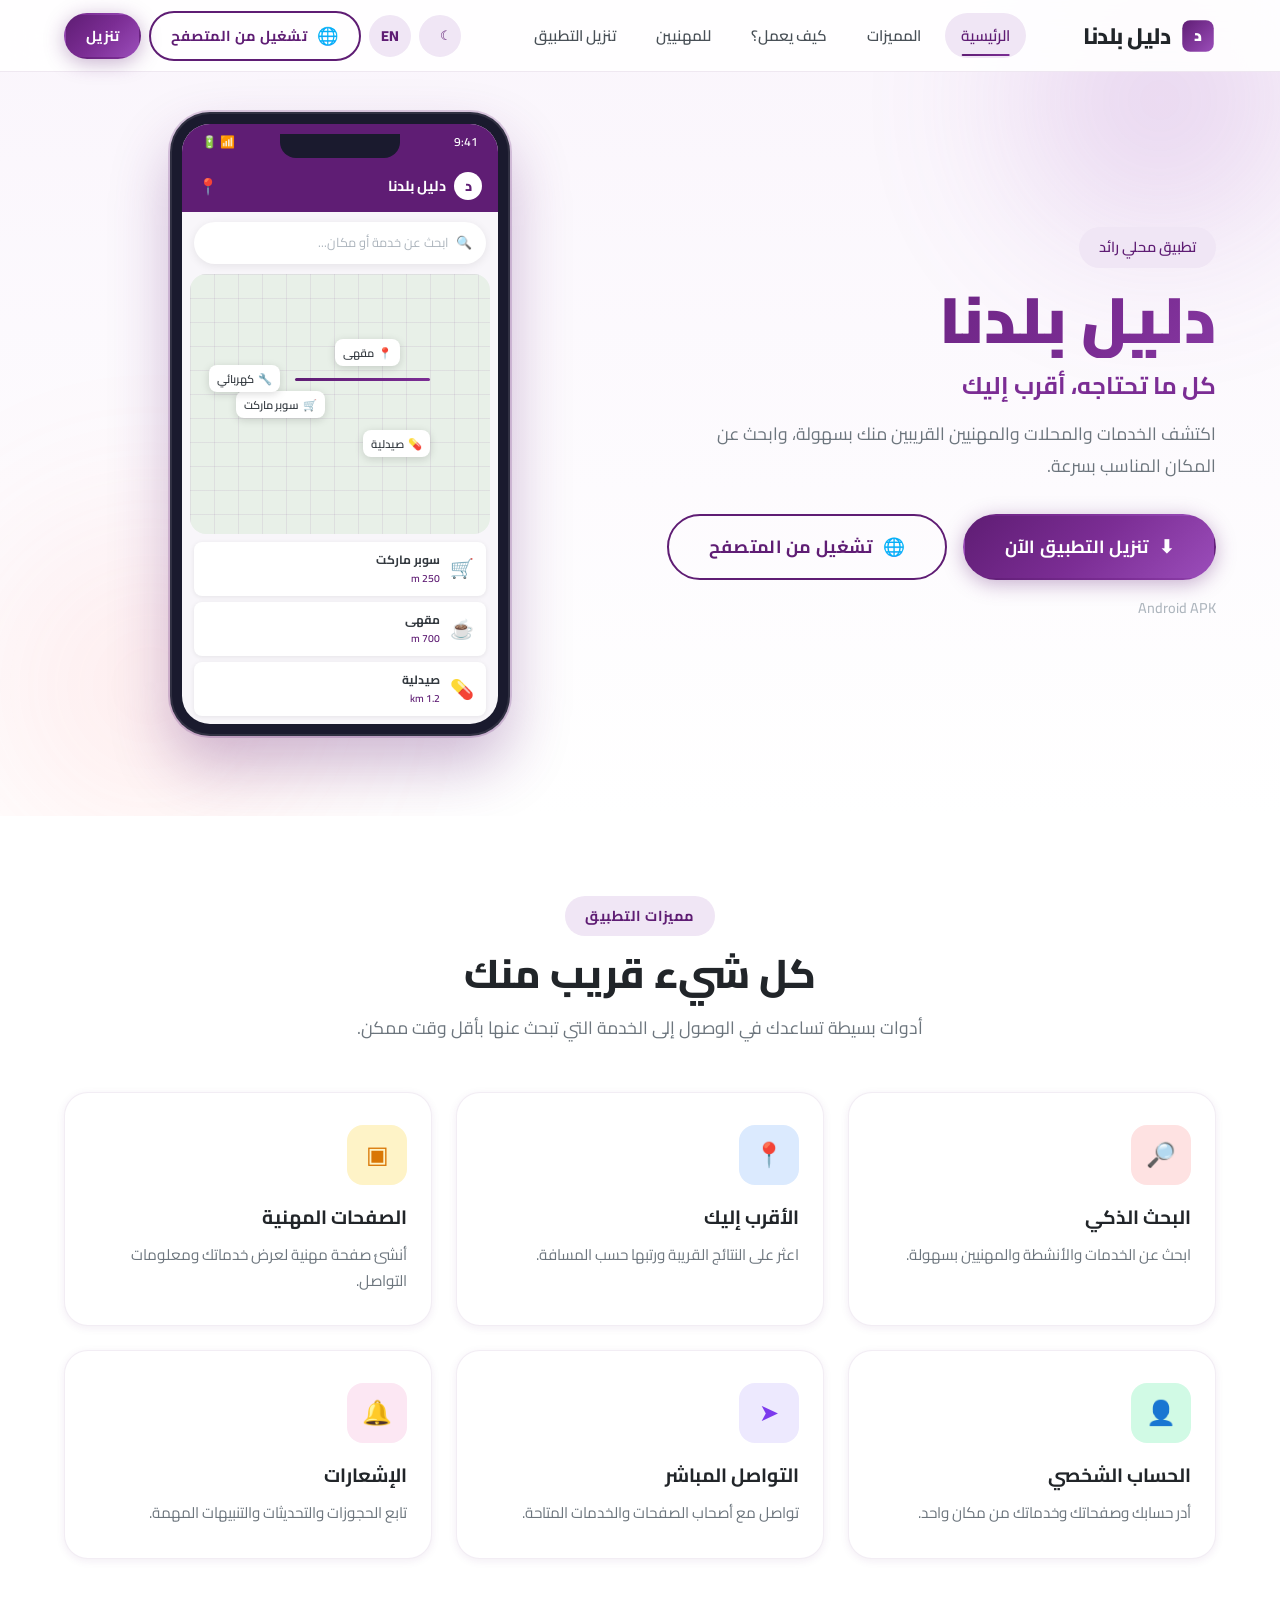
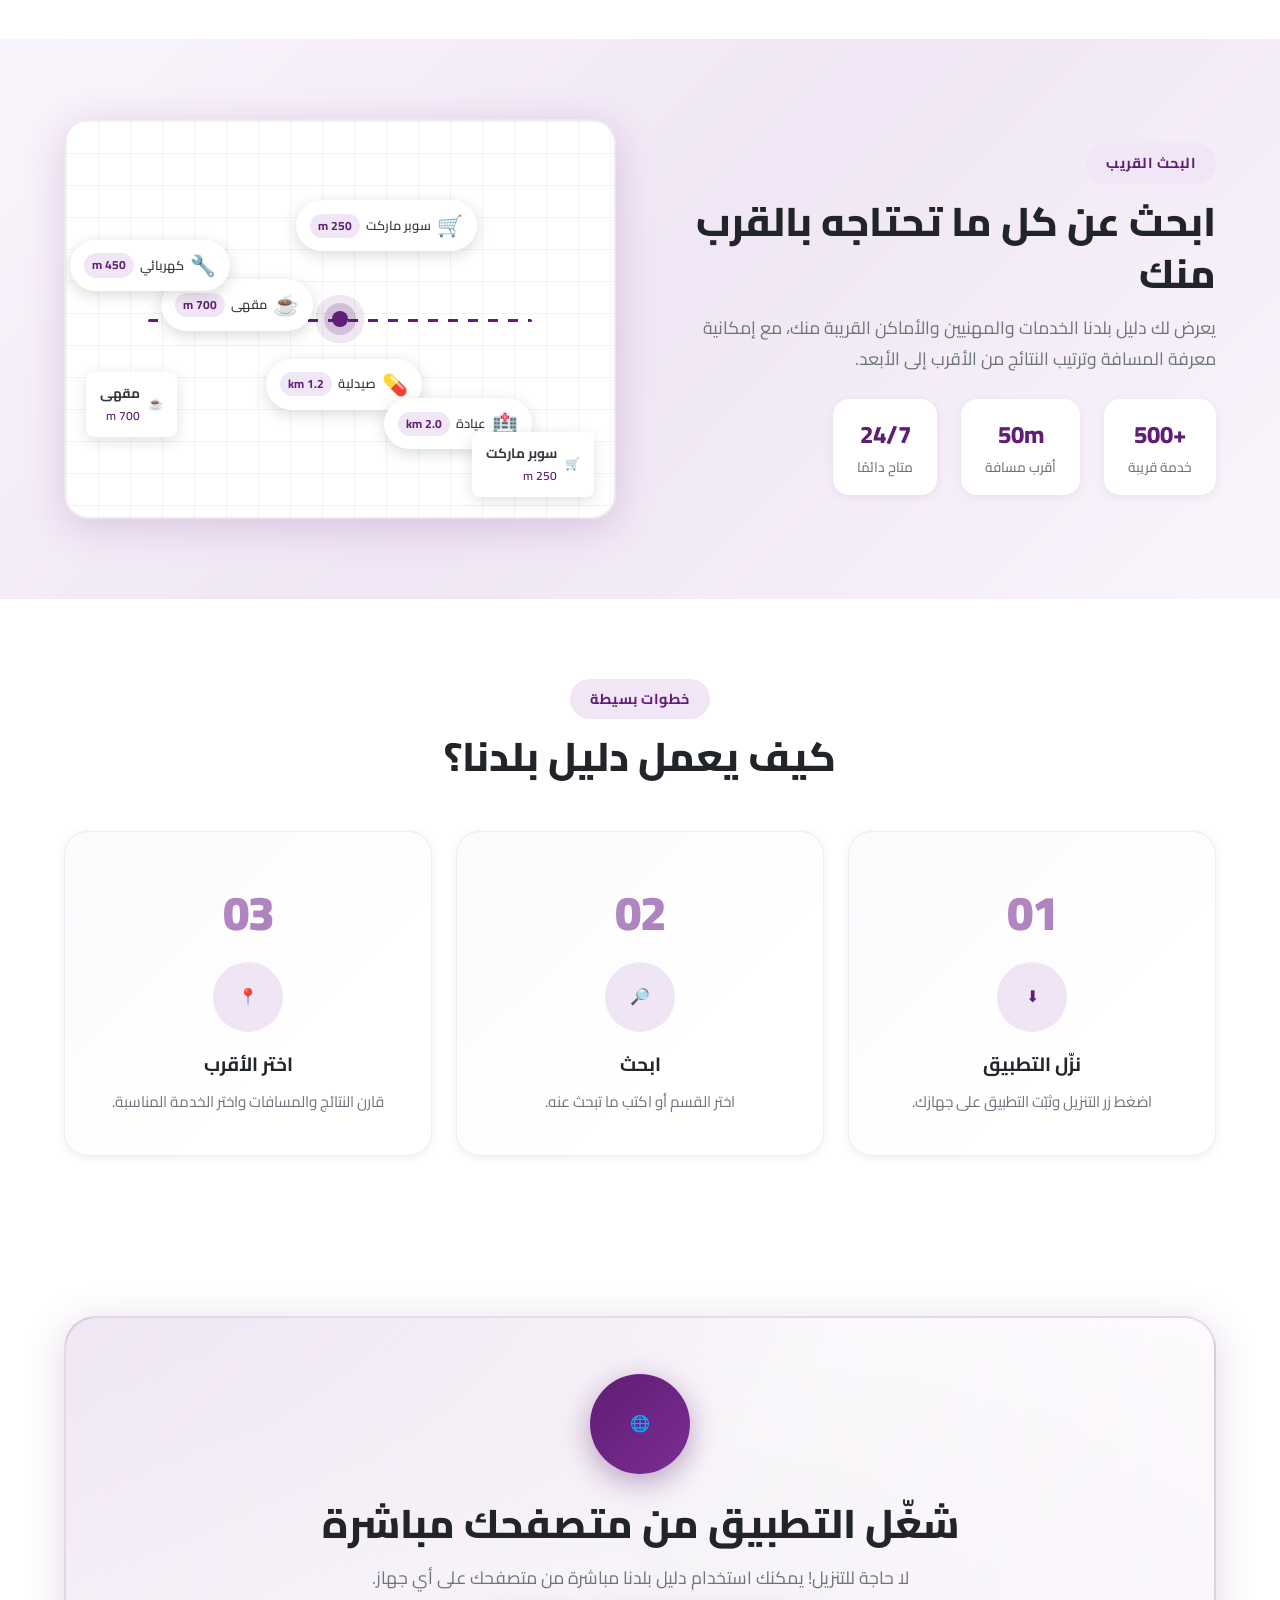
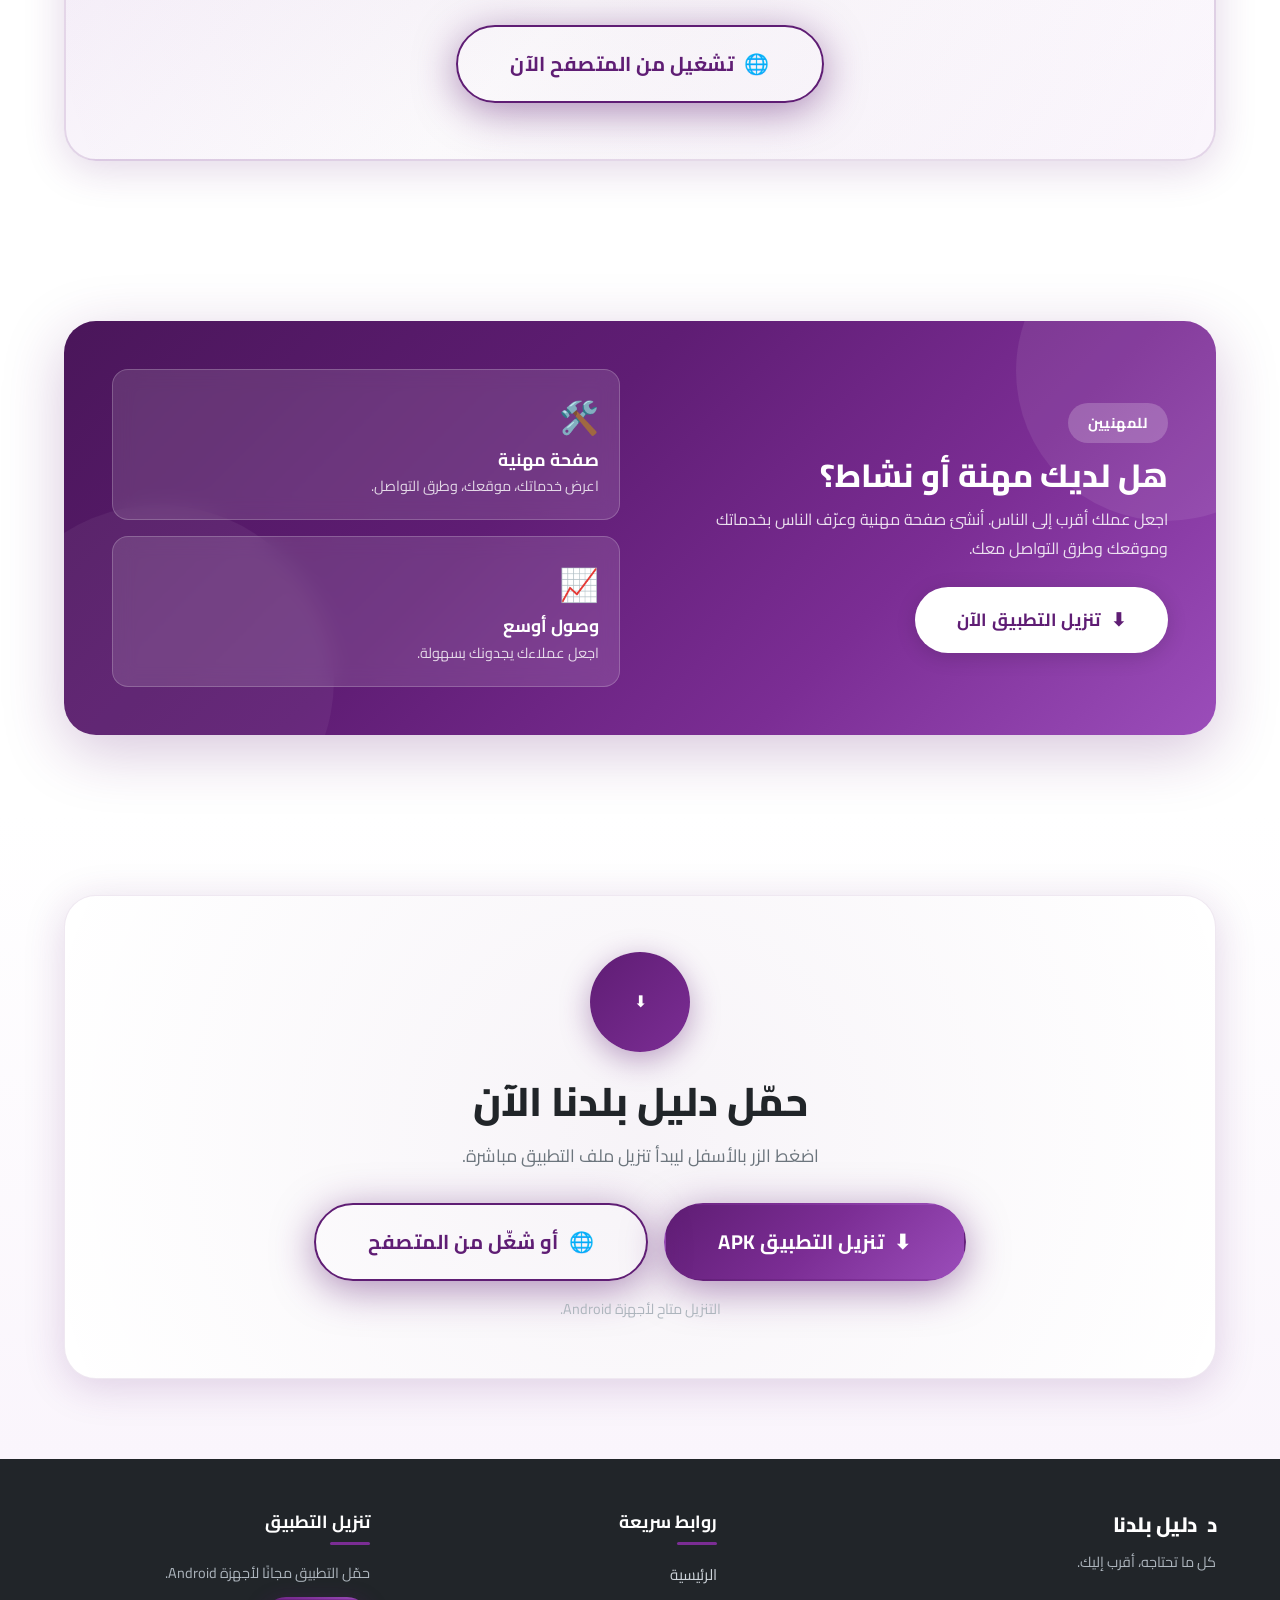
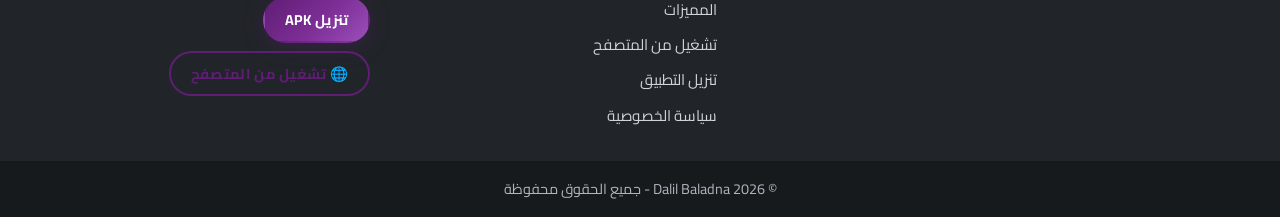
==== index.html @ c794da20 "Update print statement from 'Hello' to 'Goodbye'" ====
<!DOCTYPE html>
<html lang="ar" dir="rtl">

<head>

  <meta charset="UTF-8">

  <meta
    name="viewport"
    content="width=device-width, initial-scale=1.0"
  >

  <title>دليل بلدنا | Dalil Baladna</title>

  <meta
    name="description"
    content="دليل بلدنا - منصة محلية للعثور على الخدمات والمحلات والمهنيين القريبين منك بسهولة."
  >

  <meta
    name="theme-color"
    content="#5f1d74"
  >

  <meta
    property="og:title"
    content="دليل بلدنا | Dalil Baladna"
  >

  <meta
    property="og:description"
    content="دليل بلدنا - منصة محلية للعثور على الخدمات والمحلات والمهنيين القريبين منك بسهولة."
  >

  <meta
    property="og:type"
    content="website"
  >

  <meta
    property="og:url"
    content="https://dalilbaladna.vercel.app/"
  >

  <meta
    property="og:image"
    content="https://dalilbaladna.vercel.app/favicon.svg"
  >

  <link
    rel="icon"
    type="image/svg+xml"
    href="/favicon.svg"
  >

  <link
    rel="preconnect"
    href="https://fonts.googleapis.com"
  >

  <link
    rel="preconnect"
    href="https://fonts.gstatic.com"
    crossorigin
  >

  <link
    href="https://fonts.googleapis.com/css2?family=Cairo:wght@300;400;500;600;700;800;900&family=Tajawal:wght@300;400;500;700;800&display=swap"
    rel="stylesheet"
  >

  <link
    rel="stylesheet"
    href="/style.css"
  >

</head>


<body>


<header
  class="site-header"
  id="siteHeader"
>

  <nav class="container nav-container">

    <a
      href="#home"
      class="logo"
      aria-label="دليل بلدنا"
    >

      <span class="logo-icon">

        <svg
          width="36"
          height="36"
          viewBox="0 0 64 64"
          fill="none"
          xmlns="http://www.w3.org/2000/svg"
        >

          <defs>

            <linearGradient
              id="logoGrad"
              x1="0%"
              y1="0%"
              x2="100%"
              y2="100%"
            >

              <stop
                offset="0%"
                style="stop-color:#5f1d74"
              ></stop>

              <stop
                offset="100%"
                style="stop-color:#9b4dba"
              ></stop>

            </linearGradient>

          </defs>

          <rect
            x="4"
            y="4"
            width="56"
            height="56"
            rx="14"
            fill="url(#logoGrad)"
          ></rect>

          <text
            x="32"
            y="41"
            text-anchor="middle"
            font-size="28"
            font-weight="900"
            fill="white"
            font-family="Cairo, sans-serif"
          >د</text>

        </svg>

      </span>

      <span
        class="logo-text"
        data-i18n="nav.logo"
      >
        دليل بلدنا
      </span>

    </a>


    <ul
      class="nav-links"
      id="navLinks"
    >

      <li>
        <a
          href="#home"
          data-i18n="nav.home"
        >
          الرئيسية
        </a>
      </li>

      <li>
        <a
          href="#features"
          data-i18n="nav.features"
        >
          المميزات
        </a>
      </li>

      <li>
        <a
          href="#how-it-works"
          data-i18n="nav.how"
        >
          كيف يعمل؟
        </a>
      </li>

      <li>
        <a
          href="#professionals"
          data-i18n="nav.professionals"
        >
          للمهنيين
        </a>
      </li>

      <li>
        <a
          href="#download"
          data-i18n="nav.download"
        >
          تنزيل التطبيق
        </a>
      </li>

    </ul>


    <div class="nav-actions">

      <button
        class="theme-toggle"
        id="themeToggle"
        aria-label="Toggle dark mode"
      >
        <span class="theme-icon-dark">☾</span>
        <span class="theme-icon-light">☀</span>
      </button>


      <button
        class="lang-toggle"
        id="langToggle"
        aria-label="Change language"
      >
        EN
      </button>


      <a
        href="https://dalilbaladna.vercel.app/"
        target="_blank"
        rel="noopener"
        class="btn btn-outline btn-sm nav-web-btn"
      >
        <span class="btn-icon">🌐</span>

        <span data-i18n="nav.webApp">
          تشغيل من المتصفح
        </span>

      </a>


      <a
        href="https://github.com/dalilbaladna/dalil_baladna/releases/latest/download/dalil_baladna.apk"
        class="btn btn-primary btn-sm nav-download-btn"
        download
        data-i18n="nav.downloadBtn"
      >
        تنزيل
      </a>


      <button
        class="hamburger"
        id="hamburger"
        aria-label="Toggle menu"
        aria-expanded="false"
      >

        <span></span>
        <span></span>
        <span></span>

      </button>

    </div>

  </nav>

</header>


<div
  class="mobile-menu"
  id="mobileMenu"
>

  <ul>

    <li>
      <a
        href="#home"
        data-i18n="nav.home"
      >
        الرئيسية
      </a>
    </li>

    <li>
      <a
        href="#features"
        data-i18n="nav.features"
      >
        المميزات
      </a>
    </li>

    <li>
      <a
        href="#how-it-works"
        data-i18n="nav.how"
      >
        كيف يعمل؟
      </a>
    </li>

    <li>
      <a
        href="#professionals"
        data-i18n="nav.professionals"
      >
        للمهنيين
      </a>
    </li>

    <li>
      <a
        href="#download"
        data-i18n="nav.download"
      >
        تنزيل التطبيق
      </a>
    </li>

    <li>
      <a
        href="privacy-policy.html"
        data-i18n="nav.privacy"
      >
        سياسة الخصوصية
      </a>
    </li>

  </ul>


  <a
    href="https://dalilbaladna.vercel.app/"
    target="_blank"
    rel="noopener"
    class="btn btn-outline btn-block"
  >
    🌐

    <span data-i18n="nav.webApp">
      تشغيل من المتصفح
    </span>

  </a>


  <a
    href="https://github.com/dalilbaladna/dalil_baladna/releases/latest/download/dalil_baladna.apk"
    class="btn btn-primary btn-block"
    download
    data-i18n="nav.downloadBtn"
  >
    تنزيل التطبيق
  </a>

</div>


<section
  class="hero"
  id="home"
>

  <div class="hero-bg-shape hero-bg-1"></div>
  <div class="hero-bg-shape hero-bg-2"></div>


  <div class="container hero-container">

    <div class="hero-content">

      <span
        class="hero-badge"
        data-i18n="hero.badge"
      >
        تطبيق محلي رائد
      </span>


      <h1 class="hero-title">

        <span data-i18n="hero.title">
          دليل بلدنا
        </span>

      </h1>


      <p
        class="hero-subtitle"
        data-i18n="hero.subtitle"
      >
        كل ما تحتاجه، أقرب إليك
      </p>


      <p
        class="hero-text"
        data-i18n="hero.text"
      >
        اكتشف الخدمات والمحلات والمهنيين القريبين منك بسهولة،
        وابحث عن المكان المناسب بسرعة.
      </p>


      <div class="hero-actions">

        <a
          href="https://github.com/dalilbaladna/dalil_baladna/releases/latest/download/dalil_baladna.apk"
          class="btn btn-primary btn-lg"
          download
        >
          ⬇

          <span data-i18n="hero.downloadBtn">
            تنزيل التطبيق الآن
          </span>

        </a>


        <a
          href="https://dalilbaladna.vercel.app/"
          target="_blank"
          rel="noopener"
          class="btn btn-outline btn-lg"
        >
          🌐

          <span data-i18n="hero.webAppBtn">
            تشغيل من المتصفح
          </span>

        </a>


        <span
          class="hero-apk-label"
          data-i18n="hero.apkLabel"
        >
          Android APK
        </span>

      </div>

    </div>


    <div class="hero-phone-wrapper">

      <div class="phone-mockup animate-float">

        <div class="phone-frame">

          <div class="phone-notch"></div>

          <div class="phone-screen">

            <div class="phone-status-bar">

              <span class="phone-time">
                9:41
              </span>

              <span class="phone-icons">
                📶 🔋
              </span>

            </div>


            <div class="phone-app-header">

              <span class="phone-app-logo">
                د
              </span>

              <span
                class="phone-app-name"
                data-i18n="phone.appName"
              >
                دليل بلدنا
              </span>

              <span class="phone-app-location">
                📍
              </span>

            </div>


            <div class="phone-search-bar">

              <span>🔍</span>

              <span
                data-i18n="phone.searchPlaceholder"
              >
                ابحث عن خدمة أو مكان...
              </span>

            </div>


            <div class="phone-map">

              <div class="phone-map-grid"></div>

              <div
                class="phone-pin"
                style="top:25%;right:30%"
              >
                <span>📍</span>
                <span class="pin-label">
                  مقهى
                </span>
              </div>


              <div
                class="phone-pin"
                style="top:45%;right:55%"
              >
                <span>🛒</span>

                <span class="pin-label">
                  سوبر ماركت
                </span>

              </div>


              <div
                class="phone-pin"
                style="top:60%;right:20%"
              >

                <span>💊</span>

                <span class="pin-label">
                  صيدلية
                </span>

              </div>


              <div
                class="phone-pin"
                style="top:35%;right:70%"
              >

                <span>🔧</span>

                <span class="pin-label">
                  كهربائي
                </span>

              </div>


              <div class="phone-route-line"></div>

            </div>


            <div class="phone-nearby">

              <div class="phone-nearby-card">

                <span class="nearby-icon">
                  🛒
                </span>

                <div class="nearby-info">

                  <strong data-i18n="phone.nearby1">
                    سوبر ماركت
                  </strong>

                  <span class="nearby-distance">
                    250 m
                  </span>

                </div>

              </div>


              <div class="phone-nearby-card">

                <span class="nearby-icon">
                  ☕
                </span>

                <div class="nearby-info">

                  <strong data-i18n="phone.nearby2">
                    مقهى
                  </strong>

                  <span class="nearby-distance">
                    700 m
                  </span>

                </div>

              </div>


              <div class="phone-nearby-card">

                <span class="nearby-icon">
                  💊
                </span>

                <div class="nearby-info">

                  <strong data-i18n="phone.nearby3">
                    صيدلية
                  </strong>

                  <span class="nearby-distance">
                    1.2 km
                  </span>

                </div>

              </div>

            </div>

          </div>

        </div>

      </div>

    </div>

  </div>

</section>


<section
  class="features-section"
  id="features"
>

  <div class="container">

    <div class="section-header">

      <span
        class="section-badge"
        data-i18n="features.badge"
      >
        مميزات التطبيق
      </span>

      <h2
        class="section-title"
        data-i18n="features.title"
      >
        كل شيء قريب منك
      </h2>

      <p
        class="section-desc"
        data-i18n="features.desc"
      >
        أدوات بسيطة تساعدك في الوصول إلى الخدمة التي تبحث عنها
        بأقل وقت ممكن.
      </p>

    </div>


    <div class="features-grid">

      <div
        class="feature-card"
        data-animate
      >

        <div class="feature-icon feature-icon-1">
          🔎
        </div>

        <h3 data-i18n="features.f1.title">
          البحث الذكي
        </h3>

        <p data-i18n="features.f1.desc">
          ابحث عن الخدمات والأنشطة والمهنيين بسهولة.
        </p>

      </div>


      <div
        class="feature-card"
        data-animate
      >

        <div class="feature-icon feature-icon-2">
          📍
        </div>

        <h3 data-i18n="features.f2.title">
          الأقرب إليك
        </h3>

        <p data-i18n="features.f2.desc">
          اعثر على النتائج القريبة ورتبها حسب المسافة.
        </p>

      </div>


      <div
        class="feature-card"
        data-animate
      >

        <div class="feature-icon feature-icon-3">
          ▣
        </div>

        <h3 data-i18n="features.f3.title">
          الصفحات المهنية
        </h3>

        <p data-i18n="features.f3.desc">
          أنشئ صفحة مهنية لعرض خدماتك ومعلومات التواصل.
        </p>

      </div>


      <div
        class="feature-card"
        data-animate
      >

        <div class="feature-icon feature-icon-4">
          👤
        </div>

        <h3 data-i18n="features.f4.title">
          الحساب الشخصي
        </h3>

        <p data-i18n="features.f4.desc">
          أدر حسابك وصفحاتك وخدماتك من مكان واحد.
        </p>

      </div>


      <div
        class="feature-card"
        data-animate
      >

        <div class="feature-icon feature-icon-5">
          ➤
        </div>

        <h3 data-i18n="features.f5.title">
          التواصل المباشر
        </h3>

        <p data-i18n="features.f5.desc">
          تواصل مع أصحاب الصفحات والخدمات المتاحة.
        </p>

      </div>


      <div
        class="feature-card"
        data-animate
      >

        <div class="feature-icon feature-icon-6">
          🔔
        </div>

        <h3 data-i18n="features.f6.title">
          الإشعارات
        </h3>

        <p data-i18n="features.f6.desc">
          تابع الحجوزات والتحديثات والتنبيهات المهمة.
        </p>

      </div>

    </div>

  </div>

</section>


<section
  class="nearby-section"
  id="nearby"
>

  <div class="container nearby-container">

    <div class="nearby-content">

      <span
        class="section-badge"
        data-i18n="nearby.badge"
      >
        البحث القريب
      </span>

      <h2
        class="section-title"
        data-i18n="nearby.title"
      >
        ابحث عن كل ما تحتاجه بالقرب منك
      </h2>

      <p
        class="section-desc"
        data-i18n="nearby.text"
      >
        يعرض لك دليل بلدنا الخدمات والمهنيين والأماكن القريبة منك،
        مع إمكانية معرفة المسافة وترتيب النتائج من الأقرب إلى الأبعد.
      </p>


      <div class="nearby-stats">

        <div class="stat-item">

          <span class="stat-number">
            +500
          </span>

          <span
            class="stat-label"
            data-i18n="nearby.stat1"
          >
            خدمة قريبة
          </span>

        </div>


        <div class="stat-item">

          <span class="stat-number">
            50m
          </span>

          <span
            class="stat-label"
            data-i18n="nearby.stat2"
          >
            أقرب مسافة
          </span>

        </div>


        <div class="stat-item">

          <span class="stat-number">
            24/7
          </span>

          <span
            class="stat-label"
            data-i18n="nearby.stat3"
          >
            متاح دائمًا
          </span>

        </div>

      </div>

    </div>


    <div
      class="map-visual"
      data-animate
    >

      <div class="map-grid-bg"></div>


      <div
        class="map-pin"
        style="top:20%;right:25%"
      >

        <span class="map-pin-icon">
          🛒
        </span>

        <span class="map-pin-label">
          سوبر ماركت
        </span>

        <span class="map-pin-distance">
          250 m
        </span>

      </div>


      <div
        class="map-pin"
        style="top:40%;right:55%"
      >

        <span class="map-pin-icon">
          ☕
        </span>

        <span class="map-pin-label">
          مقهى
        </span>

        <span class="map-pin-distance">
          700 m
        </span>

      </div>


      <div
        class="map-pin"
        style="top:60%;right:35%"
      >

        <span class="map-pin-icon">
          💊
        </span>

        <span class="map-pin-label">
          صيدلية
        </span>

        <span class="map-pin-distance">
          1.2 km
        </span>

      </div>


      <div
        class="map-pin"
        style="top:30%;right:70%"
      >

        <span class="map-pin-icon">
          🔧
        </span>

        <span class="map-pin-label">
          كهربائي
        </span>

        <span class="map-pin-distance">
          450 m
        </span>

      </div>


      <div
        class="map-pin"
        style="top:70%;right:15%"
      >

        <span class="map-pin-icon">
          🏥
        </span>

        <span class="map-pin-label">
          عيادة
        </span>

        <span class="map-pin-distance">
          2.0 km
        </span>

      </div>


      <div class="map-route-dashed"></div>

      <div class="map-center-dot"></div>


      <div
        class="map-floating-card map-card-1"
      >

        <span class="map-card-icon">
          🛒
        </span>

        <div>

          <strong>
            سوبر ماركت
          </strong>

          <span>
            250 m
          </span>

        </div>

      </div>


      <div
        class="map-floating-card map-card-2"
      >

        <span class="map-card-icon">
          ☕
        </span>

        <div>

          <strong>
            مقهى
          </strong>

          <span>
            700 m
          </span>

        </div>

      </div>

    </div>

  </div>

</section>


<section
  class="how-section"
  id="how-it-works"
>

  <div class="container">

    <div class="section-header">

      <span
        class="section-badge"
        data-i18n="how.badge"
      >
        خطوات بسيطة
      </span>

      <h2
        class="section-title"
        data-i18n="how.title"
      >
        كيف يعمل دليل بلدنا؟
      </h2>

    </div>


    <div class="steps-grid">

      <div
        class="step-card"
        data-animate
      >

        <div class="step-number">
          01
        </div>

        <div class="step-icon">
          ⬇
        </div>

        <h3 data-i18n="how.step1.title">
          نزّل التطبيق
        </h3>

        <p data-i18n="how.step1.desc">
          اضغط زر التنزيل وثبّت التطبيق على جهازك.
        </p>

      </div>


      <div
        class="step-card"
        data-animate
      >

        <div class="step-number">
          02
        </div>

        <div class="step-icon">
          🔎
        </div>

        <h3 data-i18n="how.step2.title">
          ابحث
        </h3>

        <p data-i18n="how.step2.desc">
          اختر القسم أو اكتب ما تبحث عنه.
        </p>

      </div>


      <div
        class="step-card"
        data-animate
      >

        <div class="step-number">
          03
        </div>

        <div class="step-icon">
          📍
        </div>

        <h3 data-i18n="how.step3.title">
          اختر الأقرب
        </h3>

        <p data-i18n="how.step3.desc">
          قارن النتائج والمسافات واختر الخدمة المناسبة.
        </p>

      </div>

    </div>

  </div>

</section>


<section
  class="web-app-section"
  id="web-app"
>

  <div class="container">

    <div class="web-app-card">

      <div class="web-app-icon">
        🌐
      </div>

      <h2
        class="section-title"
        data-i18n="webapp.title"
      >
        شغّل التطبيق من متصفحك مباشرة
      </h2>

      <p
        class="section-desc"
        data-i18n="webapp.text"
      >
        لا حاجة للتنزيل! يمكنك استخدام دليل بلدنا مباشرة
        من متصفحك على أي جهاز.
      </p>

      <a
        href="https://dalilbaladna.vercel.app/"
        target="_blank"
        rel="noopener"
        class="btn btn-outline btn-xl"
      >
        🌐

        <span data-i18n="webapp.btn">
          تشغيل من المتصفح الآن
        </span>

      </a>

    </div>

  </div>

</section>


<section
  class="professionals-section"
  id="professionals"
>

  <div class="container">

    <div class="professionals-card">

      <div class="professionals-content">

        <span
          class="section-badge badge-light"
          data-i18n="pro.badge"
        >
          للمهنيين
        </span>

        <h2
          class="section-title text-white"
          data-i18n="pro.title"
        >
          هل لديك مهنة أو نشاط؟
        </h2>

        <p
          class="section-desc text-light"
          data-i18n="pro.text"
        >
          اجعل عملك أقرب إلى الناس. أنشئ صفحة مهنية
          وعرّف الناس بخدماتك وموقعك وطرق التواصل معك.
        </p>

        <a
          href="https://github.com/dalilbaladna/dalil_baladna/releases/latest/download/dalil_baladna.apk"
          class="btn btn-light btn-lg"
          download
        >
          ⬇

          <span data-i18n="pro.downloadBtn">
            تنزيل التطبيق الآن
          </span>

        </a>

      </div>


      <div class="professionals-visual">

        <div class="pro-visual-card">

          <span class="pro-visual-icon">
            🛠️
          </span>

          <h4 data-i18n="pro.cardTitle">
            صفحة مهنية
          </h4>

          <p data-i18n="pro.cardText">
            اعرض خدماتك، موقعك، وطرق التواصل.
          </p>

        </div>


        <div
          class="pro-visual-card pro-card-2"
        >

          <span class="pro-visual-icon">
            📈
          </span>

          <h4 data-i18n="pro.cardTitle2">
            وصول أوسع
          </h4>

          <p data-i18n="pro.cardText2">
            اجعل عملاءك يجدونك بسهولة.
          </p>

        </div>

      </div>

    </div>

  </div>

</section>


<section
  class="download-section"
  id="download"
>

  <div class="container">

    <div class="download-card">

      <div class="download-icon-circle">
        ⬇
      </div>

      <h2
        class="section-title"
        data-i18n="download.title"
      >
        حمّل دليل بلدنا الآن
      </h2>

      <p
        class="section-desc"
        data-i18n="download.text"
      >
        اضغط الزر بالأسفل ليبدأ تنزيل ملف التطبيق مباشرة.
      </p>


      <div class="download-buttons">

        <a
          href="https://github.com/dalilbaladna/dalil_baladna/releases/latest/download/dalil_baladna.apk"
          class="btn btn-primary btn-xl"
          download
        >
          ⬇

          <span data-i18n="download.btn">
            تنزيل التطبيق APK
          </span>

        </a>


        <a
          href="https://dalilbaladna.vercel.app/"
          target="_blank"
          rel="noopener"
          class="btn btn-outline btn-xl"
        >
          🌐

          <span data-i18n="download.webBtn">
            أو شغّل من المتصفح
          </span>

        </a>

      </div>


      <p
        class="download-note"
        data-i18n="download.note"
      >
        التنزيل متاح لأجهزة Android.
      </p>

    </div>

  </div>

</section>


<footer class="site-footer">

  <div class="container footer-container">

    <div class="footer-col footer-brand-col">

      <a
        href="#home"
        class="logo footer-logo"
      >

        <span class="logo-icon">
          د
        </span>

        <span
          class="logo-text"
          data-i18n="nav.logo"
        >
          دليل بلدنا
        </span>

      </a>

      <p
        class="footer-tagline"
        data-i18n="footer.tagline"
      >
        كل ما تحتاجه، أقرب إليك.
      </p>

    </div>


    <div class="footer-col">

      <h4 data-i18n="footer.linksTitle">
        روابط سريعة
      </h4>

      <ul class="footer-links">

        <li>
          <a
            href="#home"
            data-i18n="nav.home"
          >
            الرئيسية
          </a>
        </li>

        <li>
          <a
            href="#features"
            data-i18n="nav.features"
          >
            المميزات
          </a>
        </li>

        <li>
          <a
            href="#web-app"
            data-i18n="footer.webApp"
          >
            تشغيل من المتصفح
          </a>
        </li>

        <li>
          <a
            href="#download"
            data-i18n="nav.download"
          >
            تنزيل التطبيق
          </a>
        </li>

        <li>
          <a
            href="privacy-policy.html"
            id="privacyLink"
            data-i18n="nav.privacy"
          >
            سياسة الخصوصية
          </a>
        </li>

      </ul>

    </div>


    <div class="footer-col">

      <h4 data-i18n="footer.downloadTitle">
        تنزيل التطبيق
      </h4>

      <p
        class="footer-download-text"
        data-i18n="footer.downloadText"
      >
        حمّل التطبيق مجانًا لأجهزة Android.
      </p>

      <a
        href="https://github.com/dalilbaladna/dalil_baladna/releases/latest/download/dalil_baladna.apk"
        class="btn btn-primary btn-sm"
        download
        data-i18n="footer.downloadBtn"
      >
        تنزيل APK
      </a>

      <a
        href="https://dalilbaladna.vercel.app/"
        target="_blank"
        rel="noopener"
        class="btn btn-outline btn-sm footer-web-btn"
        data-i18n="footer.webBtn"
      >
        🌐 تشغيل من المتصفح
      </a>

    </div>

  </div>


  <div class="footer-bottom">

    <div class="container">

      <p>

        &copy; 2026 Dalil Baladna -

        <span data-i18n="footer.rights">
          جميع الحقوق محفوظة
        </span>

      </p>

    </div>

  </div>

</footer>


<script src="/script.js"></script>


<!-- =============================================================== -->
<!-- INVITATION DEEP LINK                                            -->
<!-- =============================================================== -->

<script>

(function () {

  'use strict';


  const currentUrl =
    new URL(window.location.href);


  const token =
    currentUrl.searchParams.get('token');


  /*
   * إذا لم يكن هناك token
   * فهذا ليس رابط دعوة.
   */

  if (!token) {
    return;
  }


  const encodedToken =
    encodeURIComponent(token);


  /*
   * الرابط المخصص للتطبيق.
   *
   * Android Manifest يستقبل:
   *
   * dalilbaladna://invite?token=XXXX
   */

  const appUrl =
    'dalilbaladna://invite?token=' +
    encodedToken;


  /*
   * الرابط الحالي للويب.
   *
   * لا نعيد توجيه المستخدم إلى /invite مرة ثانية.
   */

  const webUrl =
    window.location.href;


  const userAgent =
    navigator.userAgent || '';


  const isAndroid =
    /Android/i.test(userAgent);


  const isIOS =
    /iPhone|iPad|iPod/i.test(userAgent);


  /*
   * على الكمبيوتر لا نحاول فتح التطبيق.
   */

  if (!isAndroid && !isIOS) {
    return;
  }


  let appOpened = false;

  let fallbackStarted = false;


  /*
   * إذا انتقل المتصفح للخلفية فهذا يعني
   * غالبًا أن التطبيق فتح.
   */

  function markAppOpened() {

    appOpened = true;

  }


  document.addEventListener(
    'visibilitychange',
    function () {

      if (
        document.visibilityState ===
        'hidden'
      ) {

        markAppOpened();

      }

    }
  );


  window.addEventListener(
    'pagehide',
    markAppOpened
  );


  /*
   * فتح التطبيق.
   */

  function openApp() {

    try {

      window.location.href =
        appUrl;

    } catch (error) {

      console.warn(
        'Dalil Baladna deep link failed:',
        error
      );

    }

  }


  /*
   * إذا لم يفتح التطبيق،
   * نبقى في صفحة الدعوة بدل إعادة
   * فتح نفس الصفحة في حلقة.
   */

  function fallbackToWeb() {

    if (
      fallbackStarted ||
      appOpened
    ) {

      return;
    }


    fallbackStarted = true;


    /*
     * لا نعيد التوجيه.
     *
     * الصفحة الحالية هي أصلًا:
     *
     * /invite?token=...
     */

    window.history.replaceState(
      null,
      '',
      webUrl
    );

  }


  openApp();


  /*
   * مهلة مناسبة لإعطاء Android
   * فرصة لفتح التطبيق.
   */

  setTimeout(
    function () {

      if (
        !appOpened &&
        document.visibilityState === 'visible'
      ) {

        fallbackToWeb();

      }

    },
    2200
  );


})();

</script>


</body>

</html>
---- style.css ----
/* ============================================
   دليل بلدنا - Dalil Baladna
   Premium Stylesheet with Dark Mode & Social Icons
   ============================================ */

/* ---------- CSS Variables ---------- */
:root {
    --primary: #5f1d74;
    --primary-dark: #4a165a;
    --primary-light: #7b2d94;
    --primary-lighter: #9b4dba;
    --primary-bg: #faf5fc;
    --primary-soft: #f0e6f5;
    --accent: #ff6b6b;
    --accent-2: #ffa502;
    --success: #2ed573;
    --info: #1e90ff;
    --white: #ffffff;
    --black: #1a1a2e;
    --gray-100: #f8f9fa;
    --gray-200: #e9ecef;
    --gray-300: #dee2e6;
    --gray-400: #ced4da;
    --gray-500: #adb5bd;
    --gray-600: #6c757d;
    --gray-700: #495057;
    --gray-800: #343a40;
    --gray-900: #212529;
    --shadow-sm: 0 2px 8px rgba(95, 29, 116, 0.08);
    --shadow-md: 0 4px 20px rgba(95, 29, 116, 0.12);
    --shadow-lg: 0 8px 40px rgba(95, 29, 116, 0.18);
    --shadow-xl: 0 16px 60px rgba(95, 29, 116, 0.25);
    --shadow-glow: 0 0 40px rgba(95, 29, 116, 0.3);
    --radius-sm: 8px;
    --radius-md: 16px;
    --radius-lg: 24px;
    --radius-xl: 32px;
    --radius-full: 9999px;
    --transition-fast: 0.3s cubic-bezier(0.4, 0, 0.2, 1);
    --transition-smooth: 0.5s cubic-bezier(0.4, 0, 0.2, 1);
    --transition-bounce: 0.6s cubic-bezier(0.34, 1.56, 0.64, 1);
    --font-main: 'Cairo', 'Tajawal', sans-serif;
    --container-max: 1200px;
    --header-height: 72px;
}

/* ---------- Dark Mode Variables ---------- */
[data-theme="dark"] {
    --primary-bg: #1a1a2e;
    --primary-soft: #2a2a3e;
    --white: #1e1e32;
    --black: #f0f0f0;
    --gray-100: #2a2a3e;
    --gray-200: #33334a;
    --gray-300: #3d3d55;
    --gray-400: #4a4a60;
    --gray-500: #6c6c80;
    --gray-600: #9a9ab0;
    --gray-700: #c0c0d0;
    --gray-800: #e0e0e8;
    --gray-900: #f8f8fa;
    --shadow-sm: 0 2px 8px rgba(0, 0, 0, 0.3);
    --shadow-md: 0 4px 20px rgba(0, 0, 0, 0.4);
    --shadow-lg: 0 8px 40px rgba(0, 0, 0, 0.5);
    --shadow-xl: 0 16px 60px rgba(0, 0, 0, 0.6);
    --shadow-glow: 0 0 40px rgba(123, 45, 148, 0.4);
}

/* ---------- Reset & Base ---------- */
*,
*::before,
*::after {
    margin: 0;
    padding: 0;
    box-sizing: border-box;
}

html {
    scroll-behavior: smooth;
    scroll-padding-top: var(--header-height);
    -webkit-tap-highlight-color: transparent;
}

body {
    font-family: var(--font-main);
    color: var(--gray-800);
    background: var(--white);
    line-height: 1.7;
    overflow-x: hidden;
    -webkit-font-smoothing: antialiased;
    -moz-osx-font-smoothing: grayscale;
    transition: background-color 0.5s ease, color 0.5s ease;
}

img,
svg {
    max-width: 100%;
    height: auto;
    display: block;
}

a {
    text-decoration: none;
    color: inherit;
    transition: var(--transition-fast);
}

ul {
    list-style: none;
}

button {
    cursor: pointer;
    border: none;
    background: none;
    font-family: inherit;
    transition: var(--transition-fast);
}

/* ---------- Custom Scrollbar ---------- */
::-webkit-scrollbar {
    width: 10px;
}

::-webkit-scrollbar-track {
    background: var(--gray-100);
}

::-webkit-scrollbar-thumb {
    background: var(--primary-light);
    border-radius: 10px;
    border: 2px solid var(--gray-100);
}

::-webkit-scrollbar-thumb:hover {
    background: var(--primary);
}

/* ---------- Selection ---------- */
::selection {
    background: var(--primary);
    color: var(--white);
}

/* ---------- Container ---------- */
.container {
    max-width: var(--container-max);
    margin: 0 auto;
    padding: 0 24px;
}

/* ---------- Buttons ---------- */
.btn {
    display: inline-flex;
    align-items: center;
    justify-content: center;
    gap: 10px;
    padding: 14px 32px;
    border-radius: var(--radius-full);
    font-size: 1rem;
    font-weight: 700;
    letter-spacing: 0.3px;
    line-height: 1.5;
    transition: var(--transition-bounce);
    position: relative;
    overflow: hidden;
    white-space: nowrap;
}

.btn::after {
    content: '';
    position: absolute;
    top: 50%;
    left: 50%;
    width: 0;
    height: 0;
    border-radius: 50%;
    background: rgba(255, 255, 255, 0.2);
    transform: translate(-50%, -50%);
    transition: width 0.6s, height 0.6s;
}

.btn:active::after {
    width: 300px;
    height: 300px;
}

.btn-primary {
    background: linear-gradient(135deg, var(--primary) 0%, var(--primary-light) 50%, var(--primary-lighter) 100%);
    color: #ffffff;
    box-shadow: 0 4px 20px rgba(95, 29, 116, 0.35);
    border: 2px solid transparent;
}

.btn-primary:hover {
    background: linear-gradient(135deg, var(--primary-dark) 0%, var(--primary) 50%, var(--primary-light) 100%);
    box-shadow: 0 8px 35px rgba(95, 29, 116, 0.45);
    transform: translateY(-3px) scale(1.02);
}

/* زر المتصفح - Outline Style */
.btn-outline {
    background: transparent;
    color: var(--primary);
    border: 2px solid var(--primary);
    box-shadow: none;
}

.btn-outline:hover {
    background: var(--primary);
    color: #ffffff;
    box-shadow: 0 8px 30px rgba(95, 29, 116, 0.35);
    transform: translateY(-3px) scale(1.02);
}

[data-theme="dark"] .btn-outline {
    color: var(--primary-lighter);
    border-color: var(--primary-lighter);
}

[data-theme="dark"] .btn-outline:hover {
    background: var(--primary-lighter);
    color: #ffffff;
}

.btn-light {
    background: var(--white);
    color: var(--primary);
    box-shadow: 0 4px 20px rgba(0, 0, 0, 0.15);
    border: 2px solid transparent;
}

.btn-light:hover {
    background: var(--primary-soft);
    transform: translateY(-3px) scale(1.02);
    box-shadow: 0 8px 35px rgba(0, 0, 0, 0.2);
}

.btn-sm {
    padding: 10px 20px;
    font-size: 0.9rem;
}

.btn-lg {
    padding: 18px 40px;
    font-size: 1.1rem;
}

.btn-xl {
    padding: 22px 52px;
    font-size: 1.25rem;
    letter-spacing: 0.5px;
    box-shadow: 0 8px 40px rgba(95, 29, 116, 0.5);
}

.btn-block {
    width: 100%;
    justify-content: center;
}

.btn-icon {
    font-size: 1.2em;
    animation: btnIconBounce 2s infinite;
}

@keyframes btnIconBounce {
    0%, 100% { transform: translateY(0); }
    50% { transform: translateY(-4px); }
}

/* ---------- Download Buttons Container ---------- */
.download-buttons {
    display: flex;
    gap: 16px;
    justify-content: center;
    flex-wrap: wrap;
    position: relative;
    z-index: 1;
    margin-bottom: 16px;
}

/* ---------- Header & Navigation ---------- */
.site-header {
    position: fixed;
    top: 0;
    left: 0;
    right: 0;
    z-index: 1000;
    background: rgba(255, 255, 255, 0.9);
    backdrop-filter: blur(20px);
    -webkit-backdrop-filter: blur(20px);
    border-bottom: 1px solid rgba(95, 29, 116, 0.1);
    transition: var(--transition-smooth);
    height: var(--header-height);
}

[data-theme="dark"] .site-header {
    background: rgba(30, 30, 50, 0.9);
    border-bottom: 1px solid rgba(123, 45, 148, 0.2);
}

.site-header.scrolled {
    box-shadow: 0 4px 30px rgba(95, 29, 116, 0.15);
    background: rgba(255, 255, 255, 0.95);
}

[data-theme="dark"] .site-header.scrolled {
    background: rgba(30, 30, 50, 0.95);
    box-shadow: 0 4px 30px rgba(0, 0, 0, 0.4);
}

.nav-container {
    display: flex;
    align-items: center;
    justify-content: space-between;
    height: var(--header-height);
    gap: 16px;
}

.logo {
    display: flex;
    align-items: center;
    gap: 10px;
    font-size: 1.4rem;
    font-weight: 800;
    color: var(--primary);
    letter-spacing: -0.5px;
}

.logo-icon {
    display: flex;
    align-items: center;
    justify-content: center;
    animation: logoPulse 3s ease-in-out infinite;
}

@keyframes logoPulse {
    0%, 100% { transform: scale(1); }
    50% { transform: scale(1.05); }
}

.logo-text {
    transition: color var(--transition-fast);
    color: var(--gray-900);
}

.logo:hover .logo-text {
    color: var(--primary-light);
}

.nav-links {
    display: flex;
    align-items: center;
    gap: 8px;
    flex-grow: 1;
    justify-content: center;
}

.nav-links a {
    padding: 8px 16px;
    border-radius: var(--radius-full);
    font-weight: 600;
    font-size: 0.95rem;
    color: var(--gray-700);
    position: relative;
    transition: var(--transition-fast);
}

.nav-links a::after {
    content: '';
    position: absolute;
    bottom: 2px;
    left: 50%;
    transform: translateX(-50%);
    width: 0;
    height: 2px;
    background: linear-gradient(90deg, var(--primary), var(--primary-light));
    border-radius: 2px;
    transition: width var(--transition-fast);
}

.nav-links a:hover,
.nav-links a.active {
    color: var(--primary);
    background: var(--primary-soft);
}

.nav-links a:hover::after,
.nav-links a.active::after {
    width: 60%;
}

.nav-actions {
    display: flex;
    align-items: center;
    gap: 8px;
    flex-wrap: wrap;
}

.nav-web-btn {
    display: inline-flex;
}

/* ---------- Theme Toggle Button ---------- */
.theme-toggle {
    width: 42px;
    height: 42px;
    border-radius: var(--radius-full);
    background: var(--primary-soft);
    color: var(--primary);
    display: flex;
    align-items: center;
    justify-content: center;
    border: 2px solid var(--primary-soft);
    transition: var(--transition-bounce);
    position: relative;
    overflow: hidden;
}

.theme-toggle:hover {
    background: var(--primary);
    color: #ffffff;
    border-color: var(--primary);
    transform: rotate(15deg) scale(1.05);
}

.theme-toggle svg {
    position: absolute;
    transition: all 0.5s cubic-bezier(0.34, 1.56, 0.64, 1);
}

.theme-icon-dark {
    opacity: 1;
    transform: rotate(0deg) scale(1);
}

.theme-icon-light {
    opacity: 0;
    transform: rotate(90deg) scale(0);
}

[data-theme="dark"] .theme-icon-dark {
    opacity: 0;
    transform: rotate(-90deg) scale(0);
}

[data-theme="dark"] .theme-icon-light {
    opacity: 1;
    transform: rotate(0deg) scale(1);
}

.lang-toggle {
    width: 42px;
    height: 42px;
    border-radius: var(--radius-full);
    background: var(--primary-soft);
    color: var(--primary);
    font-weight: 800;
    font-size: 0.9rem;
    display: flex;
    align-items: center;
    justify-content: center;
    border: 2px solid var(--primary-soft);
    transition: var(--transition-bounce);
}

.lang-toggle:hover {
    background: var(--primary);
    color: #ffffff;
    border-color: var(--primary);
    transform: rotate(5deg) scale(1.05);
}

.nav-download-btn {
    display: inline-flex;
}

/* Hamburger */
.hamburger {
    display: none;
    flex-direction: column;
    gap: 5px;
    padding: 8px;
    border-radius: var(--radius-sm);
    transition: var(--transition-fast);
    z-index: 1001;
}

.hamburger span {
    width: 24px;
    height: 2.5px;
    background: var(--primary);
    border-radius: 4px;
    transition: var(--transition-smooth);
}

.hamburger:hover {
    background: var(--primary-soft);
}

.hamburger.active span:nth-child(1) {
    transform: rotate(45deg) translate(5px, 5px);
}

.hamburger.active span:nth-child(2) {
    opacity: 0;
    transform: scaleX(0);
}

.hamburger.active span:nth-child(3) {
    transform: rotate(-45deg) translate(5px, -5px);
}

/* ---------- Mobile Menu ---------- */
.mobile-menu {
    position: fixed;
    top: 0;
    right: -100%;
    width: 100%;
    max-width: 400px;
    height: 100vh;
    background: var(--white);
    z-index: 999;
    padding: 90px 24px 32px;
    transition: right var(--transition-smooth);
    box-shadow: -10px 0 40px rgba(0, 0, 0, 0.1);
    display: flex;
    flex-direction: column;
    gap: 16px;
}

[dir="ltr"] .mobile-menu {
    right: auto;
    left: -100%;
    transition: left var(--transition-smooth);
}

.mobile-menu.active {
    right: 0;
}

[dir="ltr"] .mobile-menu.active {
    right: auto;
    left: 0;
}

.mobile-menu ul {
    display: flex;
    flex-direction: column;
    gap: 4px;
    flex-grow: 1;
}

.mobile-menu ul li a {
    display: block;
    padding: 14px 20px;
    border-radius: var(--radius-md);
    font-weight: 600;
    font-size: 1.05rem;
    color: var(--gray-800);
    transition: var(--transition-fast);
}

.mobile-menu ul li a:hover {
    background: var(--primary-soft);
    color: var(--primary);
    transform: translateX(-4px);
}

[dir="ltr"] .mobile-menu ul li a:hover {
    transform: translateX(4px);
}

/* ---------- Social Links - Hero Section ---------- */
.hero-social-links {
    display: flex;
    gap: 12px;
    margin-top: 24px;
}

.social-btn {
    position: relative;
    width: 44px;
    height: 44px;
    border-radius: var(--radius-full);
    display: flex;
    align-items: center;
    justify-content: center;
    color: #ffffff;
    transition: var(--transition-bounce);
    overflow: visible;
}

.social-btn:hover {
    transform: translateY(-4px) scale(1.08);
}

.social-instagram {
    background: linear-gradient(45deg, #f09433 0%, #e6683c 25%, #dc2743 50%, #cc2366 75%, #bc1888 100%);
    box-shadow: 0 4px 15px rgba(225, 48, 108, 0.4);
}

.social-instagram:hover {
    box-shadow: 0 8px 30px rgba(225, 48, 108, 0.6);
}

.social-facebook {
    background: linear-gradient(135deg, #1877f2 0%, #0a5dc2 100%);
    box-shadow: 0 4px 15px rgba(24, 119, 242, 0.4);
}

.social-facebook:hover {
    box-shadow: 0 8px 30px rgba(24, 119, 242, 0.6);
}

.social-telegram {
    background: linear-gradient(135deg, #0088cc 0%, #006699 100%);
    box-shadow: 0 4px 15px rgba(0, 136, 204, 0.4);
}

.social-telegram:hover {
    box-shadow: 0 8px 30px rgba(0, 136, 204, 0.6);
}

.social-tooltip {
    position: absolute;
    bottom: 100%;
    left: 50%;
    transform: translateX(-50%) translateY(8px);
    background: var(--gray-900);
    color: var(--white);
    padding: 6px 14px;
    border-radius: var(--radius-sm);
    font-size: 0.75rem;
    font-weight: 600;
    white-space: nowrap;
    opacity: 0;
    pointer-events: none;
    transition: var(--transition-fast);
}

.social-tooltip::after {
    content: '';
    position: absolute;
    top: 100%;
    left: 50%;
    transform: translateX(-50%);
    border: 6px solid transparent;
    border-top-color: var(--gray-900);
}

.social-btn:hover .social-tooltip {
    opacity: 1;
    transform: translateX(-50%) translateY(-4px);
}

/* ---------- Mobile Social Links ---------- */
.mobile-social-links {
    display: flex;
    gap: 16px;
    justify-content: center;
    padding: 16px 0;
}

.mobile-social-links a {
    width: 44px;
    height: 44px;
    border-radius: var(--radius-full);
    display: flex;
    align-items: center;
    justify-content: center;
    color: #ffffff;
    transition: var(--transition-bounce);
}

.mobile-social-links a:hover {
    transform: scale(1.1);
}

/* ---------- Footer Social Links ---------- */
.footer-social-links {
    display: flex;
    gap: 10px;
    margin-top: 16px;
}

.footer-social-btn {
    width: 40px;
    height: 40px;
    border-radius: var(--radius-full);
    display: flex;
    align-items: center;
    justify-content: center;
    color: #ffffff;
    transition: var(--transition-bounce);
    position: relative;
}

.footer-social-btn:hover {
    transform: translateY(-3px) scale(1.08);
}

.footer-social-instagram {
    background: linear-gradient(45deg, #f09433 0%, #e6683c 25%, #dc2743 50%, #cc2366 75%, #bc1888 100%);
}

.footer-social-facebook {
    background: linear-gradient(135deg, #1877f2 0%, #0a5dc2 100%);
}

.footer-social-telegram {
    background: linear-gradient(135deg, #0088cc 0%, #006699 100%);
}

.footer-web-btn {
    margin-top: 8px;
}

/* ---------- Hero Section ---------- */
.hero {
    position: relative;
    padding: calc(var(--header-height) + 40px) 0 80px;
    overflow: hidden;
    background: linear-gradient(180deg, var(--primary-bg) 0%, var(--white) 100%);
    transition: background 0.5s ease;
}

.hero-bg-shape {
    position: absolute;
    border-radius: 50%;
    filter: blur(80px);
    opacity: 0.3;
    pointer-events: none;
    animation: shapeFloat 8s ease-in-out infinite;
}

[data-theme="dark"] .hero-bg-shape {
    opacity: 0.2;
}

.hero-bg-1 {
    top: -100px;
    right: -80px;
    width: 400px;
    height: 400px;
    background: radial-gradient(circle, var(--primary-lighter) 0%, transparent 70%);
    animation-delay: 0s;
}

.hero-bg-2 {
    bottom: -120px;
    left: -100px;
    width: 500px;
    height: 500px;
    background: radial-gradient(circle, #ff6b6b 0%, transparent 70%);
    opacity: 0.15;
    animation-delay: 4s;
}

@keyframes shapeFloat {
    0%, 100% { transform: translate(0, 0) scale(1); }
    33% { transform: translate(20px, -20px) scale(1.05); }
    66% { transform: translate(-15px, 15px) scale(0.95); }
}

.hero-container {
    display: grid;
    grid-template-columns: 1fr 1fr;
    gap: 48px;
    align-items: center;
    position: relative;
    z-index: 1;
}

.hero-content {
    animation: fadeInUp 0.8s ease-out;
}

.hero-badge {
    display: inline-block;
    padding: 8px 20px;
    background: var(--primary-soft);
    color: var(--primary);
    border-radius: var(--radius-full);
    font-weight: 600;
    font-size: 0.9rem;
    margin-bottom: 16px;
    animation: badgeGlow 3s ease-in-out infinite;
}

@keyframes badgeGlow {
    0%, 100% { box-shadow: 0 0 20px rgba(95, 29, 116, 0.2); }
    50% { box-shadow: 0 0 40px rgba(95, 29, 116, 0.4); }
}

.hero-title {
    font-size: 4rem;
    font-weight: 900;
    line-height: 1.15;
    color: var(--gray-900);
    margin-bottom: 8px;
    background: linear-gradient(135deg, var(--primary) 0%, var(--primary-light) 40%, var(--primary-lighter) 70%, #d4a5e8 100%);
    -webkit-background-clip: text;
    -webkit-text-fill-color: transparent;
    background-clip: text;
    animation: titleGradient 5s ease infinite;
    background-size: 200% 200%;
}

@keyframes titleGradient {
    0%, 100% { background-position: 0% 50%; }
    50% { background-position: 100% 50%; }
}

.hero-subtitle {
    font-size: 1.5rem;
    font-weight: 700;
    color: var(--primary-light);
    margin-bottom: 12px;
}

.hero-text {
    font-size: 1.1rem;
    color: var(--gray-600);
    max-width: 500px;
    margin-bottom: 32px;
    line-height: 1.8;
}

.hero-actions {
    display: flex;
    align-items: center;
    gap: 16px;
    flex-wrap: wrap;
}

.hero-apk-label {
    font-size: 0.9rem;
    color: var(--gray-500);
    font-weight: 500;
}

/* Hero Phone Mockup */
.hero-phone-wrapper {
    display: flex;
    justify-content: center;
    align-items: center;
    position: relative;
}

.phone-mockup {
    width: 340px;
    animation: floatPhone 6s ease-in-out infinite;
    position: relative;
    z-index: 1;
}

@keyframes floatPhone {
    0%, 100% { transform: translateY(0) rotate(0deg); }
    25% { transform: translateY(-12px) rotate(-1deg); }
    75% { transform: translateY(-6px) rotate(1deg); }
}

.phone-frame {
    background: #1a1a2e;
    border-radius: 40px;
    padding: 12px;
    box-shadow: 
        0 30px 60px rgba(95, 29, 116, 0.3),
        0 0 0 2px rgba(95, 29, 116, 0.2),
        inset 0 0 0 2px rgba(255, 255, 255, 0.1);
    position: relative;
}

.phone-notch {
    position: absolute;
    top: 22px;
    left: 50%;
    transform: translateX(-50%);
    width: 120px;
    height: 24px;
    background: #1a1a2e;
    border-radius: 0 0 16px 16px;
    z-index: 2;
}

.phone-screen {
    background: #f8f6fa;
    border-radius: 28px;
    overflow: hidden;
    height: 600px;
    display: flex;
    flex-direction: column;
    position: relative;
}

[data-theme="dark"] .phone-screen {
    background: #1e1e32;
}

.phone-status-bar {
    display: flex;
    justify-content: space-between;
    align-items: center;
    padding: 8px 20px;
    background: var(--primary);
    color: white;
    font-size: 0.75rem;
    font-weight: 600;
}

.phone-app-header {
    display: flex;
    align-items: center;
    gap: 8px;
    padding: 12px 16px;
    background: var(--primary);
    color: white;
}

.phone-app-logo {
    width: 28px;
    height: 28px;
    background: white;
    color: var(--primary);
    border-radius: 50%;
    display: flex;
    align-items: center;
    justify-content: center;
    font-weight: 800;
    font-size: 0.9rem;
}

.phone-app-name {
    flex-grow: 1;
    font-weight: 700;
    font-size: 0.9rem;
}

.phone-app-location {
    font-size: 1rem;
}

.phone-search-bar {
    display: flex;
    align-items: center;
    gap: 8px;
    margin: 10px 12px;
    padding: 10px 14px;
    background: white;
    border-radius: var(--radius-full);
    box-shadow: 0 2px 10px rgba(0, 0, 0, 0.08);
    font-size: 0.8rem;
    color: var(--gray-500);
}

[data-theme="dark"] .phone-search-bar {
    background: #2a2a3e;
    color: #c0c0d0;
}

.phone-map {
    flex-grow: 1;
    position: relative;
    background: #e8f0e8;
    margin: 0 8px;
    border-radius: var(--radius-md);
    overflow: hidden;
    min-height: 180px;
}

[data-theme="dark"] .phone-map {
    background: #252540;
}

.phone-map-grid {
    position: absolute;
    inset: 0;
    background-image: 
        linear-gradient(rgba(95, 29, 116, 0.08) 1px, transparent 1px),
        linear-gradient(90deg, rgba(95, 29, 116, 0.08) 1px, transparent 1px);
    background-size: 24px 24px;
}

.phone-pin {
    position: absolute;
    display: flex;
    align-items: center;
    gap: 4px;
    background: white;
    padding: 4px 8px;
    border-radius: var(--radius-sm);
    box-shadow: 0 2px 8px rgba(0, 0, 0, 0.15);
    font-size: 0.7rem;
    font-weight: 600;
    animation: pinPulse 3s ease-in-out infinite;
    z-index: 2;
}

[data-theme="dark"] .phone-pin {
    background: #2a2a3e;
    color: #e0e0e8;
}

@keyframes pinPulse {
    0%, 100% { transform: scale(1); }
    50% { transform: scale(1.08); }
}

.phone-route-line {
    position: absolute;
    top: 40%;
    right: 20%;
    width: 45%;
    height: 3px;
    background: linear-gradient(90deg, var(--primary), var(--primary-light));
    border-radius: 2px;
    z-index: 1;
    animation: routeMove 3s ease-in-out infinite;
}

@keyframes routeMove {
    0%, 100% { opacity: 0.7; }
    50% { opacity: 1; }
}

.phone-nearby {
    padding: 8px 12px;
    display: flex;
    flex-direction: column;
    gap: 6px;
}

.phone-nearby-card {
    display: flex;
    align-items: center;
    gap: 10px;
    background: white;
    padding: 8px 12px;
    border-radius: var(--radius-sm);
    box-shadow: 0 1px 5px rgba(0, 0, 0, 0.08);
}

[data-theme="dark"] .phone-nearby-card {
    background: #2a2a3e;
}

.nearby-icon {
    font-size: 1.2rem;
}

.nearby-info {
    display: flex;
    flex-direction: column;
    flex-grow: 1;
}

.nearby-info strong {
    font-size: 0.75rem;
    font-weight: 700;
    color: var(--gray-800);
}

[data-theme="dark"] .nearby-info strong {
    color: #e0e0e8;
}

.nearby-distance {
    font-size: 0.65rem;
    color: var(--primary);
    font-weight: 600;
}

/* ---------- Section Common ---------- */
.section-header {
    text-align: center;
    max-width: 700px;
    margin: 0 auto 48px;
}

.section-badge {
    display: inline-block;
    padding: 8px 20px;
    background: var(--primary-soft);
    color: var(--primary);
    border-radius: var(--radius-full);
    font-weight: 700;
    font-size: 0.9rem;
    margin-bottom: 12px;
    letter-spacing: 0.5px;
}

.badge-light {
    background: rgba(255, 255, 255, 0.2);
    color: white;
}

.section-title {
    font-size: 2.5rem;
    font-weight: 800;
    color: var(--gray-900);
    margin-bottom: 12px;
    line-height: 1.3;
}

.text-white {
    color: white;
}

.section-desc {
    font-size: 1.1rem;
    color: var(--gray-600);
    line-height: 1.8;
}

.text-light {
    color: rgba(255, 255, 255, 0.85);
}

/* ---------- Web App Section ---------- */
.web-app-section {
    padding: 80px 0;
    background: var(--white);
    transition: background 0.5s ease;
}

.web-app-card {
    text-align: center;
    background: linear-gradient(135deg, var(--primary-soft) 0%, var(--white) 50%, var(--primary-bg) 100%);
    border-radius: var(--radius-xl);
    padding: 56px 32px;
    box-shadow: var(--shadow-lg);
    border: 2px solid rgba(95, 29, 116, 0.15);
    position: relative;
    overflow: hidden;
}

[data-theme="dark"] .web-app-card {
    background: linear-gradient(135deg, var(--primary-soft) 0%, var(--gray-100) 50%, var(--primary-bg) 100%);
    border-color: rgba(123, 45, 148, 0.3);
}

.web-app-card::before {
    content: '';
    position: absolute;
    top: -50%;
    left: -50%;
    width: 200%;
    height: 200%;
    background: radial-gradient(circle, rgba(95, 29, 116, 0.05) 0%, transparent 50%);
    animation: rotateBg 20s linear infinite;
    pointer-events: none;
}

@keyframes rotateBg {
    from { transform: rotate(0deg); }
    to { transform: rotate(360deg); }
}

.web-app-icon {
    width: 100px;
    height: 100px;
    border-radius: var(--radius-full);
    background: linear-gradient(135deg, var(--primary) 0%, var(--primary-light) 100%);
    color: white;
    display: flex;
    align-items: center;
    justify-content: center;
    margin: 0 auto 24px;
    box-shadow: 0 8px 30px rgba(95, 29, 116, 0.4);
    animation: downloadIconPulse 3s ease-in-out infinite;
    position: relative;
    z-index: 1;
}

@keyframes downloadIconPulse {
    0%, 100% { transform: scale(1); box-shadow: 0 8px 30px rgba(95, 29, 116, 0.4); }
    50% { transform: scale(1.08); box-shadow: 0 8px 50px rgba(95, 29, 116, 0.6); }
}

.web-app-card .section-title {
    position: relative;
    z-index: 1;
}

.web-app-card .section-desc {
    position: relative;
    z-index: 1;
    margin-bottom: 32px;
}

.web-app-card .btn {
    position: relative;
    z-index: 1;
}

/* ---------- Features Section ---------- */
.features-section {
    padding: 80px 0;
    background: var(--white);
    transition: background 0.5s ease;
}

.features-grid {
    display: grid;
    grid-template-columns: repeat(3, 1fr);
    gap: 24px;
}

.feature-card {
    background: var(--white);
    border-radius: var(--radius-lg);
    padding: 32px 24px;
    box-shadow: var(--shadow-sm);
    border: 1px solid rgba(95, 29, 116, 0.08);
    transition: var(--transition-bounce);
    position: relative;
    overflow: hidden;
    cursor: default;
}

[data-theme="dark"] .feature-card {
    background: var(--gray-100);
    border-color: rgba(123, 45, 148, 0.2);
}

.feature-card::before {
    content: '';
    position: absolute;
    top: 0;
    left: 0;
    right: 0;
    height: 4px;
    background: linear-gradient(90deg, var(--primary), var(--primary-light), var(--primary-lighter));
    transform: scaleX(0);
    transform-origin: left;
    transition: transform var(--transition-smooth);
}

[dir="rtl"] .feature-card::before {
    transform-origin: right;
}

.feature-card:hover::before {
    transform: scaleX(1);
}

.feature-card:hover {
    box-shadow: var(--shadow-lg);
    transform: translateY(-8px);
    border-color: rgba(95, 29, 116, 0.2);
}

.feature-icon {
    width: 60px;
    height: 60px;
    border-radius: var(--radius-md);
    display: flex;
    align-items: center;
    justify-content: center;
    margin-bottom: 16px;
    font-size: 1.5rem;
    transition: var(--transition-bounce);
}

.feature-card:hover .feature-icon {
    transform: scale(1.1) rotate(-5deg);
}

.feature-icon-1 { background: #fee2e2; color: #dc2626; }
.feature-icon-2 { background: #dbeafe; color: #2563eb; }
.feature-icon-3 { background: #fef3c7; color: #d97706; }
.feature-icon-4 { background: #d1fae5; color: #059669; }
.feature-icon-5 { background: #ede9fe; color: #7c3aed; }
.feature-icon-6 { background: #fce7f3; color: #db2777; }

[data-theme="dark"] .feature-icon-1 { background: rgba(220, 38, 38, 0.2); }
[data-theme="dark"] .feature-icon-2 { background: rgba(37, 99, 235, 0.2); }
[data-theme="dark"] .feature-icon-3 { background: rgba(217, 119, 6, 0.2); }
[data-theme="dark"] .feature-icon-4 { background: rgba(5, 150, 105, 0.2); }
[data-theme="dark"] .feature-icon-5 { background: rgba(124, 58, 237, 0.2); }
[data-theme="dark"] .feature-icon-6 { background: rgba(219, 39, 119, 0.2); }

.feature-card h3 {
    font-size: 1.2rem;
    font-weight: 700;
    color: var(--gray-900);
    margin-bottom: 8px;
}

.feature-card p {
    color: var(--gray-600);
    font-size: 0.95rem;
    line-height: 1.7;
}

/* ---------- Nearby Section ---------- */
.nearby-section {
    padding: 80px 0;
    background: linear-gradient(135deg, var(--primary-bg) 0%, var(--primary-soft) 50%, var(--primary-bg) 100%);
    position: relative;
    overflow: hidden;
    transition: background 0.5s ease;
}

.nearby-container {
    display: grid;
    grid-template-columns: 1fr 1fr;
    gap: 48px;
    align-items: center;
}

.nearby-content .section-desc {
    margin-bottom: 24px;
}

.nearby-stats {
    display: flex;
    gap: 24px;
    flex-wrap: wrap;
}

.stat-item {
    display: flex;
    flex-direction: column;
    align-items: center;
    background: var(--white);
    padding: 16px 24px;
    border-radius: var(--radius-md);
    box-shadow: var(--shadow-sm);
    transition: var(--transition-fast);
}

.stat-item:hover {
    box-shadow: var(--shadow-md);
    transform: translateY(-4px);
}

.stat-number {
    font-size: 1.5rem;
    font-weight: 800;
    color: var(--primary);
}

.stat-label {
    font-size: 0.85rem;
    color: var(--gray-600);
    font-weight: 500;
}

.map-visual {
    position: relative;
    background: var(--white);
    border-radius: var(--radius-lg);
    min-height: 400px;
    box-shadow: var(--shadow-lg);
    overflow: hidden;
    border: 2px solid rgba(95, 29, 116, 0.1);
}

[data-theme="dark"] .map-visual {
    background: var(--gray-100);
    border-color: rgba(123, 45, 148, 0.2);
}

.map-grid-bg {
    position: absolute;
    inset: 0;
    background-image: 
        linear-gradient(rgba(95, 29, 116, 0.06) 1px, transparent 1px),
        linear-gradient(90deg, rgba(95, 29, 116, 0.06) 1px, transparent 1px);
    background-size: 32px 32px;
}

.map-pin {
    position: absolute;
    display: flex;
    align-items: center;
    gap: 6px;
    background: var(--white);
    padding: 8px 14px;
    border-radius: var(--radius-full);
    box-shadow: 0 4px 15px rgba(0, 0, 0, 0.15);
    font-size: 0.85rem;
    font-weight: 600;
    z-index: 2;
    animation: mapPinFloat 4s ease-in-out infinite;
    cursor: pointer;
    transition: var(--transition-fast);
}

[data-theme="dark"] .map-pin {
    background: var(--gray-100);
    color: var(--gray-800);
}

.map-pin:hover {
    transform: scale(1.1);
    box-shadow: 0 8px 25px rgba(0, 0, 0, 0.2);
}

.map-pin-icon {
    font-size: 1.3rem;
}

.map-pin-label {
    font-size: 0.8rem;
    color: var(--gray-800);
}

.map-pin-distance {
    font-size: 0.75rem;
    color: var(--primary);
    font-weight: 700;
    background: var(--primary-soft);
    padding: 2px 8px;
    border-radius: var(--radius-full);
}

@keyframes mapPinFloat {
    0%, 100% { transform: translateY(0); }
    50% { transform: translateY(-6px); }
}

.map-route-dashed {
    position: absolute;
    top: 50%;
    left: 15%;
    right: 15%;
    height: 3px;
    background: repeating-linear-gradient(90deg, var(--primary) 0, var(--primary) 10px, transparent 10px, transparent 20px);
    border-radius: 2px;
    z-index: 1;
    animation: routeDash 2s linear infinite;
}

@keyframes routeDash {
    0% { background-position: 0 0; }
    100% { background-position: 40px 0; }
}

.map-center-dot {
    position: absolute;
    top: 50%;
    left: 50%;
    transform: translate(-50%, -50%);
    width: 16px;
    height: 16px;
    background: var(--primary);
    border-radius: 50%;
    box-shadow: 0 0 0 8px rgba(95, 29, 116, 0.2), 0 0 0 16px rgba(95, 29, 116, 0.1);
    z-index: 2;
    animation: centerPulse 2s ease-in-out infinite;
}

@keyframes centerPulse {
    0%, 100% { box-shadow: 0 0 0 8px rgba(95, 29, 116, 0.2), 0 0 0 16px rgba(95, 29, 116, 0.1); }
    50% { box-shadow: 0 0 0 12px rgba(95, 29, 116, 0.3), 0 0 0 24px rgba(95, 29, 116, 0.15); }
}

.map-floating-card {
    position: absolute;
    display: flex;
    align-items: center;
    gap: 8px;
    background: var(--white);
    padding: 10px 14px;
    border-radius: var(--radius-sm);
    box-shadow: 0 4px 15px rgba(0, 0, 0, 0.12);
    z-index: 3;
    font-size: 0.8rem;
    animation: cardFloat 5s ease-in-out infinite;
}

[data-theme="dark"] .map-floating-card {
    background: var(--gray-100);
}

.map-card-1 {
    bottom: 20px;
    right: 20px;
    animation-delay: 0s;
}

.map-card-2 {
    bottom: 80px;
    left: 20px;
    animation-delay: 2s;
}

@keyframes cardFloat {
    0%, 100% { transform: translateY(0); }
    50% { transform: translateY(-8px); }
}

.map-card-icon {
    font-size: 1.4rem;
}

.map-floating-card strong {
    font-size: 0.85rem;
    display: block;
    color: var(--gray-800);
}

.map-floating-card span {
    color: var(--primary);
    font-weight: 600;
    font-size: 0.75rem;
}

/* ---------- How It Works ---------- */
.how-section {
    padding: 80px 0;
    background: var(--white);
    transition: background 0.5s ease;
}

.steps-grid {
    display: grid;
    grid-template-columns: repeat(3, 1fr);
    gap: 24px;
}

.step-card {
    text-align: center;
    padding: 40px 24px;
    border-radius: var(--radius-lg);
    background: var(--white);
    box-shadow: var(--shadow-sm);
    border: 1px solid rgba(95, 29, 116, 0.08);
    transition: var(--transition-bounce);
    position: relative;
    overflow: hidden;
}

[data-theme="dark"] .step-card {
    background: var(--gray-100);
    border-color: rgba(123, 45, 148, 0.2);
}

.step-card::before {
    content: '';
    position: absolute;
    top: -50%;
    left: -50%;
    width: 200%;
    height: 200%;
    background: linear-gradient(135deg, rgba(95, 29, 116, 0.03) 0%, transparent 60%);
    transition: var(--transition-smooth);
    pointer-events: none;
}

.step-card:hover::before {
    transform: rotate(180deg);
}

.step-card:hover {
    transform: translateY(-6px);
    box-shadow: var(--shadow-lg);
    border-color: rgba(95, 29, 116, 0.2);
}

.step-number {
    font-size: 3rem;
    font-weight: 900;
    background: linear-gradient(135deg, var(--primary-lighter) 0%, var(--primary) 100%);
    -webkit-background-clip: text;
    -webkit-text-fill-color: transparent;
    background-clip: text;
    margin-bottom: 8px;
    letter-spacing: -2px;
    opacity: 0.6;
}

.step-icon {
    width: 70px;
    height: 70px;
    border-radius: var(--radius-full);
    background: var(--primary-soft);
    color: var(--primary);
    display: flex;
    align-items: center;
    justify-content: center;
    margin: 0 auto 16px;
    transition: var(--transition-bounce);
}

.step-card:hover .step-icon {
    background: var(--primary);
    color: white;
    transform: rotate(360deg) scale(1.1);
}

.step-card h3 {
    font-size: 1.2rem;
    font-weight: 700;
    color: var(--gray-900);
    margin-bottom: 8px;
}

.step-card p {
    color: var(--gray-600);
    font-size: 0.95rem;
}

/* ---------- Professionals Section ---------- */
.professionals-section {
    padding: 80px 0;
    background: var(--white);
    transition: background 0.5s ease;
}

.professionals-card {
    background: linear-gradient(135deg, var(--primary-dark) 0%, var(--primary) 40%, var(--primary-light) 70%, var(--primary-lighter) 100%);
    border-radius: var(--radius-xl);
    padding: 48px;
    display: grid;
    grid-template-columns: 1fr 1fr;
    gap: 40px;
    align-items: center;
    box-shadow: var(--shadow-xl);
    position: relative;
    overflow: hidden;
}

.professionals-card::before {
    content: '';
    position: absolute;
    top: -100px;
    right: -100px;
    width: 300px;
    height: 300px;
    background: rgba(255, 255, 255, 0.08);
    border-radius: 50%;
    animation: shapeFloat 10s ease-in-out infinite;
}

.professionals-card::after {
    content: '';
    position: absolute;
    bottom: -120px;
    left: -80px;
    width: 350px;
    height: 350px;
    background: rgba(255, 255, 255, 0.05);
    border-radius: 50%;
    animation: shapeFloat 12s ease-in-out infinite reverse;
}

.professionals-content {
    position: relative;
    z-index: 1;
}

.professionals-content .section-title {
    font-size: 2rem;
    margin-bottom: 8px;
}

.professionals-content .section-desc {
    margin-bottom: 24px;
    font-size: 1rem;
}

.professionals-visual {
    position: relative;
    z-index: 1;
    display: flex;
    flex-direction: column;
    gap: 16px;
}

.pro-visual-card {
    background: rgba(255, 255, 255, 0.12);
    backdrop-filter: blur(10px);
    border: 1px solid rgba(255, 255, 255, 0.2);
    border-radius: var(--radius-md);
    padding: 20px;
    transition: var(--transition-fast);
    animation: cardSlideIn 0.6s ease-out;
}

.pro-visual-card:hover {
    background: rgba(255, 255, 255, 0.2);
    transform: translateX(-8px);
}

[dir="ltr"] .pro-visual-card:hover {
    transform: translateX(8px);
}

.pro-card-2 {
    animation-delay: 0.2s;
}

.pro-visual-icon {
    font-size: 2rem;
    margin-bottom: 8px;
}

.pro-visual-card h4 {
    color: white;
    font-size: 1.1rem;
    font-weight: 700;
}

.pro-visual-card p {
    color: rgba(255, 255, 255, 0.8);
    font-size: 0.9rem;
}

/* ---------- Download Section ---------- */
.download-section {
    padding: 80px 0;
    background: linear-gradient(180deg, var(--white) 0%, var(--primary-bg) 100%);
    transition: background 0.5s ease;
}

.download-card {
    text-align: center;
    background: var(--white);
    border-radius: var(--radius-xl);
    padding: 56px 32px;
    box-shadow: var(--shadow-lg);
    border: 1px solid rgba(95, 29, 116, 0.1);
    position: relative;
    overflow: hidden;
}

[data-theme="dark"] .download-card {
    background: var(--gray-100);
    border-color: rgba(123, 45, 148, 0.2);
}

.download-card::before {
    content: '';
    position: absolute;
    top: -50%;
    left: -50%;
    width: 200%;
    height: 200%;
    background: radial-gradient(circle, rgba(95, 29, 116, 0.05) 0%, transparent 50%);
    animation: rotateBg 20s linear infinite;
    pointer-events: none;
}

@keyframes rotateBg {
    from { transform: rotate(0deg); }
    to { transform: rotate(360deg); }
}

.download-icon-circle {
    width: 100px;
    height: 100px;
    border-radius: var(--radius-full);
    background: linear-gradient(135deg, var(--primary) 0%, var(--primary-light) 100%);
    color: white;
    display: flex;
    align-items: center;
    justify-content: center;
    margin: 0 auto 24px;
    box-shadow: 0 8px 30px rgba(95, 29, 116, 0.4);
    animation: downloadIconPulse 3s ease-in-out infinite;
    position: relative;
    z-index: 1;
}

@keyframes downloadIconPulse {
    0%, 100% { transform: scale(1); box-shadow: 0 8px 30px rgba(95, 29, 116, 0.4); }
    50% { transform: scale(1.08); box-shadow: 0 8px 50px rgba(95, 29, 116, 0.6); }
}

.download-card .section-title {
    position: relative;
    z-index: 1;
}

.download-card .section-desc {
    position: relative;
    z-index: 1;
    margin-bottom: 32px;
}

.download-card .btn {
    position: relative;
    z-index: 1;
}

.download-note {
    margin-top: 16px;
    color: var(--gray-500);
    font-size: 0.9rem;
    position: relative;
    z-index: 1;
}

/* ---------- Footer ---------- */
.site-footer {
    background: var(--gray-900);
    color: var(--gray-300);
    padding: 48px 0 0;
    transition: background 0.5s ease;
}

[data-theme="dark"] .site-footer {
    background: #0a0a14;
}

.footer-container {
    display: grid;
    grid-template-columns: 1.5fr 1fr 1fr;
    gap: 40px;
    padding-bottom: 32px;
}

.footer-logo {
    color: white;
    font-size: 1.3rem;
}

.footer-logo .logo-text {
    color: white;
}

.footer-tagline {
    margin-top: 8px;
    color: var(--gray-500);
    font-size: 0.9rem;
}

.footer-col h4 {
    color: white;
    font-size: 1.1rem;
    font-weight: 700;
    margin-bottom: 16px;
    position: relative;
    padding-bottom: 8px;
}

.footer-col h4::after {
    content: '';
    position: absolute;
    bottom: 0;
    right: 0;
    width: 40px;
    height: 3px;
    background: var(--primary-light);
    border-radius: 2px;
}

[dir="ltr"] .footer-col h4::after {
    right: auto;
    left: 0;
}

.footer-links {
    display: flex;
    flex-direction: column;
    gap: 8px;
}

.footer-links a {
    color: var(--gray-400);
    transition: var(--transition-fast);
    font-size: 0.95rem;
}

.footer-links a:hover {
    color: var(--white);
    transform: translateX(-4px);
}

[dir="ltr"] .footer-links a:hover {
    transform: translateX(4px);
}

.footer-download-text {
    color: var(--gray-500);
    font-size: 0.9rem;
    margin-bottom: 12px;
}

.footer-bottom {
    background: rgba(0, 0, 0, 0.3);
    padding: 16px 0;
    text-align: center;
    font-size: 0.9rem;
    color: var(--gray-500);
}

/* ---------- Scroll Animation Classes ---------- */
[data-animate] {
    opacity: 0;
    transform: translateY(30px);
    transition: opacity 0.7s ease-out, transform 0.7s ease-out;
}

[data-animate].animated {
    opacity: 1;
    transform: translateY(0);
}

@keyframes fadeInUp {
    from { opacity: 0; transform: translateY(40px); }
    to { opacity: 1; transform: translateY(0); }
}

@keyframes cardSlideIn {
    from { opacity: 0; transform: translateX(-30px); }
    to { opacity: 1; transform: translateX(0); }
}

/* ---------- Responsive Design ---------- */
@media (max-width: 1024px) {
    .hero-title {
        font-size: 3rem;
    }
    
    .features-grid {
        grid-template-columns: repeat(2, 1fr);
    }
    
    .hero-container {
        gap: 32px;
    }
    
    .phone-mockup {
        width: 280px;
    }
    
    .phone-screen {
        height: 520px;
    }
}

@media (max-width: 768px) {
    :root {
        --header-height: 64px;
    }
    
    .nav-links {
        display: none;
    }
    
    .nav-download-btn {
        display: none;
    }
    
    .nav-web-btn {
        display: none;
    }
    
    .hamburger {
        display: flex;
    }
    
    .hero-container {
        grid-template-columns: 1fr;
        text-align: center;
    }
    
    .hero-content {
        order: 1;
    }
    
    .hero-phone-wrapper {
        order: 0;
    }
    
    .hero-title {
        font-size: 2.5rem;
    }
    
    .hero-subtitle {
        font-size: 1.2rem;
    }
    
    .hero-text {
        max-width: 100%;
        font-size: 1rem;
    }
    
    .hero-actions {
        justify-content: center;
    }
    
    .hero-social-links {
        justify-content: center;
    }
    
    .phone-mockup {
        width: 260px;
    }
    
    .phone-screen {
        height: 480px;
    }
    
    .features-grid {
        grid-template-columns: 1fr;
        gap: 16px;
    }
    
    .nearby-container {
        grid-template-columns: 1fr;
    }
    
    .map-visual {
        min-height: 300px;
    }
    
    .steps-grid {
        grid-template-columns: 1fr;
    }
    
    .professionals-card {
        grid-template-columns: 1fr;
        padding: 32px 24px;
    }
    
    .section-title {
        font-size: 2rem;
    }
    
    .footer-container {
        grid-template-columns: 1fr;
        gap: 24px;
    }
    
    .btn-xl {
        padding: 18px 36px;
        font-size: 1.1rem;
    }
    
    .download-card {
        padding: 40px 20px;
    }
    
    .download-buttons {
        flex-direction: column;
        align-items: center;
    }
}

@media (max-width: 480px) {
    .hero-title {
        font-size: 2rem;
    }
    
    .phone-mockup {
        width: 220px;
    }
    
    .phone-screen {
        height: 400px;
    }
    
    .phone-nearby-card {
        padding: 6px 8px;
    }
    
    .nearby-stats {
        flex-direction: column;
        gap: 12px;
    }
    
    .stat-item {
        flex-direction: row;
        justify-content: space-between;
        width: 100%;
    }
    
    .map-pin {
        font-size: 0.7rem;
        padding: 6px 10px;
    }
    
    .map-pin-label {
        font-size: 0.65rem;
    }
    
    .map-floating-card {
        font-size: 0.7rem;
        padding: 8px 10px;
    }
    
    .hero-social-links {
        gap: 8px;
    }
    
    .social-btn {
        width: 38px;
        height: 38px;
    }
}
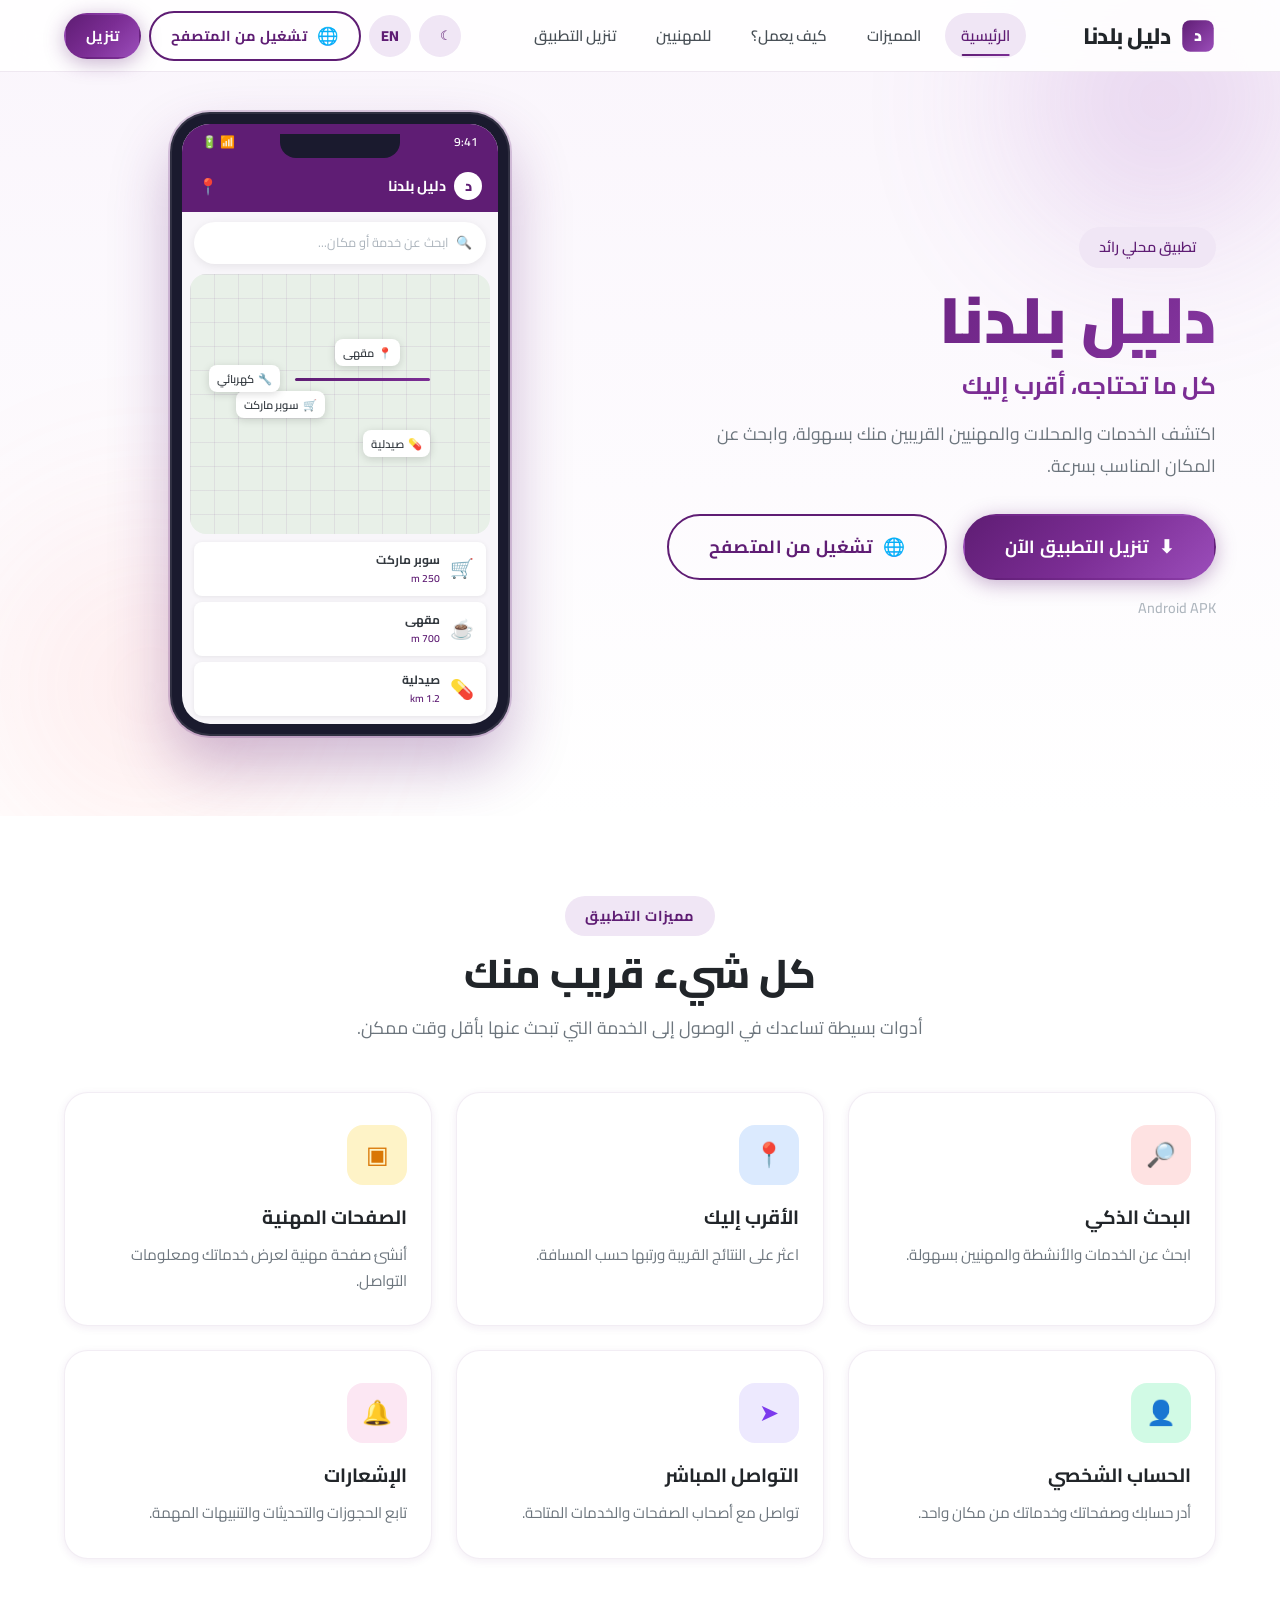
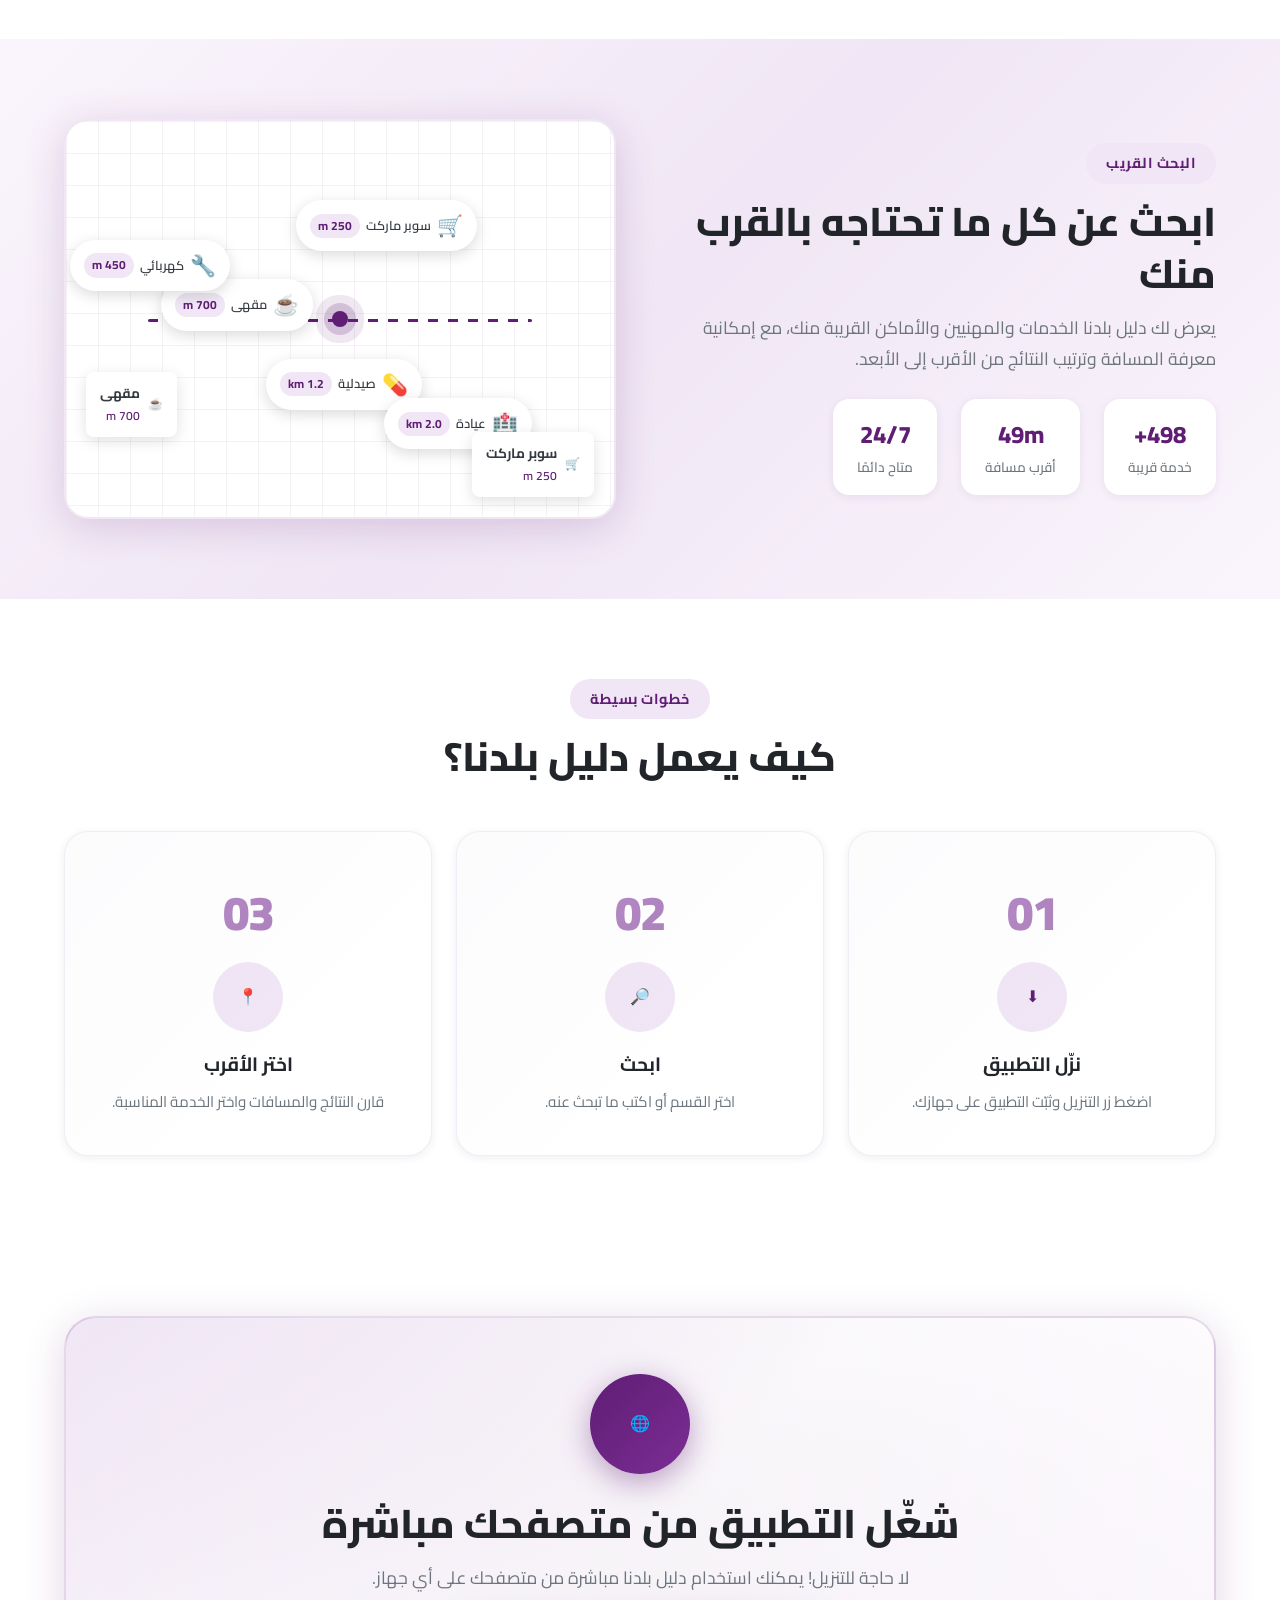
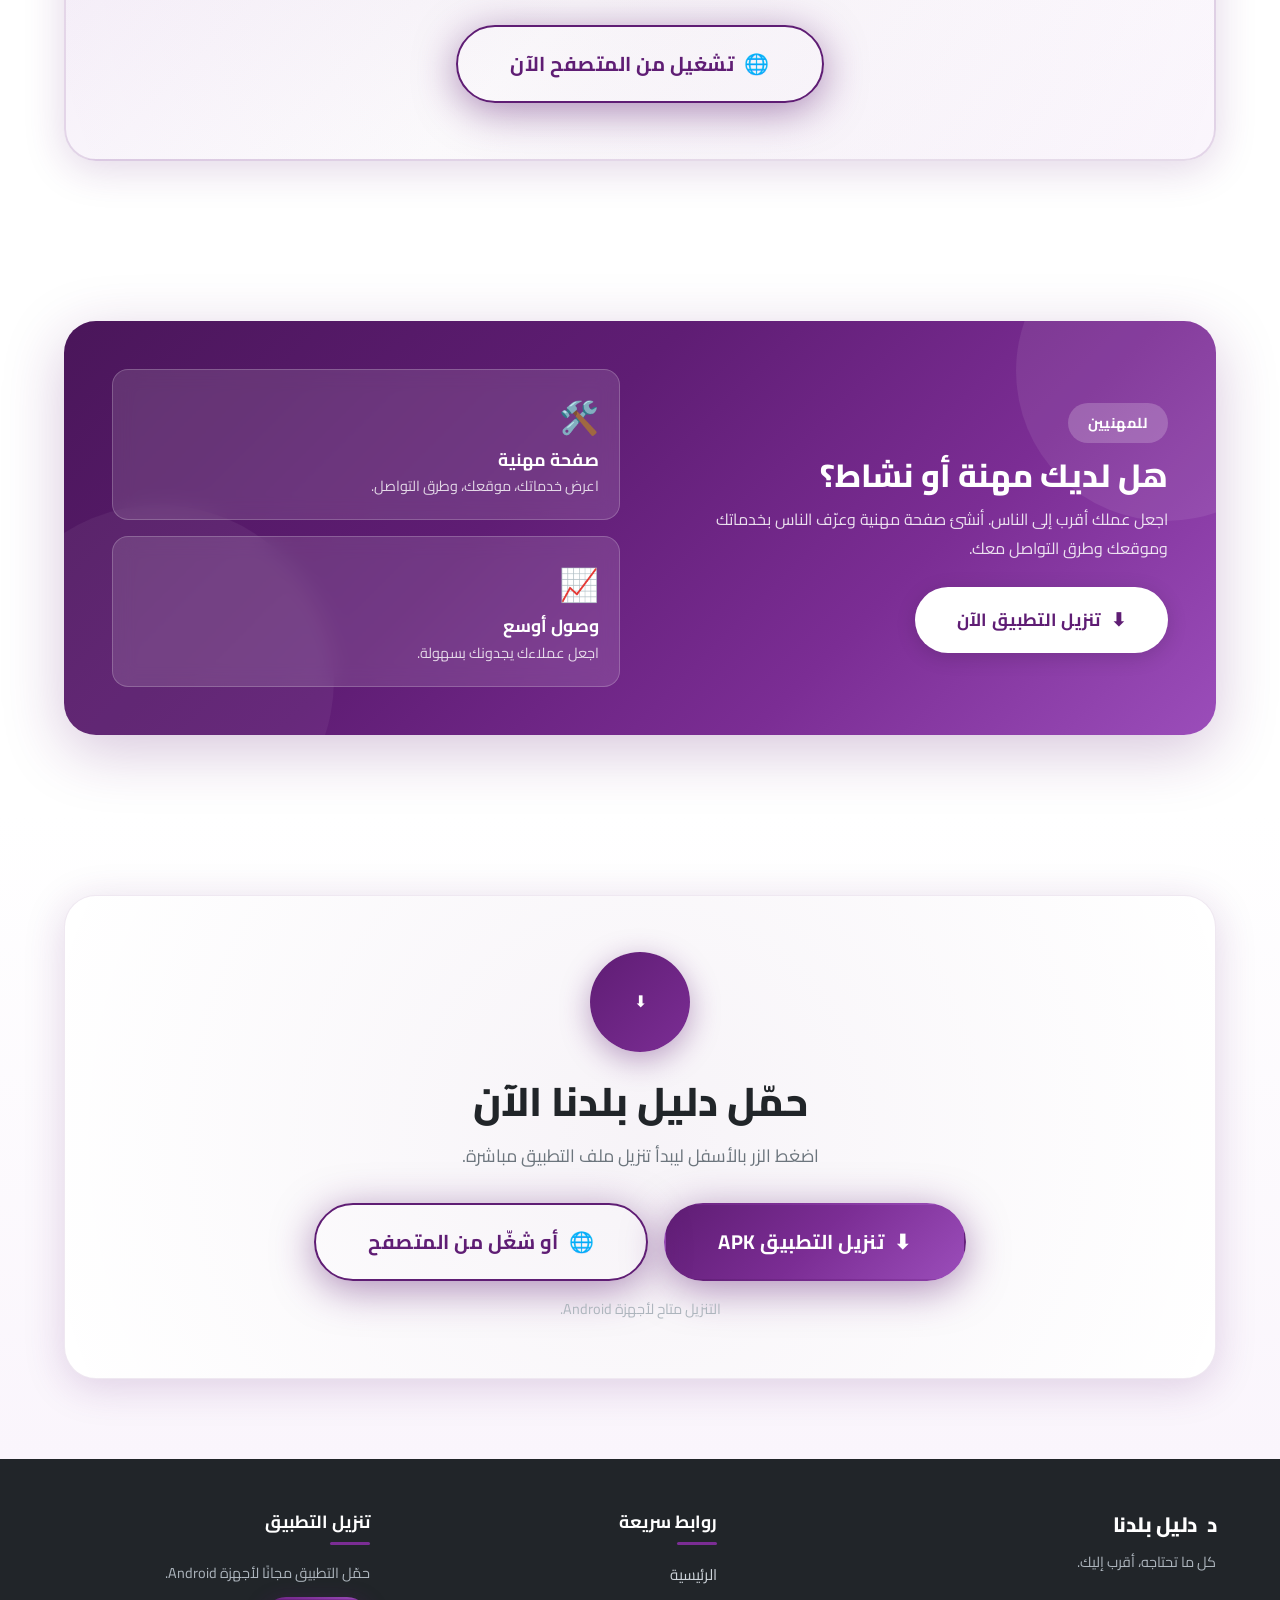
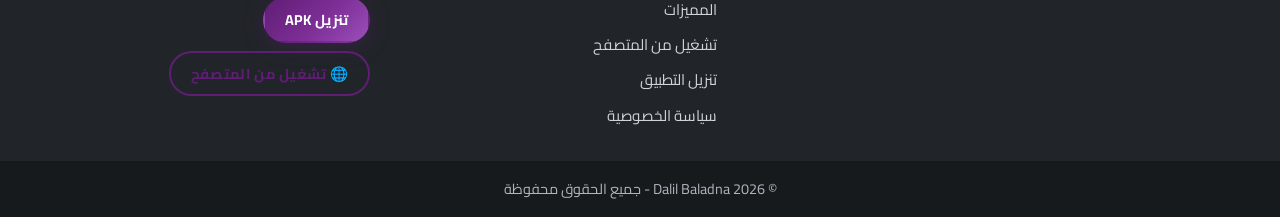
==== commit 7e1f43d1: "Update index.html" ====
--- a/index.html
+++ b/index.html
@@ -2,1759 +2,1386 @@
 <html lang="ar" dir="rtl">
 
 <head>
-
   <meta charset="UTF-8">
-
-  <meta
-    name="viewport"
-    content="width=device-width, initial-scale=1.0"
-  >
+  <meta name="viewport" content="width=device-width, initial-scale=1.0">
 
   <title>دليل بلدنا | Dalil Baladna</title>
 
-  <meta
-    name="description"
-    content="دليل بلدنا - منصة محلية للعثور على الخدمات والمحلات والمهنيين القريبين منك بسهولة."
-  >
-
-  <meta
-    name="theme-color"
-    content="#5f1d74"
-  >
-
-  <meta
-    property="og:title"
-    content="دليل بلدنا | Dalil Baladna"
-  >
-
-  <meta
-    property="og:description"
-    content="دليل بلدنا - منصة محلية للعثور على الخدمات والمحلات والمهنيين القريبين منك بسهولة."
-  >
-
-  <meta
-    property="og:type"
-    content="website"
-  >
-
-  <meta
-    property="og:url"
-    content="https://dalilbaladna.vercel.app/"
-  >
-
-  <meta
-    property="og:image"
-    content="https://dalilbaladna.vercel.app/favicon.svg"
-  >
-
-  <link
-    rel="icon"
-    type="image/svg+xml"
-    href="/favicon.svg"
-  >
-
-  <link
-    rel="preconnect"
-    href="https://fonts.googleapis.com"
-  >
-
-  <link
-    rel="preconnect"
-    href="https://fonts.gstatic.com"
-    crossorigin
-  >
+  <meta name="description"
+    content="دليل بلدنا - منصة محلية للعثور على الخدمات والمحلات والمهنيين القريبين منك بسهولة.">
+
+  <meta name="theme-color" content="#5f1d74">
+
+  <meta property="og:title" content="دليل بلدنا | Dalil Baladna">
+  <meta property="og:description"
+    content="دليل بلدنا - منصة محلية للعثور على الخدمات والمحلات والمهنيين القريبين منك بسهولة.">
+  <meta property="og:type" content="website">
+  <meta property="og:url" content="https://dalilbaladna.vercel.app/">
+  <meta property="og:image" content="https://dalilbaladna.vercel.app/favicon.svg">
+
+  <link rel="icon" type="image/svg+xml" href="/favicon.svg">
+
+  <link rel="preconnect" href="https://fonts.googleapis.com">
+  <link rel="preconnect" href="https://fonts.gstatic.com" crossorigin>
 
   <link
     href="https://fonts.googleapis.com/css2?family=Cairo:wght@300;400;500;600;700;800;900&family=Tajawal:wght@300;400;500;700;800&display=swap"
-    rel="stylesheet"
-  >
-
-  <link
-    rel="stylesheet"
-    href="/style.css"
-  >
-
+    rel="stylesheet">
+
+  <link rel="stylesheet" href="/style.css">
 </head>
 
-
 <body>
 
-
-<header
-  class="site-header"
-  id="siteHeader"
->
-
-  <nav class="container nav-container">
-
-    <a
-      href="#home"
-      class="logo"
-      aria-label="دليل بلدنا"
-    >
-
-      <span class="logo-icon">
-
-        <svg
-          width="36"
-          height="36"
-          viewBox="0 0 64 64"
-          fill="none"
-          xmlns="http://www.w3.org/2000/svg"
-        >
-
-          <defs>
-
-            <linearGradient
-              id="logoGrad"
-              x1="0%"
-              y1="0%"
-              x2="100%"
-              y2="100%"
-            >
-
-              <stop
-                offset="0%"
-                style="stop-color:#5f1d74"
-              ></stop>
-
-              <stop
-                offset="100%"
-                style="stop-color:#9b4dba"
-              ></stop>
-
-            </linearGradient>
-
-          </defs>
-
-          <rect
-            x="4"
-            y="4"
-            width="56"
-            height="56"
-            rx="14"
-            fill="url(#logoGrad)"
-          ></rect>
-
-          <text
-            x="32"
-            y="41"
-            text-anchor="middle"
-            font-size="28"
-            font-weight="900"
-            fill="white"
-            font-family="Cairo, sans-serif"
-          >د</text>
-
-        </svg>
-
-      </span>
-
-      <span
-        class="logo-text"
-        data-i18n="nav.logo"
-      >
-        دليل بلدنا
-      </span>
-
-    </a>
-
-
-    <ul
-      class="nav-links"
-      id="navLinks"
-    >
-
-      <li>
-        <a
-          href="#home"
-          data-i18n="nav.home"
-        >
-          الرئيسية
-        </a>
-      </li>
-
-      <li>
-        <a
-          href="#features"
-          data-i18n="nav.features"
-        >
-          المميزات
-        </a>
-      </li>
-
-      <li>
-        <a
-          href="#how-it-works"
-          data-i18n="nav.how"
-        >
-          كيف يعمل؟
-        </a>
-      </li>
-
-      <li>
-        <a
-          href="#professionals"
-          data-i18n="nav.professionals"
-        >
-          للمهنيين
-        </a>
-      </li>
-
-      <li>
-        <a
-          href="#download"
-          data-i18n="nav.download"
-        >
-          تنزيل التطبيق
-        </a>
-      </li>
-
-    </ul>
-
-
-    <div class="nav-actions">
-
-      <button
-        class="theme-toggle"
-        id="themeToggle"
-        aria-label="Toggle dark mode"
-      >
-        <span class="theme-icon-dark">☾</span>
-        <span class="theme-icon-light">☀</span>
-      </button>
-
-
-      <button
-        class="lang-toggle"
-        id="langToggle"
-        aria-label="Change language"
-      >
-        EN
-      </button>
-
-
-      <a
-        href="https://dalilbaladna.vercel.app/"
-        target="_blank"
-        rel="noopener"
-        class="btn btn-outline btn-sm nav-web-btn"
-      >
-        <span class="btn-icon">🌐</span>
-
-        <span data-i18n="nav.webApp">
-          تشغيل من المتصفح
+  <!-- ================= HEADER ================= -->
+
+  <header class="site-header" id="siteHeader">
+    <nav class="container nav-container">
+
+      <a href="#home" class="logo" aria-label="دليل بلدنا">
+
+        <span class="logo-icon">
+          <svg width="36" height="36" viewBox="0 0 64 64" fill="none"
+            xmlns="http://www.w3.org/2000/svg">
+
+            <defs>
+              <linearGradient id="logoGrad"
+                x1="0%" y1="0%" x2="100%" y2="100%">
+                <stop offset="0%" style="stop-color:#5f1d74"></stop>
+                <stop offset="100%" style="stop-color:#9b4dba"></stop>
+              </linearGradient>
+            </defs>
+
+            <rect x="4" y="4" width="56" height="56" rx="14"
+              fill="url(#logoGrad)"></rect>
+
+            <text x="32" y="41"
+              text-anchor="middle"
+              font-size="28"
+              font-weight="900"
+              fill="white"
+              font-family="Cairo, sans-serif">د</text>
+
+          </svg>
         </span>
 
-      </a>
-
-
-      <a
-        href="https://github.com/dalilbaladna/dalil_baladna/releases/latest/download/dalil_baladna.apk"
-        class="btn btn-primary btn-sm nav-download-btn"
-        download
-        data-i18n="nav.downloadBtn"
-      >
-        تنزيل
-      </a>
-
-
-      <button
-        class="hamburger"
-        id="hamburger"
-        aria-label="Toggle menu"
-        aria-expanded="false"
-      >
-
-        <span></span>
-        <span></span>
-        <span></span>
-
-      </button>
-
-    </div>
-
-  </nav>
-
-</header>
-
-
-<div
-  class="mobile-menu"
-  id="mobileMenu"
->
-
-  <ul>
-
-    <li>
-      <a
-        href="#home"
-        data-i18n="nav.home"
-      >
-        الرئيسية
-      </a>
-    </li>
-
-    <li>
-      <a
-        href="#features"
-        data-i18n="nav.features"
-      >
-        المميزات
-      </a>
-    </li>
-
-    <li>
-      <a
-        href="#how-it-works"
-        data-i18n="nav.how"
-      >
-        كيف يعمل؟
-      </a>
-    </li>
-
-    <li>
-      <a
-        href="#professionals"
-        data-i18n="nav.professionals"
-      >
-        للمهنيين
-      </a>
-    </li>
-
-    <li>
-      <a
-        href="#download"
-        data-i18n="nav.download"
-      >
-        تنزيل التطبيق
-      </a>
-    </li>
-
-    <li>
-      <a
-        href="privacy-policy.html"
-        data-i18n="nav.privacy"
-      >
-        سياسة الخصوصية
-      </a>
-    </li>
-
-  </ul>
-
-
-  <a
-    href="https://dalilbaladna.vercel.app/"
-    target="_blank"
-    rel="noopener"
-    class="btn btn-outline btn-block"
-  >
-    🌐
-
-    <span data-i18n="nav.webApp">
-      تشغيل من المتصفح
-    </span>
-
-  </a>
-
-
-  <a
-    href="https://github.com/dalilbaladna/dalil_baladna/releases/latest/download/dalil_baladna.apk"
-    class="btn btn-primary btn-block"
-    download
-    data-i18n="nav.downloadBtn"
-  >
-    تنزيل التطبيق
-  </a>
-
-</div>
-
-
-<section
-  class="hero"
-  id="home"
->
-
-  <div class="hero-bg-shape hero-bg-1"></div>
-  <div class="hero-bg-shape hero-bg-2"></div>
-
-
-  <div class="container hero-container">
-
-    <div class="hero-content">
-
-      <span
-        class="hero-badge"
-        data-i18n="hero.badge"
-      >
-        تطبيق محلي رائد
-      </span>
-
-
-      <h1 class="hero-title">
-
-        <span data-i18n="hero.title">
+        <span class="logo-text" data-i18n="nav.logo">
           دليل بلدنا
         </span>
 
-      </h1>
-
-
-      <p
-        class="hero-subtitle"
-        data-i18n="hero.subtitle"
-      >
-        كل ما تحتاجه، أقرب إليك
-      </p>
-
-
-      <p
-        class="hero-text"
-        data-i18n="hero.text"
-      >
-        اكتشف الخدمات والمحلات والمهنيين القريبين منك بسهولة،
-        وابحث عن المكان المناسب بسرعة.
-      </p>
-
-
-      <div class="hero-actions">
-
-        <a
-          href="https://github.com/dalilbaladna/dalil_baladna/releases/latest/download/dalil_baladna.apk"
-          class="btn btn-primary btn-lg"
-          download
-        >
-          ⬇
-
-          <span data-i18n="hero.downloadBtn">
-            تنزيل التطبيق الآن
-          </span>
-
-        </a>
-
+      </a>
+
+      <ul class="nav-links" id="navLinks">
+
+        <li>
+          <a href="#home" data-i18n="nav.home">الرئيسية</a>
+        </li>
+
+        <li>
+          <a href="#features" data-i18n="nav.features">المميزات</a>
+        </li>
+
+        <li>
+          <a href="#how-it-works" data-i18n="nav.how">كيف يعمل؟</a>
+        </li>
+
+        <li>
+          <a href="#professionals" data-i18n="nav.professionals">
+            للمهنيين
+          </a>
+        </li>
+
+        <li>
+          <a href="#download" data-i18n="nav.download">
+            تنزيل التطبيق
+          </a>
+        </li>
+
+      </ul>
+
+      <div class="nav-actions">
+
+        <button
+          class="theme-toggle"
+          id="themeToggle"
+          aria-label="Toggle dark mode">
+
+          <span class="theme-icon-dark">☾</span>
+          <span class="theme-icon-light">☀</span>
+
+        </button>
+
+        <button
+          class="lang-toggle"
+          id="langToggle"
+          aria-label="Change language">
+          EN
+        </button>
 
         <a
           href="https://dalilbaladna.vercel.app/"
           target="_blank"
           rel="noopener"
-          class="btn btn-outline btn-lg"
-        >
-          🌐
-
-          <span data-i18n="hero.webAppBtn">
+          class="btn btn-outline btn-sm nav-web-btn">
+
+          <span class="btn-icon">🌐</span>
+
+          <span data-i18n="nav.webApp">
             تشغيل من المتصفح
           </span>
 
         </a>
 
-
-        <span
-          class="hero-apk-label"
-          data-i18n="hero.apkLabel"
-        >
-          Android APK
-        </span>
-
-      </div>
-
-    </div>
-
-
-    <div class="hero-phone-wrapper">
-
-      <div class="phone-mockup animate-float">
-
-        <div class="phone-frame">
-
-          <div class="phone-notch"></div>
-
-          <div class="phone-screen">
-
-            <div class="phone-status-bar">
-
-              <span class="phone-time">
-                9:41
-              </span>
-
-              <span class="phone-icons">
-                📶 🔋
-              </span>
-
-            </div>
-
-
-            <div class="phone-app-header">
-
-              <span class="phone-app-logo">
-                د
-              </span>
-
-              <span
-                class="phone-app-name"
-                data-i18n="phone.appName"
-              >
-                دليل بلدنا
-              </span>
-
-              <span class="phone-app-location">
-                📍
-              </span>
-
-            </div>
-
-
-            <div class="phone-search-bar">
-
-              <span>🔍</span>
-
-              <span
-                data-i18n="phone.searchPlaceholder"
-              >
-                ابحث عن خدمة أو مكان...
-              </span>
-
-            </div>
-
-
-            <div class="phone-map">
-
-              <div class="phone-map-grid"></div>
-
-              <div
-                class="phone-pin"
-                style="top:25%;right:30%"
-              >
-                <span>📍</span>
-                <span class="pin-label">
-                  مقهى
-                </span>
-              </div>
-
-
-              <div
-                class="phone-pin"
-                style="top:45%;right:55%"
-              >
-                <span>🛒</span>
-
-                <span class="pin-label">
-                  سوبر ماركت
-                </span>
-
-              </div>
-
-
-              <div
-                class="phone-pin"
-                style="top:60%;right:20%"
-              >
-
-                <span>💊</span>
-
-                <span class="pin-label">
-                  صيدلية
-                </span>
-
-              </div>
-
-
-              <div
-                class="phone-pin"
-                style="top:35%;right:70%"
-              >
-
-                <span>🔧</span>
-
-                <span class="pin-label">
-                  كهربائي
-                </span>
-
-              </div>
-
-
-              <div class="phone-route-line"></div>
-
-            </div>
-
-
-            <div class="phone-nearby">
-
-              <div class="phone-nearby-card">
-
-                <span class="nearby-icon">
-                  🛒
-                </span>
-
-                <div class="nearby-info">
-
-                  <strong data-i18n="phone.nearby1">
-                    سوبر ماركت
-                  </strong>
-
-                  <span class="nearby-distance">
-                    250 m
-                  </span>
-
-                </div>
-
-              </div>
-
-
-              <div class="phone-nearby-card">
-
-                <span class="nearby-icon">
-                  ☕
-                </span>
-
-                <div class="nearby-info">
-
-                  <strong data-i18n="phone.nearby2">
-                    مقهى
-                  </strong>
-
-                  <span class="nearby-distance">
-                    700 m
-                  </span>
-
-                </div>
-
-              </div>
-
-
-              <div class="phone-nearby-card">
-
-                <span class="nearby-icon">
-                  💊
-                </span>
-
-                <div class="nearby-info">
-
-                  <strong data-i18n="phone.nearby3">
-                    صيدلية
-                  </strong>
-
-                  <span class="nearby-distance">
-                    1.2 km
-                  </span>
-
-                </div>
-
-              </div>
-
-            </div>
-
-          </div>
-
-        </div>
-
-      </div>
-
-    </div>
-
-  </div>
-
-</section>
-
-
-<section
-  class="features-section"
-  id="features"
->
-
-  <div class="container">
-
-    <div class="section-header">
-
-      <span
-        class="section-badge"
-        data-i18n="features.badge"
-      >
-        مميزات التطبيق
-      </span>
-
-      <h2
-        class="section-title"
-        data-i18n="features.title"
-      >
-        كل شيء قريب منك
-      </h2>
-
-      <p
-        class="section-desc"
-        data-i18n="features.desc"
-      >
-        أدوات بسيطة تساعدك في الوصول إلى الخدمة التي تبحث عنها
-        بأقل وقت ممكن.
-      </p>
-
-    </div>
-
-
-    <div class="features-grid">
-
-      <div
-        class="feature-card"
-        data-animate
-      >
-
-        <div class="feature-icon feature-icon-1">
-          🔎
-        </div>
-
-        <h3 data-i18n="features.f1.title">
-          البحث الذكي
-        </h3>
-
-        <p data-i18n="features.f1.desc">
-          ابحث عن الخدمات والأنشطة والمهنيين بسهولة.
-        </p>
-
-      </div>
-
-
-      <div
-        class="feature-card"
-        data-animate
-      >
-
-        <div class="feature-icon feature-icon-2">
-          📍
-        </div>
-
-        <h3 data-i18n="features.f2.title">
-          الأقرب إليك
-        </h3>
-
-        <p data-i18n="features.f2.desc">
-          اعثر على النتائج القريبة ورتبها حسب المسافة.
-        </p>
-
-      </div>
-
-
-      <div
-        class="feature-card"
-        data-animate
-      >
-
-        <div class="feature-icon feature-icon-3">
-          ▣
-        </div>
-
-        <h3 data-i18n="features.f3.title">
-          الصفحات المهنية
-        </h3>
-
-        <p data-i18n="features.f3.desc">
-          أنشئ صفحة مهنية لعرض خدماتك ومعلومات التواصل.
-        </p>
-
-      </div>
-
-
-      <div
-        class="feature-card"
-        data-animate
-      >
-
-        <div class="feature-icon feature-icon-4">
-          👤
-        </div>
-
-        <h3 data-i18n="features.f4.title">
-          الحساب الشخصي
-        </h3>
-
-        <p data-i18n="features.f4.desc">
-          أدر حسابك وصفحاتك وخدماتك من مكان واحد.
-        </p>
-
-      </div>
-
-
-      <div
-        class="feature-card"
-        data-animate
-      >
-
-        <div class="feature-icon feature-icon-5">
-          ➤
-        </div>
-
-        <h3 data-i18n="features.f5.title">
-          التواصل المباشر
-        </h3>
-
-        <p data-i18n="features.f5.desc">
-          تواصل مع أصحاب الصفحات والخدمات المتاحة.
-        </p>
-
-      </div>
-
-
-      <div
-        class="feature-card"
-        data-animate
-      >
-
-        <div class="feature-icon feature-icon-6">
-          🔔
-        </div>
-
-        <h3 data-i18n="features.f6.title">
-          الإشعارات
-        </h3>
-
-        <p data-i18n="features.f6.desc">
-          تابع الحجوزات والتحديثات والتنبيهات المهمة.
-        </p>
-
-      </div>
-
-    </div>
-
-  </div>
-
-</section>
-
-
-<section
-  class="nearby-section"
-  id="nearby"
->
-
-  <div class="container nearby-container">
-
-    <div class="nearby-content">
-
-      <span
-        class="section-badge"
-        data-i18n="nearby.badge"
-      >
-        البحث القريب
-      </span>
-
-      <h2
-        class="section-title"
-        data-i18n="nearby.title"
-      >
-        ابحث عن كل ما تحتاجه بالقرب منك
-      </h2>
-
-      <p
-        class="section-desc"
-        data-i18n="nearby.text"
-      >
-        يعرض لك دليل بلدنا الخدمات والمهنيين والأماكن القريبة منك،
-        مع إمكانية معرفة المسافة وترتيب النتائج من الأقرب إلى الأبعد.
-      </p>
-
-
-      <div class="nearby-stats">
-
-        <div class="stat-item">
-
-          <span class="stat-number">
-            +500
-          </span>
-
-          <span
-            class="stat-label"
-            data-i18n="nearby.stat1"
-          >
-            خدمة قريبة
-          </span>
-
-        </div>
-
-
-        <div class="stat-item">
-
-          <span class="stat-number">
-            50m
-          </span>
-
-          <span
-            class="stat-label"
-            data-i18n="nearby.stat2"
-          >
-            أقرب مسافة
-          </span>
-
-        </div>
-
-
-        <div class="stat-item">
-
-          <span class="stat-number">
-            24/7
-          </span>
-
-          <span
-            class="stat-label"
-            data-i18n="nearby.stat3"
-          >
-            متاح دائمًا
-          </span>
-
-        </div>
-
-      </div>
-
-    </div>
-
-
-    <div
-      class="map-visual"
-      data-animate
-    >
-
-      <div class="map-grid-bg"></div>
-
-
-      <div
-        class="map-pin"
-        style="top:20%;right:25%"
-      >
-
-        <span class="map-pin-icon">
-          🛒
-        </span>
-
-        <span class="map-pin-label">
-          سوبر ماركت
-        </span>
-
-        <span class="map-pin-distance">
-          250 m
-        </span>
-
-      </div>
-
-
-      <div
-        class="map-pin"
-        style="top:40%;right:55%"
-      >
-
-        <span class="map-pin-icon">
-          ☕
-        </span>
-
-        <span class="map-pin-label">
-          مقهى
-        </span>
-
-        <span class="map-pin-distance">
-          700 m
-        </span>
-
-      </div>
-
-
-      <div
-        class="map-pin"
-        style="top:60%;right:35%"
-      >
-
-        <span class="map-pin-icon">
-          💊
-        </span>
-
-        <span class="map-pin-label">
-          صيدلية
-        </span>
-
-        <span class="map-pin-distance">
-          1.2 km
-        </span>
-
-      </div>
-
-
-      <div
-        class="map-pin"
-        style="top:30%;right:70%"
-      >
-
-        <span class="map-pin-icon">
-          🔧
-        </span>
-
-        <span class="map-pin-label">
-          كهربائي
-        </span>
-
-        <span class="map-pin-distance">
-          450 m
-        </span>
-
-      </div>
-
-
-      <div
-        class="map-pin"
-        style="top:70%;right:15%"
-      >
-
-        <span class="map-pin-icon">
-          🏥
-        </span>
-
-        <span class="map-pin-label">
-          عيادة
-        </span>
-
-        <span class="map-pin-distance">
-          2.0 km
-        </span>
-
-      </div>
-
-
-      <div class="map-route-dashed"></div>
-
-      <div class="map-center-dot"></div>
-
-
-      <div
-        class="map-floating-card map-card-1"
-      >
-
-        <span class="map-card-icon">
-          🛒
-        </span>
-
-        <div>
-
-          <strong>
-            سوبر ماركت
-          </strong>
-
-          <span>
-            250 m
-          </span>
-
-        </div>
-
-      </div>
-
-
-      <div
-        class="map-floating-card map-card-2"
-      >
-
-        <span class="map-card-icon">
-          ☕
-        </span>
-
-        <div>
-
-          <strong>
-            مقهى
-          </strong>
-
-          <span>
-            700 m
-          </span>
-
-        </div>
-
-      </div>
-
-    </div>
-
-  </div>
-
-</section>
-
-
-<section
-  class="how-section"
-  id="how-it-works"
->
-
-  <div class="container">
-
-    <div class="section-header">
-
-      <span
-        class="section-badge"
-        data-i18n="how.badge"
-      >
-        خطوات بسيطة
-      </span>
-
-      <h2
-        class="section-title"
-        data-i18n="how.title"
-      >
-        كيف يعمل دليل بلدنا؟
-      </h2>
-
-    </div>
-
-
-    <div class="steps-grid">
-
-      <div
-        class="step-card"
-        data-animate
-      >
-
-        <div class="step-number">
-          01
-        </div>
-
-        <div class="step-icon">
-          ⬇
-        </div>
-
-        <h3 data-i18n="how.step1.title">
-          نزّل التطبيق
-        </h3>
-
-        <p data-i18n="how.step1.desc">
-          اضغط زر التنزيل وثبّت التطبيق على جهازك.
-        </p>
-
-      </div>
-
-
-      <div
-        class="step-card"
-        data-animate
-      >
-
-        <div class="step-number">
-          02
-        </div>
-
-        <div class="step-icon">
-          🔎
-        </div>
-
-        <h3 data-i18n="how.step2.title">
-          ابحث
-        </h3>
-
-        <p data-i18n="how.step2.desc">
-          اختر القسم أو اكتب ما تبحث عنه.
-        </p>
-
-      </div>
-
-
-      <div
-        class="step-card"
-        data-animate
-      >
-
-        <div class="step-number">
-          03
-        </div>
-
-        <div class="step-icon">
-          📍
-        </div>
-
-        <h3 data-i18n="how.step3.title">
-          اختر الأقرب
-        </h3>
-
-        <p data-i18n="how.step3.desc">
-          قارن النتائج والمسافات واختر الخدمة المناسبة.
-        </p>
-
-      </div>
-
-    </div>
-
-  </div>
-
-</section>
-
-
-<section
-  class="web-app-section"
-  id="web-app"
->
-
-  <div class="container">
-
-    <div class="web-app-card">
-
-      <div class="web-app-icon">
-        🌐
-      </div>
-
-      <h2
-        class="section-title"
-        data-i18n="webapp.title"
-      >
-        شغّل التطبيق من متصفحك مباشرة
-      </h2>
-
-      <p
-        class="section-desc"
-        data-i18n="webapp.text"
-      >
-        لا حاجة للتنزيل! يمكنك استخدام دليل بلدنا مباشرة
-        من متصفحك على أي جهاز.
-      </p>
-
-      <a
-        href="https://dalilbaladna.vercel.app/"
-        target="_blank"
-        rel="noopener"
-        class="btn btn-outline btn-xl"
-      >
-        🌐
-
-        <span data-i18n="webapp.btn">
-          تشغيل من المتصفح الآن
-        </span>
-
-      </a>
-
-    </div>
-
-  </div>
-
-</section>
-
-
-<section
-  class="professionals-section"
-  id="professionals"
->
-
-  <div class="container">
-
-    <div class="professionals-card">
-
-      <div class="professionals-content">
-
-        <span
-          class="section-badge badge-light"
-          data-i18n="pro.badge"
-        >
-          للمهنيين
-        </span>
-
-        <h2
-          class="section-title text-white"
-          data-i18n="pro.title"
-        >
-          هل لديك مهنة أو نشاط؟
-        </h2>
-
-        <p
-          class="section-desc text-light"
-          data-i18n="pro.text"
-        >
-          اجعل عملك أقرب إلى الناس. أنشئ صفحة مهنية
-          وعرّف الناس بخدماتك وموقعك وطرق التواصل معك.
-        </p>
-
         <a
           href="https://github.com/dalilbaladna/dalil_baladna/releases/latest/download/dalil_baladna.apk"
-          class="btn btn-light btn-lg"
+          class="btn btn-primary btn-sm nav-download-btn"
           download
-        >
-          ⬇
-
-          <span data-i18n="pro.downloadBtn">
-            تنزيل التطبيق الآن
+          data-i18n="nav.downloadBtn">
+          تنزيل
+        </a>
+
+        <button
+          class="hamburger"
+          id="hamburger"
+          aria-label="Toggle menu"
+          aria-expanded="false">
+
+          <span></span>
+          <span></span>
+          <span></span>
+
+        </button>
+
+      </div>
+
+    </nav>
+  </header>
+
+
+  <!-- ================= MOBILE MENU ================= -->
+
+  <div class="mobile-menu" id="mobileMenu">
+
+    <ul>
+
+      <li>
+        <a href="#home" data-i18n="nav.home">
+          الرئيسية
+        </a>
+      </li>
+
+      <li>
+        <a href="#features" data-i18n="nav.features">
+          المميزات
+        </a>
+      </li>
+
+      <li>
+        <a href="#how-it-works" data-i18n="nav.how">
+          كيف يعمل؟
+        </a>
+      </li>
+
+      <li>
+        <a href="#professionals" data-i18n="nav.professionals">
+          للمهنيين
+        </a>
+      </li>
+
+      <li>
+        <a href="#download" data-i18n="nav.download">
+          تنزيل التطبيق
+        </a>
+      </li>
+
+      <li>
+        <a href="privacy-policy.html" data-i18n="nav.privacy">
+          سياسة الخصوصية
+        </a>
+      </li>
+
+    </ul>
+
+    <a
+      href="https://dalilbaladna.vercel.app/"
+      target="_blank"
+      rel="noopener"
+      class="btn btn-outline btn-block">
+
+      🌐
+      <span data-i18n="nav.webApp">
+        تشغيل من المتصفح
+      </span>
+
+    </a>
+
+    <a
+      href="https://github.com/dalilbaladna/dalil_baladna/releases/latest/download/dalil_baladna.apk"
+      class="btn btn-primary btn-block"
+      download
+      data-i18n="nav.downloadBtn">
+
+      تنزيل التطبيق
+
+    </a>
+
+  </div>
+
+
+  <!-- ================= HERO ================= -->
+
+  <section class="hero" id="home">
+
+    <div class="hero-bg-shape hero-bg-1"></div>
+    <div class="hero-bg-shape hero-bg-2"></div>
+
+    <div class="container hero-container">
+
+      <div class="hero-content">
+
+        <span class="hero-badge" data-i18n="hero.badge">
+          تطبيق محلي رائد
+        </span>
+
+        <h1 class="hero-title">
+          <span data-i18n="hero.title">
+            دليل بلدنا
           </span>
-
-        </a>
-
-      </div>
-
-
-      <div class="professionals-visual">
-
-        <div class="pro-visual-card">
-
-          <span class="pro-visual-icon">
-            🛠️
+        </h1>
+
+        <p class="hero-subtitle" data-i18n="hero.subtitle">
+          كل ما تحتاجه، أقرب إليك
+        </p>
+
+        <p class="hero-text" data-i18n="hero.text">
+          اكتشف الخدمات والمحلات والمهنيين القريبين منك بسهولة،
+          وابحث عن المكان المناسب بسرعة.
+        </p>
+
+        <div class="hero-actions">
+
+          <a
+            href="https://github.com/dalilbaladna/dalil_baladna/releases/latest/download/dalil_baladna.apk"
+            class="btn btn-primary btn-lg"
+            download>
+
+            ⬇
+
+            <span data-i18n="hero.downloadBtn">
+              تنزيل التطبيق الآن
+            </span>
+
+          </a>
+
+          <a
+            href="https://dalilbaladna.vercel.app/"
+            target="_blank"
+            rel="noopener"
+            class="btn btn-outline btn-lg">
+
+            🌐
+
+            <span data-i18n="hero.webAppBtn">
+              تشغيل من المتصفح
+            </span>
+
+          </a>
+
+          <span
+            class="hero-apk-label"
+            data-i18n="hero.apkLabel">
+            Android APK
           </span>
 
-          <h4 data-i18n="pro.cardTitle">
-            صفحة مهنية
-          </h4>
-
-          <p data-i18n="pro.cardText">
-            اعرض خدماتك، موقعك، وطرق التواصل.
+        </div>
+
+      </div>
+
+
+      <div class="hero-phone-wrapper">
+
+        <div class="phone-mockup animate-float">
+
+          <div class="phone-frame">
+
+            <div class="phone-notch"></div>
+
+            <div class="phone-screen">
+
+              <div class="phone-status-bar">
+                <span class="phone-time">9:41</span>
+                <span class="phone-icons">📶 🔋</span>
+              </div>
+
+              <div class="phone-app-header">
+
+                <span class="phone-app-logo">د</span>
+
+                <span
+                  class="phone-app-name"
+                  data-i18n="phone.appName">
+                  دليل بلدنا
+                </span>
+
+                <span class="phone-app-location">📍</span>
+
+              </div>
+
+              <div class="phone-search-bar">
+
+                <span>🔍</span>
+
+                <span data-i18n="phone.searchPlaceholder">
+                  ابحث عن خدمة أو مكان...
+                </span>
+
+              </div>
+
+              <div class="phone-map">
+
+                <div class="phone-map-grid"></div>
+
+                <div
+                  class="phone-pin"
+                  style="top:25%;right:30%">
+
+                  <span>📍</span>
+                  <span class="pin-label">مقهى</span>
+
+                </div>
+
+                <div
+                  class="phone-pin"
+                  style="top:45%;right:55%">
+
+                  <span>🛒</span>
+                  <span class="pin-label">سوبر ماركت</span>
+
+                </div>
+
+                <div
+                  class="phone-pin"
+                  style="top:60%;right:20%">
+
+                  <span>💊</span>
+                  <span class="pin-label">صيدلية</span>
+
+                </div>
+
+                <div
+                  class="phone-pin"
+                  style="top:35%;right:70%">
+
+                  <span>🔧</span>
+                  <span class="pin-label">كهربائي</span>
+
+                </div>
+
+                <div class="phone-route-line"></div>
+
+              </div>
+
+              <div class="phone-nearby">
+
+                <div class="phone-nearby-card">
+
+                  <span class="nearby-icon">🛒</span>
+
+                  <div class="nearby-info">
+
+                    <strong data-i18n="phone.nearby1">
+                      سوبر ماركت
+                    </strong>
+
+                    <span class="nearby-distance">
+                      250 m
+                    </span>
+
+                  </div>
+
+                </div>
+
+                <div class="phone-nearby-card">
+
+                  <span class="nearby-icon">☕</span>
+
+                  <div class="nearby-info">
+
+                    <strong data-i18n="phone.nearby2">
+                      مقهى
+                    </strong>
+
+                    <span class="nearby-distance">
+                      700 m
+                    </span>
+
+                  </div>
+
+                </div>
+
+                <div class="phone-nearby-card">
+
+                  <span class="nearby-icon">💊</span>
+
+                  <div class="nearby-info">
+
+                    <strong data-i18n="phone.nearby3">
+                      صيدلية
+                    </strong>
+
+                    <span class="nearby-distance">
+                      1.2 km
+                    </span>
+
+                  </div>
+
+                </div>
+
+              </div>
+
+            </div>
+
+          </div>
+
+        </div>
+
+      </div>
+
+    </div>
+
+  </section>
+
+
+  <!-- ================= FEATURES ================= -->
+
+  <section class="features-section" id="features">
+
+    <div class="container">
+
+      <div class="section-header">
+
+        <span class="section-badge" data-i18n="features.badge">
+          مميزات التطبيق
+        </span>
+
+        <h2 class="section-title" data-i18n="features.title">
+          كل شيء قريب منك
+        </h2>
+
+        <p class="section-desc" data-i18n="features.desc">
+          أدوات بسيطة تساعدك في الوصول إلى الخدمة التي تبحث عنها بأقل وقت ممكن.
+        </p>
+
+      </div>
+
+      <div class="features-grid">
+
+        <div class="feature-card" data-animate>
+          <div class="feature-icon feature-icon-1">🔎</div>
+          <h3 data-i18n="features.f1.title">
+            البحث الذكي
+          </h3>
+          <p data-i18n="features.f1.desc">
+            ابحث عن الخدمات والأنشطة والمهنيين بسهولة.
           </p>
-
-        </div>
-
-
-        <div
-          class="pro-visual-card pro-card-2"
-        >
-
-          <span class="pro-visual-icon">
-            📈
-          </span>
-
-          <h4 data-i18n="pro.cardTitle2">
-            وصول أوسع
-          </h4>
-
-          <p data-i18n="pro.cardText2">
-            اجعل عملاءك يجدونك بسهولة.
+        </div>
+
+        <div class="feature-card" data-animate>
+          <div class="feature-icon feature-icon-2">📍</div>
+          <h3 data-i18n="features.f2.title">
+            الأقرب إليك
+          </h3>
+          <p data-i18n="features.f2.desc">
+            اعثر على النتائج القريبة ورتبها حسب المسافة.
           </p>
-
+        </div>
+
+        <div class="feature-card" data-animate>
+          <div class="feature-icon feature-icon-3">▣</div>
+          <h3 data-i18n="features.f3.title">
+            الصفحات المهنية
+          </h3>
+          <p data-i18n="features.f3.desc">
+            أنشئ صفحة مهنية لعرض خدماتك ومعلومات التواصل.
+          </p>
+        </div>
+
+        <div class="feature-card" data-animate>
+          <div class="feature-icon feature-icon-4">👤</div>
+          <h3 data-i18n="features.f4.title">
+            الحساب الشخصي
+          </h3>
+          <p data-i18n="features.f4.desc">
+            أدر حسابك وصفحاتك وخدماتك من مكان واحد.
+          </p>
+        </div>
+
+        <div class="feature-card" data-animate>
+          <div class="feature-icon feature-icon-5">➤</div>
+          <h3 data-i18n="features.f5.title">
+            التواصل المباشر
+          </h3>
+          <p data-i18n="features.f5.desc">
+            تواصل مع أصحاب الصفحات والخدمات المتاحة.
+          </p>
+        </div>
+
+        <div class="feature-card" data-animate>
+          <div class="feature-icon feature-icon-6">🔔</div>
+          <h3 data-i18n="features.f6.title">
+            الإشعارات
+          </h3>
+          <p data-i18n="features.f6.desc">
+            تابع الحجوزات والتحديثات والتنبيهات المهمة.
+          </p>
         </div>
 
       </div>
 
     </div>
 
-  </div>
-
-</section>
-
-
-<section
-  class="download-section"
-  id="download"
->
-
-  <div class="container">
-
-    <div class="download-card">
-
-      <div class="download-icon-circle">
-        ⬇
-      </div>
-
-      <h2
-        class="section-title"
-        data-i18n="download.title"
-      >
-        حمّل دليل بلدنا الآن
-      </h2>
-
-      <p
-        class="section-desc"
-        data-i18n="download.text"
-      >
-        اضغط الزر بالأسفل ليبدأ تنزيل ملف التطبيق مباشرة.
-      </p>
-
-
-      <div class="download-buttons">
-
-        <a
-          href="https://github.com/dalilbaladna/dalil_baladna/releases/latest/download/dalil_baladna.apk"
-          class="btn btn-primary btn-xl"
-          download
-        >
-          ⬇
-
-          <span data-i18n="download.btn">
-            تنزيل التطبيق APK
-          </span>
-
-        </a>
-
+  </section>
+
+
+  <!-- ================= NEARBY ================= -->
+
+  <section class="nearby-section" id="nearby">
+
+    <div class="container nearby-container">
+
+      <div class="nearby-content">
+
+        <span class="section-badge" data-i18n="nearby.badge">
+          البحث القريب
+        </span>
+
+        <h2 class="section-title" data-i18n="nearby.title">
+          ابحث عن كل ما تحتاجه بالقرب منك
+        </h2>
+
+        <p class="section-desc" data-i18n="nearby.text">
+          يعرض لك دليل بلدنا الخدمات والمهنيين والأماكن القريبة منك،
+          مع إمكانية معرفة المسافة وترتيب النتائج من الأقرب إلى الأبعد.
+        </p>
+
+        <div class="nearby-stats">
+
+          <div class="stat-item">
+            <span class="stat-number">+500</span>
+            <span class="stat-label" data-i18n="nearby.stat1">
+              خدمة قريبة
+            </span>
+          </div>
+
+          <div class="stat-item">
+            <span class="stat-number">50m</span>
+            <span class="stat-label" data-i18n="nearby.stat2">
+              أقرب مسافة
+            </span>
+          </div>
+
+          <div class="stat-item">
+            <span class="stat-number">24/7</span>
+            <span class="stat-label" data-i18n="nearby.stat3">
+              متاح دائمًا
+            </span>
+          </div>
+
+        </div>
+
+      </div>
+
+
+      <div class="map-visual" data-animate>
+
+        <div class="map-grid-bg"></div>
+
+        <div class="map-pin" style="top:20%;right:25%">
+          <span class="map-pin-icon">🛒</span>
+          <span class="map-pin-label">سوبر ماركت</span>
+          <span class="map-pin-distance">250 m</span>
+        </div>
+
+        <div class="map-pin" style="top:40%;right:55%">
+          <span class="map-pin-icon">☕</span>
+          <span class="map-pin-label">مقهى</span>
+          <span class="map-pin-distance">700 m</span>
+        </div>
+
+        <div class="map-pin" style="top:60%;right:35%">
+          <span class="map-pin-icon">💊</span>
+          <span class="map-pin-label">صيدلية</span>
+          <span class="map-pin-distance">1.2 km</span>
+        </div>
+
+        <div class="map-pin" style="top:30%;right:70%">
+          <span class="map-pin-icon">🔧</span>
+          <span class="map-pin-label">كهربائي</span>
+          <span class="map-pin-distance">450 m</span>
+        </div>
+
+        <div class="map-pin" style="top:70%;right:15%">
+          <span class="map-pin-icon">🏥</span>
+          <span class="map-pin-label">عيادة</span>
+          <span class="map-pin-distance">2.0 km</span>
+        </div>
+
+        <div class="map-route-dashed"></div>
+        <div class="map-center-dot"></div>
+
+        <div class="map-floating-card map-card-1">
+
+          <span class="map-card-icon">🛒</span>
+
+          <div>
+            <strong>سوبر ماركت</strong>
+            <span>250 m</span>
+          </div>
+
+        </div>
+
+        <div class="map-floating-card map-card-2">
+
+          <span class="map-card-icon">☕</span>
+
+          <div>
+            <strong>مقهى</strong>
+            <span>700 m</span>
+          </div>
+
+        </div>
+
+      </div>
+
+    </div>
+
+  </section>
+
+
+  <!-- ================= HOW IT WORKS ================= -->
+
+  <section class="how-section" id="how-it-works">
+
+    <div class="container">
+
+      <div class="section-header">
+
+        <span class="section-badge" data-i18n="how.badge">
+          خطوات بسيطة
+        </span>
+
+        <h2 class="section-title" data-i18n="how.title">
+          كيف يعمل دليل بلدنا؟
+        </h2>
+
+      </div>
+
+      <div class="steps-grid">
+
+        <div class="step-card" data-animate>
+
+          <div class="step-number">01</div>
+
+          <div class="step-icon">⬇</div>
+
+          <h3 data-i18n="how.step1.title">
+            نزّل التطبيق
+          </h3>
+
+          <p data-i18n="how.step1.desc">
+            اضغط زر التنزيل وثبّت التطبيق على جهازك.
+          </p>
+
+        </div>
+
+        <div class="step-card" data-animate>
+
+          <div class="step-number">02</div>
+
+          <div class="step-icon">🔎</div>
+
+          <h3 data-i18n="how.step2.title">
+            ابحث
+          </h3>
+
+          <p data-i18n="how.step2.desc">
+            اختر القسم أو اكتب ما تبحث عنه.
+          </p>
+
+        </div>
+
+        <div class="step-card" data-animate>
+
+          <div class="step-number">03</div>
+
+          <div class="step-icon">📍</div>
+
+          <h3 data-i18n="how.step3.title">
+            اختر الأقرب
+          </h3>
+
+          <p data-i18n="how.step3.desc">
+            قارن النتائج والمسافات واختر الخدمة المناسبة.
+          </p>
+
+        </div>
+
+      </div>
+
+    </div>
+
+  </section>
+
+
+  <!-- ================= WEB APP ================= -->
+
+  <section class="web-app-section" id="web-app">
+
+    <div class="container">
+
+      <div class="web-app-card">
+
+        <div class="web-app-icon">🌐</div>
+
+        <h2 class="section-title" data-i18n="webapp.title">
+          شغّل التطبيق من متصفحك مباشرة
+        </h2>
+
+        <p class="section-desc" data-i18n="webapp.text">
+          لا حاجة للتنزيل! يمكنك استخدام دليل بلدنا مباشرة من متصفحك على أي جهاز.
+        </p>
 
         <a
           href="https://dalilbaladna.vercel.app/"
           target="_blank"
           rel="noopener"
-          class="btn btn-outline btn-xl"
-        >
+          class="btn btn-outline btn-xl">
+
           🌐
 
-          <span data-i18n="download.webBtn">
-            أو شغّل من المتصفح
+          <span data-i18n="webapp.btn">
+            تشغيل من المتصفح الآن
           </span>
 
         </a>
 
       </div>
 
-
-      <p
-        class="download-note"
-        data-i18n="download.note"
-      >
-        التنزيل متاح لأجهزة Android.
-      </p>
-
     </div>
 
-  </div>
-
-</section>
-
-
-<footer class="site-footer">
-
-  <div class="container footer-container">
-
-    <div class="footer-col footer-brand-col">
-
-      <a
-        href="#home"
-        class="logo footer-logo"
-      >
-
-        <span class="logo-icon">
-          د
-        </span>
-
-        <span
-          class="logo-text"
-          data-i18n="nav.logo"
-        >
-          دليل بلدنا
-        </span>
-
-      </a>
-
-      <p
-        class="footer-tagline"
-        data-i18n="footer.tagline"
-      >
-        كل ما تحتاجه، أقرب إليك.
-      </p>
+  </section>
+
+
+  <!-- ================= PROFESSIONALS ================= -->
+
+  <section class="professionals-section" id="professionals">
+
+    <div class="container">
+
+      <div class="professionals-card">
+
+        <div class="professionals-content">
+
+          <span
+            class="section-badge badge-light"
+            data-i18n="pro.badge">
+            للمهنيين
+          </span>
+
+          <h2
+            class="section-title text-white"
+            data-i18n="pro.title">
+            هل لديك مهنة أو نشاط؟
+          </h2>
+
+          <p
+            class="section-desc text-light"
+            data-i18n="pro.text">
+            اجعل عملك أقرب إلى الناس. أنشئ صفحة مهنية وعرّف الناس بخدماتك وموقعك وطرق التواصل معك.
+          </p>
+
+          <a
+            href="https://github.com/dalilbaladna/dalil_baladna/releases/latest/download/dalil_baladna.apk"
+            class="btn btn-light btn-lg"
+            download>
+
+            ⬇
+
+            <span data-i18n="pro.downloadBtn">
+              تنزيل التطبيق الآن
+            </span>
+
+          </a>
+
+        </div>
+
+        <div class="professionals-visual">
+
+          <div class="pro-visual-card">
+
+            <span class="pro-visual-icon">🛠️</span>
+
+            <h4 data-i18n="pro.cardTitle">
+              صفحة مهنية
+            </h4>
+
+            <p data-i18n="pro.cardText">
+              اعرض خدماتك، موقعك، وطرق التواصل.
+            </p>
+
+          </div>
+
+          <div class="pro-visual-card pro-card-2">
+
+            <span class="pro-visual-icon">📈</span>
+
+            <h4 data-i18n="pro.cardTitle2">
+              وصول أوسع
+            </h4>
+
+            <p data-i18n="pro.cardText2">
+              اجعل عملاءك يجدونك بسهولة.
+            </p>
+
+          </div>
+
+        </div>
+
+      </div>
 
     </div>
 
-
-    <div class="footer-col">
-
-      <h4 data-i18n="footer.linksTitle">
-        روابط سريعة
-      </h4>
-
-      <ul class="footer-links">
-
-        <li>
+  </section>
+
+
+  <!-- ================= DOWNLOAD ================= -->
+
+  <section class="download-section" id="download">
+
+    <div class="container">
+
+      <div class="download-card">
+
+        <div class="download-icon-circle">⬇</div>
+
+        <h2 class="section-title" data-i18n="download.title">
+          حمّل دليل بلدنا الآن
+        </h2>
+
+        <p class="section-desc" data-i18n="download.text">
+          اضغط الزر بالأسفل ليبدأ تنزيل ملف التطبيق مباشرة.
+        </p>
+
+        <div class="download-buttons">
+
           <a
-            href="#home"
-            data-i18n="nav.home"
+            href="https://github.com/dalilbaladna/dalil_baladna/releases/latest/download/dalil_baladna.apk"
+            class="btn btn-primary btn-xl"
+            download>
+
+            ⬇
+
+            <span data-i18n="download.btn">
+              تنزيل التطبيق APK
+            </span>
+
+          </a>
+
+          <a
+            href="https://dalilbaladna.vercel.app/"
+            target="_blank"
+            rel="noopener"
+            class="btn btn-outline btn-xl">
+
+            🌐
+
+            <span data-i18n="download.webBtn">
+              أو شغّل من المتصفح
+            </span>
+
+          </a>
+
+        </div>
+
+        <p class="download-note" data-i18n="download.note">
+          التنزيل متاح لأجهزة Android.
+        </p>
+
+      </div>
+
+    </div>
+
+  </section>
+
+
+  <!-- ================= FOOTER ================= -->
+
+  <footer class="site-footer">
+
+    <div class="container footer-container">
+
+      <div class="footer-col footer-brand-col">
+
+        <a href="#home" class="logo footer-logo">
+
+          <span class="logo-icon">
+            د
+          </span>
+
+          <span class="logo-text" data-i18n="nav.logo">
+            دليل بلدنا
+          </span>
+
+        </a>
+
+        <p class="footer-tagline" data-i18n="footer.tagline">
+          كل ما تحتاجه، أقرب إليك.
+        </p>
+
+      </div>
+
+
+      <div class="footer-col">
+
+        <h4 data-i18n="footer.linksTitle">
+          روابط سريعة
+        </h4>
+
+        <ul class="footer-links">
+
+          <li>
+            <a href="#home" data-i18n="nav.home">
+              الرئيسية
+            </a>
+          </li>
+
+          <li>
+            <a href="#features" data-i18n="nav.features">
+              المميزات
+            </a>
+          </li>
+
+          <li>
+            <a href="#web-app" data-i18n="footer.webApp">
+              تشغيل من المتصفح
+            </a>
+          </li>
+
+          <li>
+            <a href="#download" data-i18n="nav.download">
+              تنزيل التطبيق
+            </a>
+          </li>
+
+          <li>
+            <a href="privacy-policy.html" id="privacyLink"
+              data-i18n="nav.privacy">
+              سياسة الخصوصية
+            </a>
+          </li>
+
+        </ul>
+
+      </div>
+
+
+      <div class="footer-col">
+
+        <h4 data-i18n="footer.downloadTitle">
+          تنزيل التطبيق
+        </h4>
+
+        <p class="footer-download-text"
+          data-i18n="footer.downloadText">
+          حمّل التطبيق مجانًا لأجهزة Android.
+        </p>
+
+        <a
+          href="https://github.com/dalilbaladna/dalil_baladna/releases/latest/download/dalil_baladna.apk"
+          class="btn btn-primary btn-sm"
+          download
+          data-i18n="footer.downloadBtn">
+          تنزيل APK
+        </a>
+
+        <a
+          href="https://dalilbaladna.vercel.app/"
+          target="_blank"
+          rel="noopener"
+          class="btn btn-outline btn-sm footer-web-btn"
+          data-i18n="footer.webBtn">
+
+          🌐 تشغيل من المتصفح
+
+        </a>
+
+      </div>
+
+    </div>
+
+
+    <div class="footer-bottom">
+
+      <div class="container">
+
+        <p>
+          &copy; 2026 Dalil Baladna -
+          <span data-i18n="footer.rights">
+            جميع الحقوق محفوظة
+          </span>
+        </p>
+
+      </div>
+
+    </div>
+
+  </footer>
+
+
+  <!-- ================= MAIN JAVASCRIPT ================= -->
+
+  <script src="/script.js"></script>
+
+
+  <!-- =========================================================
+       INVITATION / ANDROID APP LINKS
+       ========================================================= -->
+
+  <script>
+    (function () {
+      'use strict';
+
+      /*
+       * استخراج Token الدعوة.
+       *
+       * يدعم:
+       * ?token=XXXX
+       * ?invite=XXXX
+       */
+      function getInvitationToken() {
+        try {
+          const params = new URLSearchParams(
+            window.location.search
+          );
+
+          return (
+            params.get('token') ||
+            params.get('invite')
+          );
+        } catch (error) {
+          console.error(
+            'Dalil Baladna: failed to read invitation token',
+            error
+          );
+
+          return null;
+        }
+      }
+
+
+      /*
+       * التحقق من الهاتف.
+       */
+      function isMobile() {
+        return /Android|iPhone|iPad|iPod/i.test(
+          navigator.userAgent || ''
+        );
+      }
+
+
+      /*
+       * تنظيف الرابط من token.
+       */
+      function cleanInvitationUrl() {
+        try {
+          const cleanUrl =
+            window.location.origin +
+            window.location.pathname;
+
+          window.history.replaceState(
+            {},
+            document.title,
+            cleanUrl
+          );
+        } catch (error) {
+          console.warn(
+            'Dalil Baladna: could not clean invitation URL',
+            error
+          );
+        }
+      }
+
+
+      /*
+       * إنشاء نافذة الدعوة.
+       */
+      function createInvitationPanel(token) {
+
+        if (
+          document.getElementById(
+            'dalilInvitationPanel'
+          )
+        ) {
+          return;
+        }
+
+
+        const panel =
+          document.createElement('section');
+
+        panel.id =
+          'dalilInvitationPanel';
+
+        panel.dir = 'rtl';
+
+
+        panel.innerHTML = `
+          <div
+            style="
+              position:fixed;
+              inset:0;
+              z-index:99999;
+              display:flex;
+              align-items:center;
+              justify-content:center;
+              padding:20px;
+              background:rgba(0,0,0,.55);
+              backdrop-filter:blur(4px);
+            "
           >
-            الرئيسية
-          </a>
-        </li>
-
-        <li>
-          <a
-            href="#features"
-            data-i18n="nav.features"
-          >
-            المميزات
-          </a>
-        </li>
-
-        <li>
-          <a
-            href="#web-app"
-            data-i18n="footer.webApp"
-          >
-            تشغيل من المتصفح
-          </a>
-        </li>
-
-        <li>
-          <a
-            href="#download"
-            data-i18n="nav.download"
-          >
-            تنزيل التطبيق
-          </a>
-        </li>
-
-        <li>
-          <a
-            href="privacy-policy.html"
-            id="privacyLink"
-            data-i18n="nav.privacy"
-          >
-            سياسة الخصوصية
-          </a>
-        </li>
-
-      </ul>
-
-    </div>
-
-
-    <div class="footer-col">
-
-      <h4 data-i18n="footer.downloadTitle">
-        تنزيل التطبيق
-      </h4>
-
-      <p
-        class="footer-download-text"
-        data-i18n="footer.downloadText"
-      >
-        حمّل التطبيق مجانًا لأجهزة Android.
-      </p>
-
-      <a
-        href="https://github.com/dalilbaladna/dalil_baladna/releases/latest/download/dalil_baladna.apk"
-        class="btn btn-primary btn-sm"
-        download
-        data-i18n="footer.downloadBtn"
-      >
-        تنزيل APK
-      </a>
-
-      <a
-        href="https://dalilbaladna.vercel.app/"
-        target="_blank"
-        rel="noopener"
-        class="btn btn-outline btn-sm footer-web-btn"
-        data-i18n="footer.webBtn"
-      >
-        🌐 تشغيل من المتصفح
-      </a>
-
-    </div>
-
-  </div>
-
-
-  <div class="footer-bottom">
-
-    <div class="container">
-
-      <p>
-
-        &copy; 2026 Dalil Baladna -
-
-        <span data-i18n="footer.rights">
-          جميع الحقوق محفوظة
-        </span>
-
-      </p>
-
-    </div>
-
-  </div>
-
-</footer>
-
-
-<script src="/script.js"></script>
-
-
-<!-- =============================================================== -->
-<!-- INVITATION DEEP LINK                                            -->
-<!-- =============================================================== -->
-
-<script>
-
-(function () {
-
-  'use strict';
-
-
-  const currentUrl =
-    new URL(window.location.href);
-
-
-  const token =
-    currentUrl.searchParams.get('token');
-
-
-  /*
-   * إذا لم يكن هناك token
-   * فهذا ليس رابط دعوة.
-   */
-
-  if (!token) {
-    return;
-  }
-
-
-  const encodedToken =
-    encodeURIComponent(token);
-
-
-  /*
-   * الرابط المخصص للتطبيق.
-   *
-   * Android Manifest يستقبل:
-   *
-   * dalilbaladna://invite?token=XXXX
-   */
-
-  const appUrl =
-    'dalilbaladna://invite?token=' +
-    encodedToken;
-
-
-  /*
-   * الرابط الحالي للويب.
-   *
-   * لا نعيد توجيه المستخدم إلى /invite مرة ثانية.
-   */
-
-  const webUrl =
-    window.location.href;
-
-
-  const userAgent =
-    navigator.userAgent || '';
-
-
-  const isAndroid =
-    /Android/i.test(userAgent);
-
-
-  const isIOS =
-    /iPhone|iPad|iPod/i.test(userAgent);
-
-
-  /*
-   * على الكمبيوتر لا نحاول فتح التطبيق.
-   */
-
-  if (!isAndroid && !isIOS) {
-    return;
-  }
-
-
-  let appOpened = false;
-
-  let fallbackStarted = false;
-
-
-  /*
-   * إذا انتقل المتصفح للخلفية فهذا يعني
-   * غالبًا أن التطبيق فتح.
-   */
-
-  function markAppOpened() {
-
-    appOpened = true;
-
-  }
-
-
-  document.addEventListener(
-    'visibilitychange',
-    function () {
-
+
+            <div
+              style="
+                width:min(440px,100%);
+                background:#fff;
+                color:#222;
+                border-radius:24px;
+                padding:28px 22px;
+                text-align:center;
+                box-shadow:0 20px 60px rgba(0,0,0,.3);
+                font-family:Cairo,Tajawal,Arial,sans-serif;
+              "
+            >
+
+              <div
+                style="
+                  width:70px;
+                  height:70px;
+                  margin:0 auto 15px;
+                  border-radius:20px;
+                  background:#5f1d74;
+                  color:#fff;
+                  display:flex;
+                  align-items:center;
+                  justify-content:center;
+                  font-size:38px;
+                  font-weight:900;
+                "
+              >
+                د
+              </div>
+
+
+              <h2
+                style="
+                  margin:0 0 10px;
+                  font-size:24px;
+                "
+              >
+                لديك دعوة في دليل بلدنا
+              </h2>
+
+
+              <p
+                style="
+                  margin:0 0 22px;
+                  line-height:1.8;
+                  color:#666;
+                "
+              >
+                لديك دعوة للانضمام أو الوصول إلى صفحة داخل
+                تطبيق دليل بلدنا.
+                اضغط على الزر للانتقال إلى التطبيق.
+              </p>
+
+
+              <button
+                id="dalilOpenInvitation"
+                type="button"
+                style="
+                  width:100%;
+                  border:0;
+                  border-radius:14px;
+                  padding:14px 18px;
+                  background:#5f1d74;
+                  color:#fff;
+                  font-family:inherit;
+                  font-size:17px;
+                  font-weight:700;
+                  cursor:pointer;
+                "
+              >
+                الانتقال إلى التطبيق
+              </button>
+
+
+              <button
+                id="dalilCloseInvitation"
+                type="button"
+                style="
+                  width:100%;
+                  border:0;
+                  background:transparent;
+                  padding:12px;
+                  margin-top:8px;
+                  color:#666;
+                  font-family:inherit;
+                  font-size:15px;
+                  cursor:pointer;
+                "
+              >
+                البقاء في الموقع
+              </button>
+
+
+              <div
+                id="dalilOpenMessage"
+                style="
+                  display:none;
+                  margin-top:14px;
+                  padding:10px;
+                  border-radius:10px;
+                  background:#f4edf7;
+                  color:#5f1d74;
+                  font-size:13px;
+                  line-height:1.6;
+                "
+              >
+                يتم فتح دعوة دليل بلدنا...
+              </div>
+
+            </div>
+
+          </div>
+        `;
+
+
+        document.body.appendChild(panel);
+
+
+        const openButton =
+          document.getElementById(
+            'dalilOpenInvitation'
+          );
+
+        const closeButton =
+          document.getElementById(
+            'dalilCloseInvitation'
+          );
+
+        const message =
+          document.getElementById(
+            'dalilOpenMessage'
+          );
+
+
+        /*
+         * الضغط اليدوي فقط.
+         *
+         * لا يوجد:
+         * setTimeout
+         * redirect تلقائي
+         * loop
+         */
+        openButton.addEventListener(
+          'click',
+          function () {
+
+            message.style.display = 'block';
+
+            openButton.disabled = true;
+            openButton.style.opacity = '0.7';
+            openButton.style.cursor = 'default';
+
+
+            /*
+             * نستخدم HTTPS App Link نفسه.
+             *
+             * assetlinks.json يجب أن يكون موجودًا هنا:
+             *
+             * https://dalilbaladna.vercel.app/.well-known/assetlinks.json
+             *
+             * وإذا كان التطبيق مثبتًا وAndroid App Links
+             * موثّقًا، يستطيع Android فتح التطبيق.
+             */
+            const appLink =
+              'https://dalilbaladna.vercel.app/?token=' +
+              encodeURIComponent(token);
+
+
+            /*
+             * الانتقال نتيجة ضغط المستخدم.
+             */
+            window.location.assign(appLink);
+          }
+        );
+
+
+        /*
+         * البقاء في الموقع.
+         */
+        closeButton.addEventListener(
+          'click',
+          function () {
+
+            panel.remove();
+
+            cleanInvitationUrl();
+          }
+        );
+      }
+
+
+      /*
+       * تشغيل النظام.
+       */
+      function initializeInvitation() {
+
+        const token =
+          getInvitationToken();
+
+        if (!token) {
+          return;
+        }
+
+        createInvitationPanel(token);
+      }
+
+
+      /*
+       * تشغيل بعد تحميل الصفحة.
+       */
       if (
-        document.visibilityState ===
-        'hidden'
+        document.readyState === 'loading'
       ) {
 
-        markAppOpened();
+        document.addEventListener(
+          'DOMContentLoaded',
+          initializeInvitation,
+          {
+            once: true
+          }
+        );
+
+      } else {
+
+        initializeInvitation();
 
       }
 
-    }
-  );
-
-
-  window.addEventListener(
-    'pagehide',
-    markAppOpened
-  );
-
-
-  /*
-   * فتح التطبيق.
-   */
-
-  function openApp() {
-
-    try {
-
-      window.location.href =
-        appUrl;
-
-    } catch (error) {
-
-      console.warn(
-        'Dalil Baladna deep link failed:',
-        error
-      );
-
-    }
-
-  }
-
-
-  /*
-   * إذا لم يفتح التطبيق،
-   * نبقى في صفحة الدعوة بدل إعادة
-   * فتح نفس الصفحة في حلقة.
-   */
-
-  function fallbackToWeb() {
-
-    if (
-      fallbackStarted ||
-      appOpened
-    ) {
-
-      return;
-    }
-
-
-    fallbackStarted = true;
-
-
-    /*
-     * لا نعيد التوجيه.
-     *
-     * الصفحة الحالية هي أصلًا:
-     *
-     * /invite?token=...
-     */
-
-    window.history.replaceState(
-      null,
-      '',
-      webUrl
-    );
-
-  }
-
-
-  openApp();
-
-
-  /*
-   * مهلة مناسبة لإعطاء Android
-   * فرصة لفتح التطبيق.
-   */
-
-  setTimeout(
-    function () {
-
-      if (
-        !appOpened &&
-        document.visibilityState === 'visible'
-      ) {
-
-        fallbackToWeb();
-
-      }
-
-    },
-    2200
-  );
-
-
-})();
-
-</script>
+    })();
+  </script>
 
 
 </body>
-
 </html>
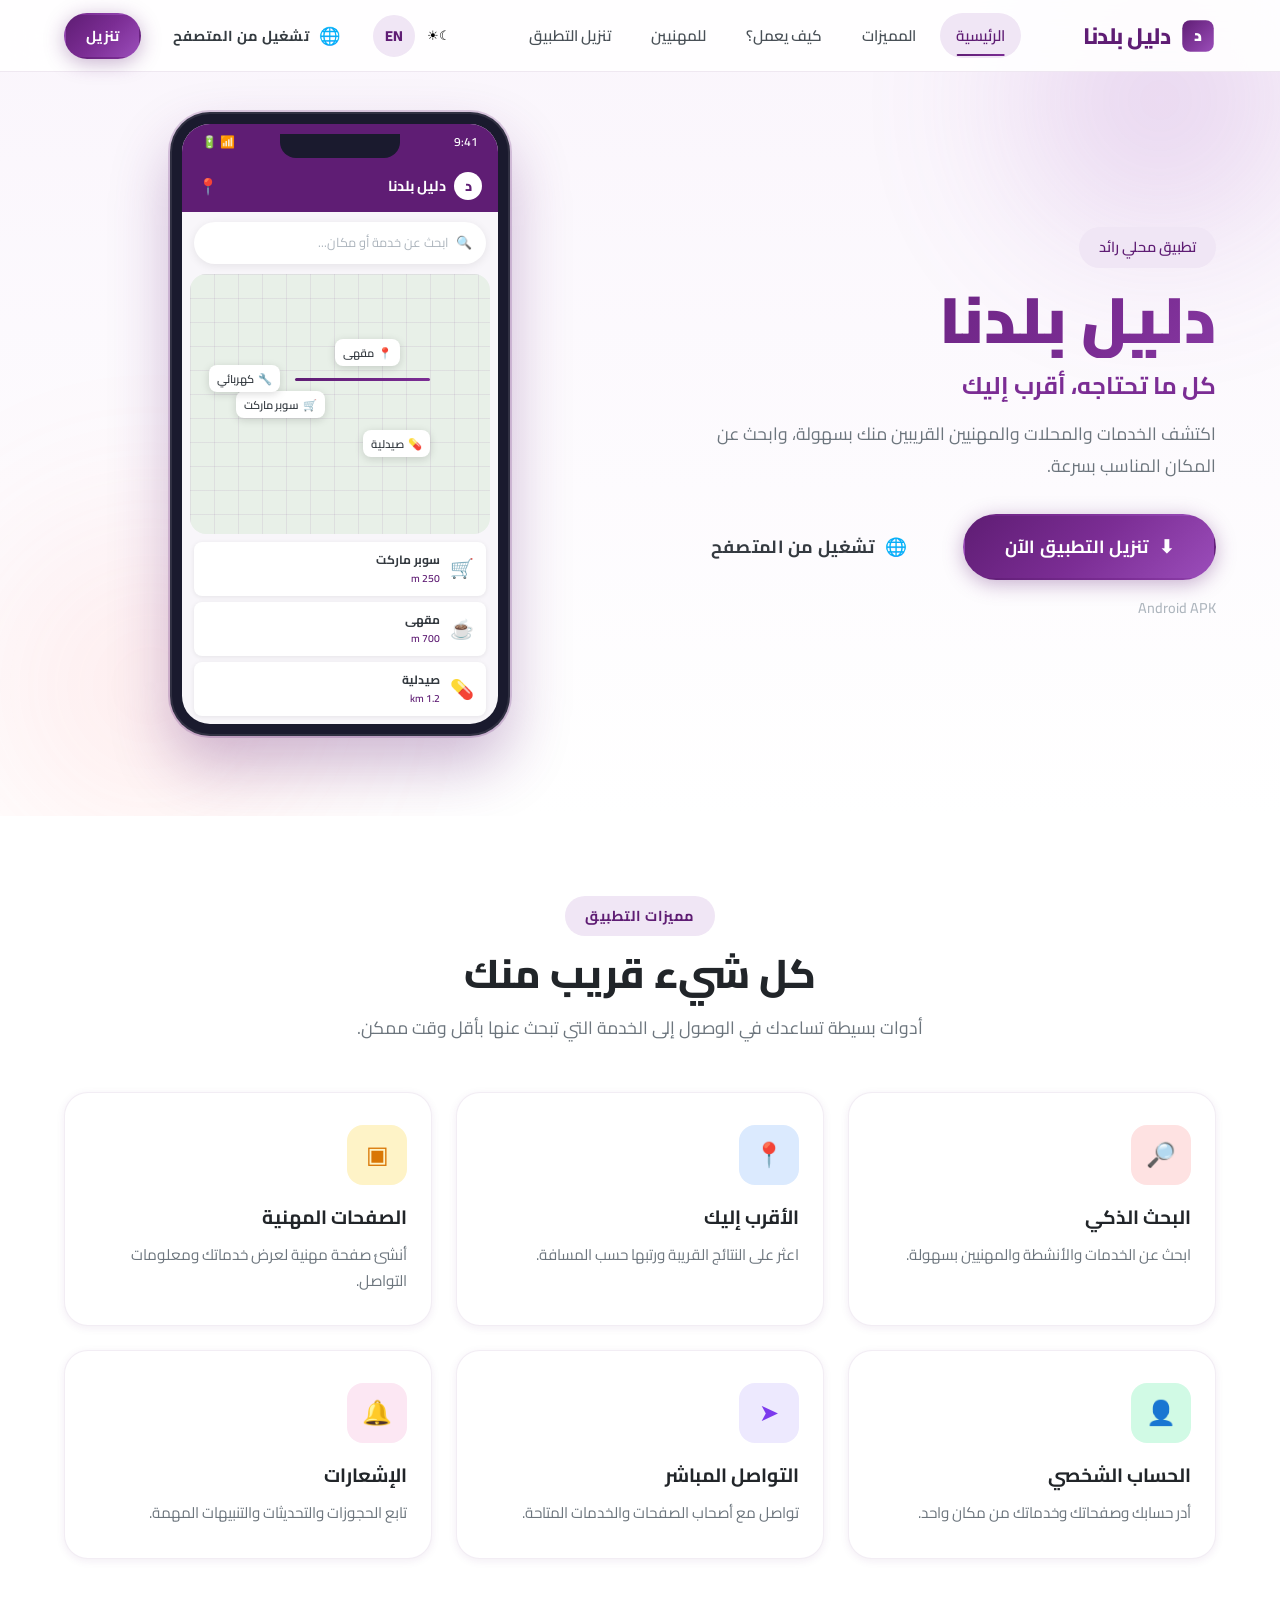
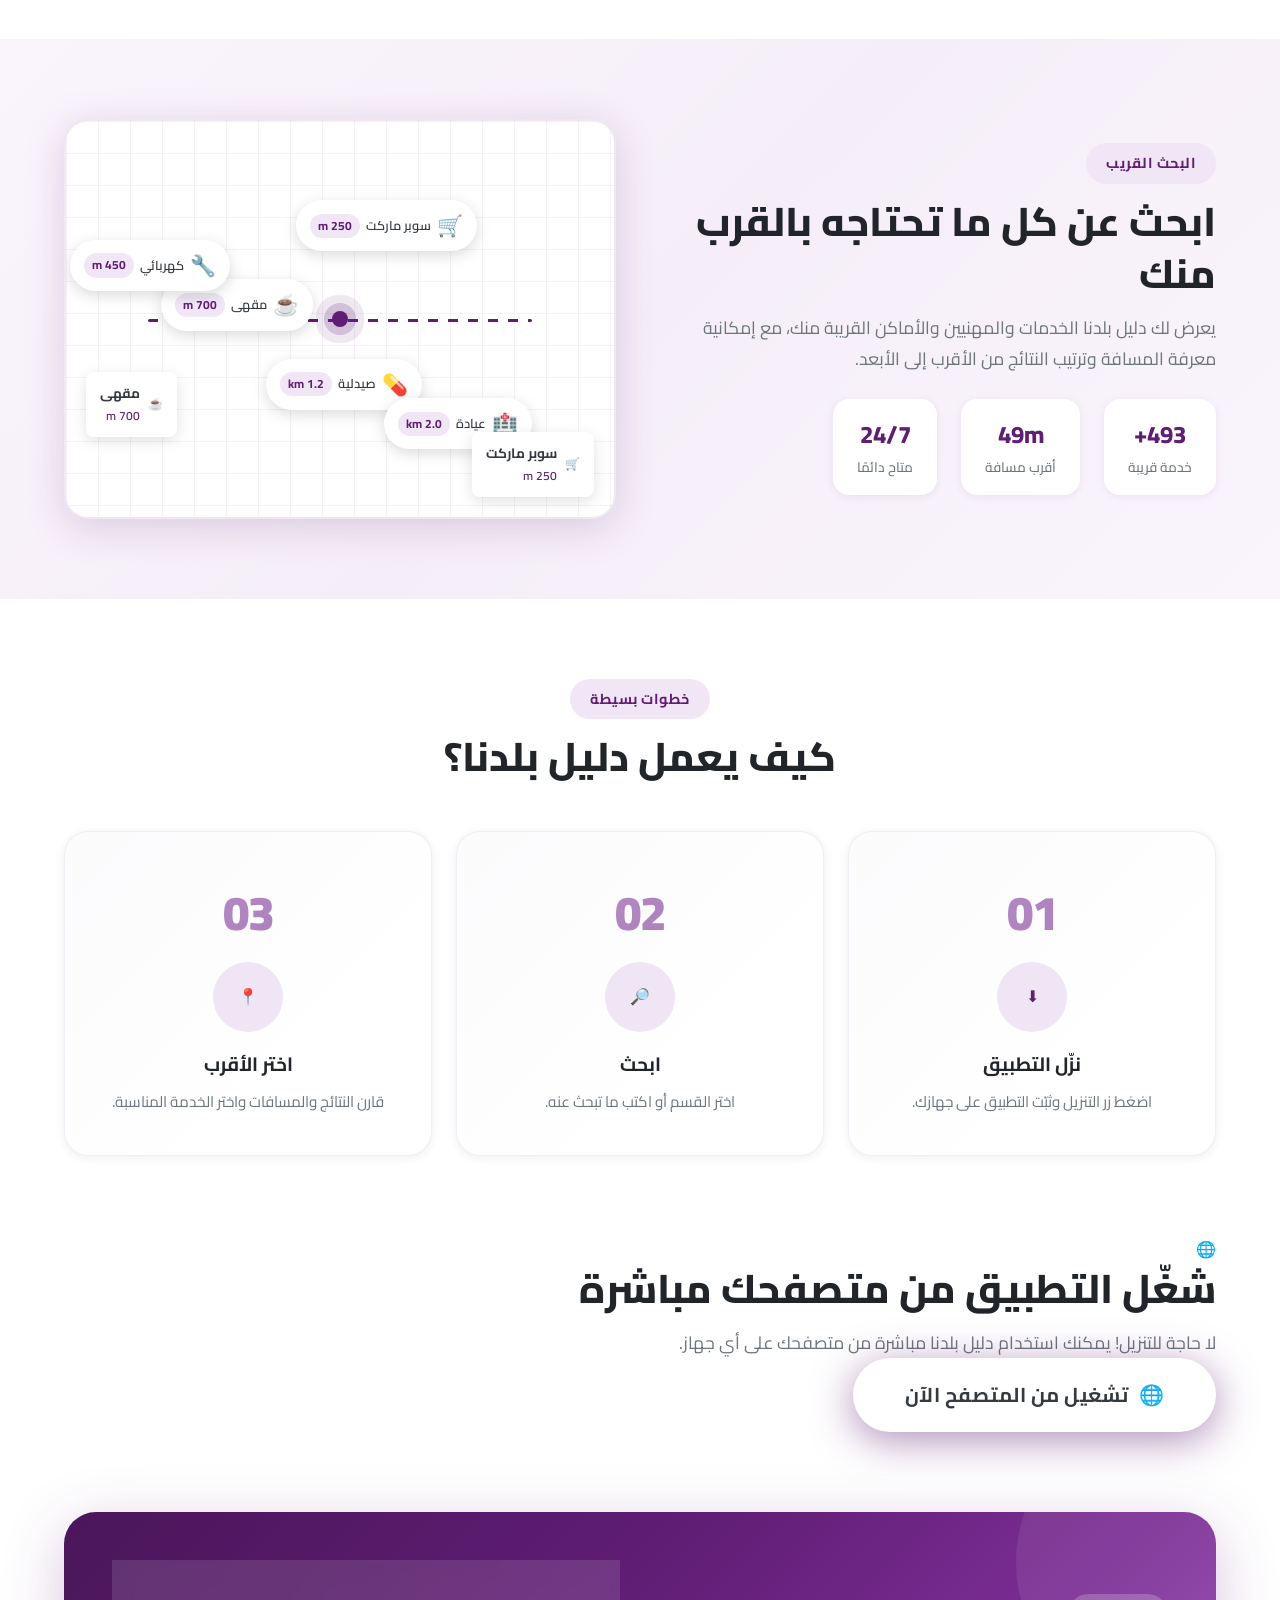
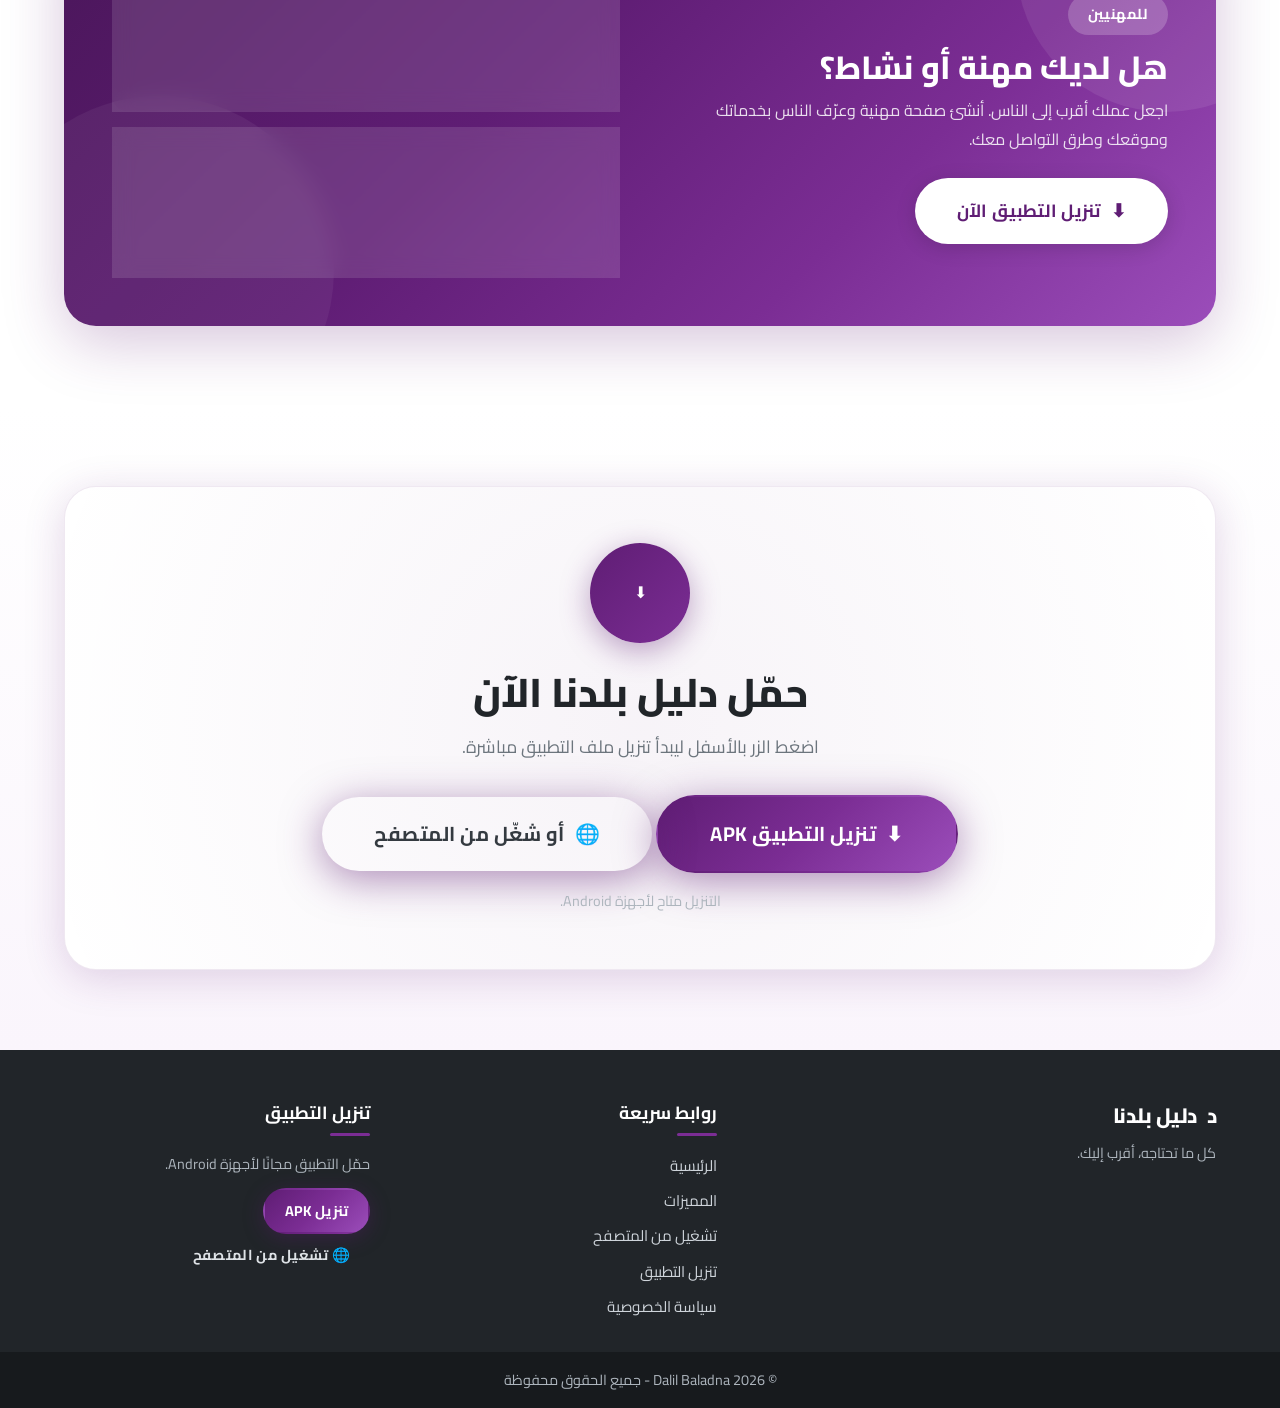
==== commit 48614b4f: "Add files via upload" ====
--- a/index.html
+++ b/index.html
@@ -1,1387 +1,194 @@
 <!DOCTYPE html>
 <html lang="ar" dir="rtl">
-
 <head>
-  <meta charset="UTF-8">
-  <meta name="viewport" content="width=device-width, initial-scale=1.0">
-
-  <title>دليل بلدنا | Dalil Baladna</title>
-
-  <meta name="description"
-    content="دليل بلدنا - منصة محلية للعثور على الخدمات والمحلات والمهنيين القريبين منك بسهولة.">
-
-  <meta name="theme-color" content="#5f1d74">
-
-  <meta property="og:title" content="دليل بلدنا | Dalil Baladna">
-  <meta property="og:description"
-    content="دليل بلدنا - منصة محلية للعثور على الخدمات والمحلات والمهنيين القريبين منك بسهولة.">
-  <meta property="og:type" content="website">
-  <meta property="og:url" content="https://dalilbaladna.vercel.app/">
-  <meta property="og:image" content="https://dalilbaladna.vercel.app/favicon.svg">
-
-  <link rel="icon" type="image/svg+xml" href="/favicon.svg">
-
-  <link rel="preconnect" href="https://fonts.googleapis.com">
-  <link rel="preconnect" href="https://fonts.gstatic.com" crossorigin>
-
-  <link
-    href="https://fonts.googleapis.com/css2?family=Cairo:wght@300;400;500;600;700;800;900&family=Tajawal:wght@300;400;500;700;800&display=swap"
-    rel="stylesheet">
-
-  <link rel="stylesheet" href="/style.css">
+<meta charset="UTF-8">
+<meta name="viewport" content="width=device-width, initial-scale=1.0">
+<title>دليل بلدنا | Dalil Baladna</title>
+<meta name="description" content="دليل بلدنا - منصة محلية للعثور على الخدمات والمحلات والمهنيين القريبين منك بسهولة.">
+<meta name="theme-color" content="#5f1d74">
+<meta property="og:title" content="دليل بلدنا | Dalil Baladna">
+<meta property="og:description" content="دليل بلدنا - منصة محلية للعثور على الخدمات والمحلات والمهنيين القريبين منك بسهولة.">
+<meta property="og:type" content="website">
+<meta property="og:url" content="https://dalilbaladna.vercel.app/">
+<meta property="og:image" content="favicon.svg">
+<link rel="icon" type="image/svg+xml" href="favicon.svg">
+<link rel="preconnect" href="https://fonts.googleapis.com">
+<link rel="preconnect" href="https://fonts.gstatic.com" crossorigin>
+<link href="https://fonts.googleapis.com/css2?family=Cairo:wght@300;400;500;600;700;800;900&family=Tajawal:wght@300;400;500;700;800&display=swap" rel="stylesheet">
+<link rel="stylesheet" href="style.css">
 </head>
-
 <body>
 
-  <!-- ================= HEADER ================= -->
+<header class="site-header" id="siteHeader">
+<nav class="container nav-container">
+<a href="#home" class="logo" aria-label="دليل بلدنا">
+<span class="logo-icon"><svg width="36" height="36" viewBox="0 0 64 64" fill="none" xmlns="http://www.w3.org/2000/svg">
+<defs><linearGradient id="logoGrad" x1="0%" y1="0%" x2="100%" y2="100%"><stop offset="0%" style="stop-color:#5f1d74"/><stop offset="100%" style="stop-color:#9b4dba"/></linearGradient></defs>
+<rect x="4" y="4" width="56" height="56" rx="14" fill="url(#logoGrad)"/>
+<text x="32" y="41" text-anchor="middle" font-size="28" font-weight="900" fill="white" font-family="Cairo, sans-serif">د</text>
+</svg></span>
+<span class="logo-text" data-i18n="nav.logo">دليل بلدنا</span>
+</a>
 
-  <header class="site-header" id="siteHeader">
-    <nav class="container nav-container">
+<ul class="nav-links" id="navLinks">
+<li><a href="#home" data-i18n="nav.home">الرئيسية</a></li>
+<li><a href="#features" data-i18n="nav.features">المميزات</a></li>
+<li><a href="#how-it-works" data-i18n="nav.how">كيف يعمل؟</a></li>
+<li><a href="#professionals" data-i18n="nav.professionals">للمهنيين</a></li>
+<li><a href="#download" data-i18n="nav.download">تنزيل التطبيق</a></li>
+</ul>
 
-      <a href="#home" class="logo" aria-label="دليل بلدنا">
+<div class="nav-actions">
+<button class="theme-toggle" id="themeToggle" aria-label="Toggle dark mode">
+<span class="theme-icon-dark">☾</span><span class="theme-icon-light">☀</span>
+</button>
+<button class="lang-toggle" id="langToggle" aria-label="Change language">EN</button>
+<a href="https://dalilbaladna.vercel.app/" target="_blank" rel="noopener" class="btn btn-outline btn-sm nav-web-btn">
+<span class="btn-icon">🌐</span><span data-i18n="nav.webApp">تشغيل من المتصفح</span>
+</a>
+<a href="https://github.com/dalilbaladna/dalil_baladna/releases/latest/download/dalil_baladna.apk" class="btn btn-primary btn-sm nav-download-btn" download data-i18n="nav.downloadBtn">تنزيل</a>
+<button class="hamburger" id="hamburger" aria-label="Toggle menu" aria-expanded="false"><span></span><span></span><span></span></button>
+</div>
+</nav>
+</header>
 
-        <span class="logo-icon">
-          <svg width="36" height="36" viewBox="0 0 64 64" fill="none"
-            xmlns="http://www.w3.org/2000/svg">
+<div class="mobile-menu" id="mobileMenu">
+<ul>
+<li><a href="#home" data-i18n="nav.home">الرئيسية</a></li>
+<li><a href="#features" data-i18n="nav.features">المميزات</a></li>
+<li><a href="#how-it-works" data-i18n="nav.how">كيف يعمل؟</a></li>
+<li><a href="#professionals" data-i18n="nav.professionals">للمهنيين</a></li>
+<li><a href="#download" data-i18n="nav.download">تنزيل التطبيق</a></li>
+<li><a href="privacy-policy.html" data-i18n="nav.privacy">سياسة الخصوصية</a></li>
+</ul>
+<a href="https://dalilbaladna.vercel.app/" target="_blank" rel="noopener" class="btn btn-outline btn-block">🌐 <span data-i18n="nav.webApp">تشغيل من المتصفح</span></a>
+<a href="https://github.com/dalilbaladna/dalil_baladna/releases/latest/download/dalil_baladna.apk" class="btn btn-primary btn-block" download data-i18n="nav.downloadBtn">تنزيل التطبيق</a>
+</div>
 
-            <defs>
-              <linearGradient id="logoGrad"
-                x1="0%" y1="0%" x2="100%" y2="100%">
-                <stop offset="0%" style="stop-color:#5f1d74"></stop>
-                <stop offset="100%" style="stop-color:#9b4dba"></stop>
-              </linearGradient>
-            </defs>
+<section class="hero" id="home">
+<div class="hero-bg-shape hero-bg-1"></div><div class="hero-bg-shape hero-bg-2"></div>
+<div class="container hero-container">
+<div class="hero-content">
+<span class="hero-badge" data-i18n="hero.badge">تطبيق محلي رائد</span>
+<h1 class="hero-title"><span data-i18n="hero.title">دليل بلدنا</span></h1>
+<p class="hero-subtitle" data-i18n="hero.subtitle">كل ما تحتاجه، أقرب إليك</p>
+<p class="hero-text" data-i18n="hero.text">اكتشف الخدمات والمحلات والمهنيين القريبين منك بسهولة، وابحث عن المكان المناسب بسرعة.</p>
+<div class="hero-actions">
+<a href="https://github.com/dalilbaladna/dalil_baladna/releases/latest/download/dalil_baladna.apk" class="btn btn-primary btn-lg" download>⬇ <span data-i18n="hero.downloadBtn">تنزيل التطبيق الآن</span></a>
+<a href="https://dalilbaladna.vercel.app/" target="_blank" rel="noopener" class="btn btn-outline btn-lg">🌐 <span data-i18n="hero.webAppBtn">تشغيل من المتصفح</span></a>
+<span class="hero-apk-label" data-i18n="hero.apkLabel">Android APK</span>
+</div>
+</div>
+<div class="hero-phone-wrapper">
+<div class="phone-mockup animate-float"><div class="phone-frame"><div class="phone-notch"></div><div class="phone-screen">
+<div class="phone-status-bar"><span class="phone-time">9:41</span><span class="phone-icons">📶 🔋</span></div>
+<div class="phone-app-header"><span class="phone-app-logo">د</span><span class="phone-app-name" data-i18n="phone.appName">دليل بلدنا</span><span class="phone-app-location">📍</span></div>
+<div class="phone-search-bar"><span>🔍</span><span data-i18n="phone.searchPlaceholder">ابحث عن خدمة أو مكان...</span></div>
+<div class="phone-map"><div class="phone-map-grid"></div>
+<div class="phone-pin" style="top:25%;right:30%"><span>📍</span><span class="pin-label">مقهى</span></div>
+<div class="phone-pin" style="top:45%;right:55%"><span>🛒</span><span class="pin-label">سوبر ماركت</span></div>
+<div class="phone-pin" style="top:60%;right:20%"><span>💊</span><span class="pin-label">صيدلية</span></div>
+<div class="phone-pin" style="top:35%;right:70%"><span>🔧</span><span class="pin-label">كهربائي</span></div>
+<div class="phone-route-line"></div></div>
+<div class="phone-nearby">
+<div class="phone-nearby-card"><span class="nearby-icon">🛒</span><div class="nearby-info"><strong data-i18n="phone.nearby1">سوبر ماركت</strong><span class="nearby-distance">250 m</span></div></div>
+<div class="phone-nearby-card"><span class="nearby-icon">☕</span><div class="nearby-info"><strong data-i18n="phone.nearby2">مقهى</strong><span class="nearby-distance">700 m</span></div></div>
+<div class="phone-nearby-card"><span class="nearby-icon">💊</span><div class="nearby-info"><strong data-i18n="phone.nearby3">صيدلية</strong><span class="nearby-distance">1.2 km</span></div></div>
+</div>
+</div></div></div>
+</div>
+</div>
+</section>
 
-            <rect x="4" y="4" width="56" height="56" rx="14"
-              fill="url(#logoGrad)"></rect>
+<section class="features-section" id="features"><div class="container">
+<div class="section-header"><span class="section-badge" data-i18n="features.badge">مميزات التطبيق</span><h2 class="section-title" data-i18n="features.title">كل شيء قريب منك</h2><p class="section-desc" data-i18n="features.desc">أدوات بسيطة تساعدك في الوصول إلى الخدمة التي تبحث عنها بأقل وقت ممكن.</p></div>
+<div class="features-grid">
+<div class="feature-card" data-animate><div class="feature-icon feature-icon-1">🔎</div><h3 data-i18n="features.f1.title">البحث الذكي</h3><p data-i18n="features.f1.desc">ابحث عن الخدمات والأنشطة والمهنيين بسهولة.</p></div>
+<div class="feature-card" data-animate><div class="feature-icon feature-icon-2">📍</div><h3 data-i18n="features.f2.title">الأقرب إليك</h3><p data-i18n="features.f2.desc">اعثر على النتائج القريبة ورتبها حسب المسافة.</p></div>
+<div class="feature-card" data-animate><div class="feature-icon feature-icon-3">▣</div><h3 data-i18n="features.f3.title">الصفحات المهنية</h3><p data-i18n="features.f3.desc">أنشئ صفحة مهنية لعرض خدماتك ومعلومات التواصل.</p></div>
+<div class="feature-card" data-animate><div class="feature-icon feature-icon-4">👤</div><h3 data-i18n="features.f4.title">الحساب الشخصي</h3><p data-i18n="features.f4.desc">أدر حسابك وصفحاتك وخدماتك من مكان واحد.</p></div>
+<div class="feature-card" data-animate><div class="feature-icon feature-icon-5">➤</div><h3 data-i18n="features.f5.title">التواصل المباشر</h3><p data-i18n="features.f5.desc">تواصل مع أصحاب الصفحات والخدمات المتاحة.</p></div>
+<div class="feature-card" data-animate><div class="feature-icon feature-icon-6">🔔</div><h3 data-i18n="features.f6.title">الإشعارات</h3><p data-i18n="features.f6.desc">تابع الحجوزات والتحديثات والتنبيهات المهمة.</p></div>
+</div></div></section>
 
-            <text x="32" y="41"
-              text-anchor="middle"
-              font-size="28"
-              font-weight="900"
-              fill="white"
-              font-family="Cairo, sans-serif">د</text>
+<section class="nearby-section" id="nearby"><div class="container nearby-container">
+<div class="nearby-content"><span class="section-badge" data-i18n="nearby.badge">البحث القريب</span><h2 class="section-title" data-i18n="nearby.title">ابحث عن كل ما تحتاجه بالقرب منك</h2><p class="section-desc" data-i18n="nearby.text">يعرض لك دليل بلدنا الخدمات والمهنيين والأماكن القريبة منك، مع إمكانية معرفة المسافة وترتيب النتائج من الأقرب إلى الأبعد.</p>
+<div class="nearby-stats"><div class="stat-item"><span class="stat-number">+500</span><span class="stat-label" data-i18n="nearby.stat1">خدمة قريبة</span></div><div class="stat-item"><span class="stat-number">50m</span><span class="stat-label" data-i18n="nearby.stat2">أقرب مسافة</span></div><div class="stat-item"><span class="stat-number">24/7</span><span class="stat-label" data-i18n="nearby.stat3">متاح دائمًا</span></div></div>
+</div>
+<div class="map-visual" data-animate><div class="map-grid-bg"></div>
+<div class="map-pin" style="top:20%;right:25%"><span class="map-pin-icon">🛒</span><span class="map-pin-label">سوبر ماركت</span><span class="map-pin-distance">250 m</span></div>
+<div class="map-pin" style="top:40%;right:55%"><span class="map-pin-icon">☕</span><span class="map-pin-label">مقهى</span><span class="map-pin-distance">700 m</span></div>
+<div class="map-pin" style="top:60%;right:35%"><span class="map-pin-icon">💊</span><span class="map-pin-label">صيدلية</span><span class="map-pin-distance">1.2 km</span></div>
+<div class="map-pin" style="top:30%;right:70%"><span class="map-pin-icon">🔧</span><span class="map-pin-label">كهربائي</span><span class="map-pin-distance">450 m</span></div>
+<div class="map-pin" style="top:70%;right:15%"><span class="map-pin-icon">🏥</span><span class="map-pin-label">عيادة</span><span class="map-pin-distance">2.0 km</span></div>
+<div class="map-route-dashed"></div><div class="map-center-dot"></div>
+<div class="map-floating-card map-card-1"><span class="map-card-icon">🛒</span><div><strong>سوبر ماركت</strong><span>250 m</span></div></div>
+<div class="map-floating-card map-card-2"><span class="map-card-icon">☕</span><div><strong>مقهى</strong><span>700 m</span></div></div>
+</div>
+</div></section>
 
-          </svg>
-        </span>
+<section class="how-section" id="how-it-works"><div class="container">
+<div class="section-header"><span class="section-badge" data-i18n="how.badge">خطوات بسيطة</span><h2 class="section-title" data-i18n="how.title">كيف يعمل دليل بلدنا؟</h2></div>
+<div class="steps-grid">
+<div class="step-card" data-animate><div class="step-number">01</div><div class="step-icon">⬇</div><h3 data-i18n="how.step1.title">نزّل التطبيق</h3><p data-i18n="how.step1.desc">اضغط زر التنزيل وثبّت التطبيق على جهازك.</p></div>
+<div class="step-card" data-animate><div class="step-number">02</div><div class="step-icon">🔎</div><h3 data-i18n="how.step2.title">ابحث</h3><p data-i18n="how.step2.desc">اختر القسم أو اكتب ما تبحث عنه.</p></div>
+<div class="step-card" data-animate><div class="step-number">03</div><div class="step-icon">📍</div><h3 data-i18n="how.step3.title">اختر الأقرب</h3><p data-i18n="how.step3.desc">قارن النتائج والمسافات واختر الخدمة المناسبة.</p></div>
+</div></div></section>
 
-        <span class="logo-text" data-i18n="nav.logo">
-          دليل بلدنا
-        </span>
+<section class="web-app-section" id="web-app"><div class="container"><div class="web-app-card">
+<div class="web-app-icon">🌐</div><h2 class="section-title" data-i18n="webapp.title">شغّل التطبيق من متصفحك مباشرة</h2>
+<p class="section-desc" data-i18n="webapp.text">لا حاجة للتنزيل! يمكنك استخدام دليل بلدنا مباشرة من متصفحك على أي جهاز.</p>
+<a href="https://dalilbaladna.vercel.app/" target="_blank" rel="noopener" class="btn btn-outline btn-xl">🌐 <span data-i18n="webapp.btn">تشغيل من المتصفح الآن</span></a>
+</div></div></section>
 
-      </a>
+<section class="professionals-section" id="professionals"><div class="container"><div class="professionals-card">
+<div class="professionals-content"><span class="section-badge badge-light" data-i18n="pro.badge">للمهنيين</span><h2 class="section-title text-white" data-i18n="pro.title">هل لديك مهنة أو نشاط؟</h2><p class="section-desc text-light" data-i18n="pro.text">اجعل عملك أقرب إلى الناس. أنشئ صفحة مهنية وعرّف الناس بخدماتك وموقعك وطرق التواصل معك.</p>
+<a href="https://github.com/dalilbaladna/dalil_baladna/releases/latest/download/dalil_baladna.apk" class="btn btn-light btn-lg" download>⬇ <span data-i18n="pro.downloadBtn">تنزيل التطبيق الآن</span></a></div>
+<div class="professionals-visual"><div class="pro-visual-card"><span class="pro-visual-icon">🛠️</span><h4 data-i18n="pro.cardTitle">صفحة مهنية</h4><p data-i18n="pro.cardText">اعرض خدماتك، موقعك، وطرق التواصل.</p></div><div class="pro-visual-card pro-card-2"><span class="pro-visual-icon">📈</span><h4 data-i18n="pro.cardTitle2">وصول أوسع</h4><p data-i18n="pro.cardText2">اجعل عملاءك يجدونك بسهولة.</p></div></div>
+</div></div></section>
 
-      <ul class="nav-links" id="navLinks">
+<section class="download-section" id="download"><div class="container"><div class="download-card">
+<div class="download-icon-circle">⬇</div><h2 class="section-title" data-i18n="download.title">حمّل دليل بلدنا الآن</h2><p class="section-desc" data-i18n="download.text">اضغط الزر بالأسفل ليبدأ تنزيل ملف التطبيق مباشرة.</p>
+<div class="download-buttons">
+<a href="https://github.com/dalilbaladna/dalil_baladna/releases/latest/download/dalil_baladna.apk" class="btn btn-primary btn-xl" download>⬇ <span data-i18n="download.btn">تنزيل التطبيق APK</span></a>
+<a href="https://dalilbaladna.vercel.app/" target="_blank" rel="noopener" class="btn btn-outline btn-xl">🌐 <span data-i18n="download.webBtn">أو شغّل من المتصفح</span></a>
+</div><p class="download-note" data-i18n="download.note">التنزيل متاح لأجهزة Android.</p>
+</div></div></section>
 
-        <li>
-          <a href="#home" data-i18n="nav.home">الرئيسية</a>
-        </li>
+<footer class="site-footer"><div class="container footer-container">
+<div class="footer-col footer-brand-col"><a href="#home" class="logo footer-logo"><span class="logo-icon">د</span><span class="logo-text" data-i18n="nav.logo">دليل بلدنا</span></a><p class="footer-tagline" data-i18n="footer.tagline">كل ما تحتاجه، أقرب إليك.</p></div>
+<div class="footer-col"><h4 data-i18n="footer.linksTitle">روابط سريعة</h4><ul class="footer-links">
+<li><a href="#home" data-i18n="nav.home">الرئيسية</a></li><li><a href="#features" data-i18n="nav.features">المميزات</a></li><li><a href="#web-app" data-i18n="footer.webApp">تشغيل من المتصفح</a></li><li><a href="#download" data-i18n="nav.download">تنزيل التطبيق</a></li><li><a href="privacy-policy.html" id="privacyLink" data-i18n="nav.privacy">سياسة الخصوصية</a></li>
+</ul></div>
+<div class="footer-col"><h4 data-i18n="footer.downloadTitle">تنزيل التطبيق</h4><p class="footer-download-text" data-i18n="footer.downloadText">حمّل التطبيق مجانًا لأجهزة Android.</p>
+<a href="https://github.com/dalilbaladna/dalil_baladna/releases/latest/download/dalil_baladna.apk" class="btn btn-primary btn-sm" download data-i18n="footer.downloadBtn">تنزيل APK</a>
+<a href="https://dalilbaladna.vercel.app/" target="_blank" rel="noopener" class="btn btn-outline btn-sm footer-web-btn" data-i18n="footer.webBtn">🌐 تشغيل من المتصفح</a></div>
+</div><div class="footer-bottom"><div class="container"><p>&copy; 2026 Dalil Baladna - <span data-i18n="footer.rights">جميع الحقوق محفوظة</span></p></div></div></footer>
 
-        <li>
-          <a href="#features" data-i18n="nav.features">المميزات</a>
-        </li>
+<script src="script.js"></script>
+<script>
+(function () {
+  const params = new URLSearchParams(window.location.search);
+  const token = params.get('token');
+  if (!token) return;
 
-        <li>
-          <a href="#how-it-works" data-i18n="nav.how">كيف يعمل؟</a>
-        </li>
+  const appUrl = 'dalilbaladna://invite?token=' + encodeURIComponent(token);
+  const webUrl = 'https://dalilbaladna.vercel.app/invite?token=' + encodeURIComponent(token);
 
-        <li>
-          <a href="#professionals" data-i18n="nav.professionals">
-            للمهنيين
-          </a>
-        </li>
+  if (/Android|iPhone|iPad|iPod/i.test(navigator.userAgent)) {
+    let hidden = false;
+    const markHidden = () => { hidden = true; };
+    document.addEventListener('visibilitychange', markHidden, { once: true });
 
-        <li>
-          <a href="#download" data-i18n="nav.download">
-            تنزيل التطبيق
-          </a>
-        </li>
+    window.location.href = appUrl;
 
-      </ul>
-
-      <div class="nav-actions">
-
-        <button
-          class="theme-toggle"
-          id="themeToggle"
-          aria-label="Toggle dark mode">
-
-          <span class="theme-icon-dark">☾</span>
-          <span class="theme-icon-light">☀</span>
-
-        </button>
-
-        <button
-          class="lang-toggle"
-          id="langToggle"
-          aria-label="Change language">
-          EN
-        </button>
-
-        <a
-          href="https://dalilbaladna.vercel.app/"
-          target="_blank"
-          rel="noopener"
-          class="btn btn-outline btn-sm nav-web-btn">
-
-          <span class="btn-icon">🌐</span>
-
-          <span data-i18n="nav.webApp">
-            تشغيل من المتصفح
-          </span>
-
-        </a>
-
-        <a
-          href="https://github.com/dalilbaladna/dalil_baladna/releases/latest/download/dalil_baladna.apk"
-          class="btn btn-primary btn-sm nav-download-btn"
-          download
-          data-i18n="nav.downloadBtn">
-          تنزيل
-        </a>
-
-        <button
-          class="hamburger"
-          id="hamburger"
-          aria-label="Toggle menu"
-          aria-expanded="false">
-
-          <span></span>
-          <span></span>
-          <span></span>
-
-        </button>
-
-      </div>
-
-    </nav>
-  </header>
-
-
-  <!-- ================= MOBILE MENU ================= -->
-
-  <div class="mobile-menu" id="mobileMenu">
-
-    <ul>
-
-      <li>
-        <a href="#home" data-i18n="nav.home">
-          الرئيسية
-        </a>
-      </li>
-
-      <li>
-        <a href="#features" data-i18n="nav.features">
-          المميزات
-        </a>
-      </li>
-
-      <li>
-        <a href="#how-it-works" data-i18n="nav.how">
-          كيف يعمل؟
-        </a>
-      </li>
-
-      <li>
-        <a href="#professionals" data-i18n="nav.professionals">
-          للمهنيين
-        </a>
-      </li>
-
-      <li>
-        <a href="#download" data-i18n="nav.download">
-          تنزيل التطبيق
-        </a>
-      </li>
-
-      <li>
-        <a href="privacy-policy.html" data-i18n="nav.privacy">
-          سياسة الخصوصية
-        </a>
-      </li>
-
-    </ul>
-
-    <a
-      href="https://dalilbaladna.vercel.app/"
-      target="_blank"
-      rel="noopener"
-      class="btn btn-outline btn-block">
-
-      🌐
-      <span data-i18n="nav.webApp">
-        تشغيل من المتصفح
-      </span>
-
-    </a>
-
-    <a
-      href="https://github.com/dalilbaladna/dalil_baladna/releases/latest/download/dalil_baladna.apk"
-      class="btn btn-primary btn-block"
-      download
-      data-i18n="nav.downloadBtn">
-
-      تنزيل التطبيق
-
-    </a>
-
-  </div>
-
-
-  <!-- ================= HERO ================= -->
-
-  <section class="hero" id="home">
-
-    <div class="hero-bg-shape hero-bg-1"></div>
-    <div class="hero-bg-shape hero-bg-2"></div>
-
-    <div class="container hero-container">
-
-      <div class="hero-content">
-
-        <span class="hero-badge" data-i18n="hero.badge">
-          تطبيق محلي رائد
-        </span>
-
-        <h1 class="hero-title">
-          <span data-i18n="hero.title">
-            دليل بلدنا
-          </span>
-        </h1>
-
-        <p class="hero-subtitle" data-i18n="hero.subtitle">
-          كل ما تحتاجه، أقرب إليك
-        </p>
-
-        <p class="hero-text" data-i18n="hero.text">
-          اكتشف الخدمات والمحلات والمهنيين القريبين منك بسهولة،
-          وابحث عن المكان المناسب بسرعة.
-        </p>
-
-        <div class="hero-actions">
-
-          <a
-            href="https://github.com/dalilbaladna/dalil_baladna/releases/latest/download/dalil_baladna.apk"
-            class="btn btn-primary btn-lg"
-            download>
-
-            ⬇
-
-            <span data-i18n="hero.downloadBtn">
-              تنزيل التطبيق الآن
-            </span>
-
-          </a>
-
-          <a
-            href="https://dalilbaladna.vercel.app/"
-            target="_blank"
-            rel="noopener"
-            class="btn btn-outline btn-lg">
-
-            🌐
-
-            <span data-i18n="hero.webAppBtn">
-              تشغيل من المتصفح
-            </span>
-
-          </a>
-
-          <span
-            class="hero-apk-label"
-            data-i18n="hero.apkLabel">
-            Android APK
-          </span>
-
-        </div>
-
-      </div>
-
-
-      <div class="hero-phone-wrapper">
-
-        <div class="phone-mockup animate-float">
-
-          <div class="phone-frame">
-
-            <div class="phone-notch"></div>
-
-            <div class="phone-screen">
-
-              <div class="phone-status-bar">
-                <span class="phone-time">9:41</span>
-                <span class="phone-icons">📶 🔋</span>
-              </div>
-
-              <div class="phone-app-header">
-
-                <span class="phone-app-logo">د</span>
-
-                <span
-                  class="phone-app-name"
-                  data-i18n="phone.appName">
-                  دليل بلدنا
-                </span>
-
-                <span class="phone-app-location">📍</span>
-
-              </div>
-
-              <div class="phone-search-bar">
-
-                <span>🔍</span>
-
-                <span data-i18n="phone.searchPlaceholder">
-                  ابحث عن خدمة أو مكان...
-                </span>
-
-              </div>
-
-              <div class="phone-map">
-
-                <div class="phone-map-grid"></div>
-
-                <div
-                  class="phone-pin"
-                  style="top:25%;right:30%">
-
-                  <span>📍</span>
-                  <span class="pin-label">مقهى</span>
-
-                </div>
-
-                <div
-                  class="phone-pin"
-                  style="top:45%;right:55%">
-
-                  <span>🛒</span>
-                  <span class="pin-label">سوبر ماركت</span>
-
-                </div>
-
-                <div
-                  class="phone-pin"
-                  style="top:60%;right:20%">
-
-                  <span>💊</span>
-                  <span class="pin-label">صيدلية</span>
-
-                </div>
-
-                <div
-                  class="phone-pin"
-                  style="top:35%;right:70%">
-
-                  <span>🔧</span>
-                  <span class="pin-label">كهربائي</span>
-
-                </div>
-
-                <div class="phone-route-line"></div>
-
-              </div>
-
-              <div class="phone-nearby">
-
-                <div class="phone-nearby-card">
-
-                  <span class="nearby-icon">🛒</span>
-
-                  <div class="nearby-info">
-
-                    <strong data-i18n="phone.nearby1">
-                      سوبر ماركت
-                    </strong>
-
-                    <span class="nearby-distance">
-                      250 m
-                    </span>
-
-                  </div>
-
-                </div>
-
-                <div class="phone-nearby-card">
-
-                  <span class="nearby-icon">☕</span>
-
-                  <div class="nearby-info">
-
-                    <strong data-i18n="phone.nearby2">
-                      مقهى
-                    </strong>
-
-                    <span class="nearby-distance">
-                      700 m
-                    </span>
-
-                  </div>
-
-                </div>
-
-                <div class="phone-nearby-card">
-
-                  <span class="nearby-icon">💊</span>
-
-                  <div class="nearby-info">
-
-                    <strong data-i18n="phone.nearby3">
-                      صيدلية
-                    </strong>
-
-                    <span class="nearby-distance">
-                      1.2 km
-                    </span>
-
-                  </div>
-
-                </div>
-
-              </div>
-
-            </div>
-
-          </div>
-
-        </div>
-
-      </div>
-
-    </div>
-
-  </section>
-
-
-  <!-- ================= FEATURES ================= -->
-
-  <section class="features-section" id="features">
-
-    <div class="container">
-
-      <div class="section-header">
-
-        <span class="section-badge" data-i18n="features.badge">
-          مميزات التطبيق
-        </span>
-
-        <h2 class="section-title" data-i18n="features.title">
-          كل شيء قريب منك
-        </h2>
-
-        <p class="section-desc" data-i18n="features.desc">
-          أدوات بسيطة تساعدك في الوصول إلى الخدمة التي تبحث عنها بأقل وقت ممكن.
-        </p>
-
-      </div>
-
-      <div class="features-grid">
-
-        <div class="feature-card" data-animate>
-          <div class="feature-icon feature-icon-1">🔎</div>
-          <h3 data-i18n="features.f1.title">
-            البحث الذكي
-          </h3>
-          <p data-i18n="features.f1.desc">
-            ابحث عن الخدمات والأنشطة والمهنيين بسهولة.
-          </p>
-        </div>
-
-        <div class="feature-card" data-animate>
-          <div class="feature-icon feature-icon-2">📍</div>
-          <h3 data-i18n="features.f2.title">
-            الأقرب إليك
-          </h3>
-          <p data-i18n="features.f2.desc">
-            اعثر على النتائج القريبة ورتبها حسب المسافة.
-          </p>
-        </div>
-
-        <div class="feature-card" data-animate>
-          <div class="feature-icon feature-icon-3">▣</div>
-          <h3 data-i18n="features.f3.title">
-            الصفحات المهنية
-          </h3>
-          <p data-i18n="features.f3.desc">
-            أنشئ صفحة مهنية لعرض خدماتك ومعلومات التواصل.
-          </p>
-        </div>
-
-        <div class="feature-card" data-animate>
-          <div class="feature-icon feature-icon-4">👤</div>
-          <h3 data-i18n="features.f4.title">
-            الحساب الشخصي
-          </h3>
-          <p data-i18n="features.f4.desc">
-            أدر حسابك وصفحاتك وخدماتك من مكان واحد.
-          </p>
-        </div>
-
-        <div class="feature-card" data-animate>
-          <div class="feature-icon feature-icon-5">➤</div>
-          <h3 data-i18n="features.f5.title">
-            التواصل المباشر
-          </h3>
-          <p data-i18n="features.f5.desc">
-            تواصل مع أصحاب الصفحات والخدمات المتاحة.
-          </p>
-        </div>
-
-        <div class="feature-card" data-animate>
-          <div class="feature-icon feature-icon-6">🔔</div>
-          <h3 data-i18n="features.f6.title">
-            الإشعارات
-          </h3>
-          <p data-i18n="features.f6.desc">
-            تابع الحجوزات والتحديثات والتنبيهات المهمة.
-          </p>
-        </div>
-
-      </div>
-
-    </div>
-
-  </section>
-
-
-  <!-- ================= NEARBY ================= -->
-
-  <section class="nearby-section" id="nearby">
-
-    <div class="container nearby-container">
-
-      <div class="nearby-content">
-
-        <span class="section-badge" data-i18n="nearby.badge">
-          البحث القريب
-        </span>
-
-        <h2 class="section-title" data-i18n="nearby.title">
-          ابحث عن كل ما تحتاجه بالقرب منك
-        </h2>
-
-        <p class="section-desc" data-i18n="nearby.text">
-          يعرض لك دليل بلدنا الخدمات والمهنيين والأماكن القريبة منك،
-          مع إمكانية معرفة المسافة وترتيب النتائج من الأقرب إلى الأبعد.
-        </p>
-
-        <div class="nearby-stats">
-
-          <div class="stat-item">
-            <span class="stat-number">+500</span>
-            <span class="stat-label" data-i18n="nearby.stat1">
-              خدمة قريبة
-            </span>
-          </div>
-
-          <div class="stat-item">
-            <span class="stat-number">50m</span>
-            <span class="stat-label" data-i18n="nearby.stat2">
-              أقرب مسافة
-            </span>
-          </div>
-
-          <div class="stat-item">
-            <span class="stat-number">24/7</span>
-            <span class="stat-label" data-i18n="nearby.stat3">
-              متاح دائمًا
-            </span>
-          </div>
-
-        </div>
-
-      </div>
-
-
-      <div class="map-visual" data-animate>
-
-        <div class="map-grid-bg"></div>
-
-        <div class="map-pin" style="top:20%;right:25%">
-          <span class="map-pin-icon">🛒</span>
-          <span class="map-pin-label">سوبر ماركت</span>
-          <span class="map-pin-distance">250 m</span>
-        </div>
-
-        <div class="map-pin" style="top:40%;right:55%">
-          <span class="map-pin-icon">☕</span>
-          <span class="map-pin-label">مقهى</span>
-          <span class="map-pin-distance">700 m</span>
-        </div>
-
-        <div class="map-pin" style="top:60%;right:35%">
-          <span class="map-pin-icon">💊</span>
-          <span class="map-pin-label">صيدلية</span>
-          <span class="map-pin-distance">1.2 km</span>
-        </div>
-
-        <div class="map-pin" style="top:30%;right:70%">
-          <span class="map-pin-icon">🔧</span>
-          <span class="map-pin-label">كهربائي</span>
-          <span class="map-pin-distance">450 m</span>
-        </div>
-
-        <div class="map-pin" style="top:70%;right:15%">
-          <span class="map-pin-icon">🏥</span>
-          <span class="map-pin-label">عيادة</span>
-          <span class="map-pin-distance">2.0 km</span>
-        </div>
-
-        <div class="map-route-dashed"></div>
-        <div class="map-center-dot"></div>
-
-        <div class="map-floating-card map-card-1">
-
-          <span class="map-card-icon">🛒</span>
-
-          <div>
-            <strong>سوبر ماركت</strong>
-            <span>250 m</span>
-          </div>
-
-        </div>
-
-        <div class="map-floating-card map-card-2">
-
-          <span class="map-card-icon">☕</span>
-
-          <div>
-            <strong>مقهى</strong>
-            <span>700 m</span>
-          </div>
-
-        </div>
-
-      </div>
-
-    </div>
-
-  </section>
-
-
-  <!-- ================= HOW IT WORKS ================= -->
-
-  <section class="how-section" id="how-it-works">
-
-    <div class="container">
-
-      <div class="section-header">
-
-        <span class="section-badge" data-i18n="how.badge">
-          خطوات بسيطة
-        </span>
-
-        <h2 class="section-title" data-i18n="how.title">
-          كيف يعمل دليل بلدنا؟
-        </h2>
-
-      </div>
-
-      <div class="steps-grid">
-
-        <div class="step-card" data-animate>
-
-          <div class="step-number">01</div>
-
-          <div class="step-icon">⬇</div>
-
-          <h3 data-i18n="how.step1.title">
-            نزّل التطبيق
-          </h3>
-
-          <p data-i18n="how.step1.desc">
-            اضغط زر التنزيل وثبّت التطبيق على جهازك.
-          </p>
-
-        </div>
-
-        <div class="step-card" data-animate>
-
-          <div class="step-number">02</div>
-
-          <div class="step-icon">🔎</div>
-
-          <h3 data-i18n="how.step2.title">
-            ابحث
-          </h3>
-
-          <p data-i18n="how.step2.desc">
-            اختر القسم أو اكتب ما تبحث عنه.
-          </p>
-
-        </div>
-
-        <div class="step-card" data-animate>
-
-          <div class="step-number">03</div>
-
-          <div class="step-icon">📍</div>
-
-          <h3 data-i18n="how.step3.title">
-            اختر الأقرب
-          </h3>
-
-          <p data-i18n="how.step3.desc">
-            قارن النتائج والمسافات واختر الخدمة المناسبة.
-          </p>
-
-        </div>
-
-      </div>
-
-    </div>
-
-  </section>
-
-
-  <!-- ================= WEB APP ================= -->
-
-  <section class="web-app-section" id="web-app">
-
-    <div class="container">
-
-      <div class="web-app-card">
-
-        <div class="web-app-icon">🌐</div>
-
-        <h2 class="section-title" data-i18n="webapp.title">
-          شغّل التطبيق من متصفحك مباشرة
-        </h2>
-
-        <p class="section-desc" data-i18n="webapp.text">
-          لا حاجة للتنزيل! يمكنك استخدام دليل بلدنا مباشرة من متصفحك على أي جهاز.
-        </p>
-
-        <a
-          href="https://dalilbaladna.vercel.app/"
-          target="_blank"
-          rel="noopener"
-          class="btn btn-outline btn-xl">
-
-          🌐
-
-          <span data-i18n="webapp.btn">
-            تشغيل من المتصفح الآن
-          </span>
-
-        </a>
-
-      </div>
-
-    </div>
-
-  </section>
-
-
-  <!-- ================= PROFESSIONALS ================= -->
-
-  <section class="professionals-section" id="professionals">
-
-    <div class="container">
-
-      <div class="professionals-card">
-
-        <div class="professionals-content">
-
-          <span
-            class="section-badge badge-light"
-            data-i18n="pro.badge">
-            للمهنيين
-          </span>
-
-          <h2
-            class="section-title text-white"
-            data-i18n="pro.title">
-            هل لديك مهنة أو نشاط؟
-          </h2>
-
-          <p
-            class="section-desc text-light"
-            data-i18n="pro.text">
-            اجعل عملك أقرب إلى الناس. أنشئ صفحة مهنية وعرّف الناس بخدماتك وموقعك وطرق التواصل معك.
-          </p>
-
-          <a
-            href="https://github.com/dalilbaladna/dalil_baladna/releases/latest/download/dalil_baladna.apk"
-            class="btn btn-light btn-lg"
-            download>
-
-            ⬇
-
-            <span data-i18n="pro.downloadBtn">
-              تنزيل التطبيق الآن
-            </span>
-
-          </a>
-
-        </div>
-
-        <div class="professionals-visual">
-
-          <div class="pro-visual-card">
-
-            <span class="pro-visual-icon">🛠️</span>
-
-            <h4 data-i18n="pro.cardTitle">
-              صفحة مهنية
-            </h4>
-
-            <p data-i18n="pro.cardText">
-              اعرض خدماتك، موقعك، وطرق التواصل.
-            </p>
-
-          </div>
-
-          <div class="pro-visual-card pro-card-2">
-
-            <span class="pro-visual-icon">📈</span>
-
-            <h4 data-i18n="pro.cardTitle2">
-              وصول أوسع
-            </h4>
-
-            <p data-i18n="pro.cardText2">
-              اجعل عملاءك يجدونك بسهولة.
-            </p>
-
-          </div>
-
-        </div>
-
-      </div>
-
-    </div>
-
-  </section>
-
-
-  <!-- ================= DOWNLOAD ================= -->
-
-  <section class="download-section" id="download">
-
-    <div class="container">
-
-      <div class="download-card">
-
-        <div class="download-icon-circle">⬇</div>
-
-        <h2 class="section-title" data-i18n="download.title">
-          حمّل دليل بلدنا الآن
-        </h2>
-
-        <p class="section-desc" data-i18n="download.text">
-          اضغط الزر بالأسفل ليبدأ تنزيل ملف التطبيق مباشرة.
-        </p>
-
-        <div class="download-buttons">
-
-          <a
-            href="https://github.com/dalilbaladna/dalil_baladna/releases/latest/download/dalil_baladna.apk"
-            class="btn btn-primary btn-xl"
-            download>
-
-            ⬇
-
-            <span data-i18n="download.btn">
-              تنزيل التطبيق APK
-            </span>
-
-          </a>
-
-          <a
-            href="https://dalilbaladna.vercel.app/"
-            target="_blank"
-            rel="noopener"
-            class="btn btn-outline btn-xl">
-
-            🌐
-
-            <span data-i18n="download.webBtn">
-              أو شغّل من المتصفح
-            </span>
-
-          </a>
-
-        </div>
-
-        <p class="download-note" data-i18n="download.note">
-          التنزيل متاح لأجهزة Android.
-        </p>
-
-      </div>
-
-    </div>
-
-  </section>
-
-
-  <!-- ================= FOOTER ================= -->
-
-  <footer class="site-footer">
-
-    <div class="container footer-container">
-
-      <div class="footer-col footer-brand-col">
-
-        <a href="#home" class="logo footer-logo">
-
-          <span class="logo-icon">
-            د
-          </span>
-
-          <span class="logo-text" data-i18n="nav.logo">
-            دليل بلدنا
-          </span>
-
-        </a>
-
-        <p class="footer-tagline" data-i18n="footer.tagline">
-          كل ما تحتاجه، أقرب إليك.
-        </p>
-
-      </div>
-
-
-      <div class="footer-col">
-
-        <h4 data-i18n="footer.linksTitle">
-          روابط سريعة
-        </h4>
-
-        <ul class="footer-links">
-
-          <li>
-            <a href="#home" data-i18n="nav.home">
-              الرئيسية
-            </a>
-          </li>
-
-          <li>
-            <a href="#features" data-i18n="nav.features">
-              المميزات
-            </a>
-          </li>
-
-          <li>
-            <a href="#web-app" data-i18n="footer.webApp">
-              تشغيل من المتصفح
-            </a>
-          </li>
-
-          <li>
-            <a href="#download" data-i18n="nav.download">
-              تنزيل التطبيق
-            </a>
-          </li>
-
-          <li>
-            <a href="privacy-policy.html" id="privacyLink"
-              data-i18n="nav.privacy">
-              سياسة الخصوصية
-            </a>
-          </li>
-
-        </ul>
-
-      </div>
-
-
-      <div class="footer-col">
-
-        <h4 data-i18n="footer.downloadTitle">
-          تنزيل التطبيق
-        </h4>
-
-        <p class="footer-download-text"
-          data-i18n="footer.downloadText">
-          حمّل التطبيق مجانًا لأجهزة Android.
-        </p>
-
-        <a
-          href="https://github.com/dalilbaladna/dalil_baladna/releases/latest/download/dalil_baladna.apk"
-          class="btn btn-primary btn-sm"
-          download
-          data-i18n="footer.downloadBtn">
-          تنزيل APK
-        </a>
-
-        <a
-          href="https://dalilbaladna.vercel.app/"
-          target="_blank"
-          rel="noopener"
-          class="btn btn-outline btn-sm footer-web-btn"
-          data-i18n="footer.webBtn">
-
-          🌐 تشغيل من المتصفح
-
-        </a>
-
-      </div>
-
-    </div>
-
-
-    <div class="footer-bottom">
-
-      <div class="container">
-
-        <p>
-          &copy; 2026 Dalil Baladna -
-          <span data-i18n="footer.rights">
-            جميع الحقوق محفوظة
-          </span>
-        </p>
-
-      </div>
-
-    </div>
-
-  </footer>
-
-
-  <!-- ================= MAIN JAVASCRIPT ================= -->
-
-  <script src="/script.js"></script>
-
-
-  <!-- =========================================================
-       INVITATION / ANDROID APP LINKS
-       ========================================================= -->
-
-  <script>
-    (function () {
-      'use strict';
-
-      /*
-       * استخراج Token الدعوة.
-       *
-       * يدعم:
-       * ?token=XXXX
-       * ?invite=XXXX
-       */
-      function getInvitationToken() {
-        try {
-          const params = new URLSearchParams(
-            window.location.search
-          );
-
-          return (
-            params.get('token') ||
-            params.get('invite')
-          );
-        } catch (error) {
-          console.error(
-            'Dalil Baladna: failed to read invitation token',
-            error
-          );
-
-          return null;
-        }
+    setTimeout(function () {
+      if (!hidden && document.visibilityState === 'visible') {
+        window.location.href = webUrl;
       }
-
-
-      /*
-       * التحقق من الهاتف.
-       */
-      function isMobile() {
-        return /Android|iPhone|iPad|iPod/i.test(
-          navigator.userAgent || ''
-        );
-      }
-
-
-      /*
-       * تنظيف الرابط من token.
-       */
-      function cleanInvitationUrl() {
-        try {
-          const cleanUrl =
-            window.location.origin +
-            window.location.pathname;
-
-          window.history.replaceState(
-            {},
-            document.title,
-            cleanUrl
-          );
-        } catch (error) {
-          console.warn(
-            'Dalil Baladna: could not clean invitation URL',
-            error
-          );
-        }
-      }
-
-
-      /*
-       * إنشاء نافذة الدعوة.
-       */
-      function createInvitationPanel(token) {
-
-        if (
-          document.getElementById(
-            'dalilInvitationPanel'
-          )
-        ) {
-          return;
-        }
-
-
-        const panel =
-          document.createElement('section');
-
-        panel.id =
-          'dalilInvitationPanel';
-
-        panel.dir = 'rtl';
-
-
-        panel.innerHTML = `
-          <div
-            style="
-              position:fixed;
-              inset:0;
-              z-index:99999;
-              display:flex;
-              align-items:center;
-              justify-content:center;
-              padding:20px;
-              background:rgba(0,0,0,.55);
-              backdrop-filter:blur(4px);
-            "
-          >
-
-            <div
-              style="
-                width:min(440px,100%);
-                background:#fff;
-                color:#222;
-                border-radius:24px;
-                padding:28px 22px;
-                text-align:center;
-                box-shadow:0 20px 60px rgba(0,0,0,.3);
-                font-family:Cairo,Tajawal,Arial,sans-serif;
-              "
-            >
-
-              <div
-                style="
-                  width:70px;
-                  height:70px;
-                  margin:0 auto 15px;
-                  border-radius:20px;
-                  background:#5f1d74;
-                  color:#fff;
-                  display:flex;
-                  align-items:center;
-                  justify-content:center;
-                  font-size:38px;
-                  font-weight:900;
-                "
-              >
-                د
-              </div>
-
-
-              <h2
-                style="
-                  margin:0 0 10px;
-                  font-size:24px;
-                "
-              >
-                لديك دعوة في دليل بلدنا
-              </h2>
-
-
-              <p
-                style="
-                  margin:0 0 22px;
-                  line-height:1.8;
-                  color:#666;
-                "
-              >
-                لديك دعوة للانضمام أو الوصول إلى صفحة داخل
-                تطبيق دليل بلدنا.
-                اضغط على الزر للانتقال إلى التطبيق.
-              </p>
-
-
-              <button
-                id="dalilOpenInvitation"
-                type="button"
-                style="
-                  width:100%;
-                  border:0;
-                  border-radius:14px;
-                  padding:14px 18px;
-                  background:#5f1d74;
-                  color:#fff;
-                  font-family:inherit;
-                  font-size:17px;
-                  font-weight:700;
-                  cursor:pointer;
-                "
-              >
-                الانتقال إلى التطبيق
-              </button>
-
-
-              <button
-                id="dalilCloseInvitation"
-                type="button"
-                style="
-                  width:100%;
-                  border:0;
-                  background:transparent;
-                  padding:12px;
-                  margin-top:8px;
-                  color:#666;
-                  font-family:inherit;
-                  font-size:15px;
-                  cursor:pointer;
-                "
-              >
-                البقاء في الموقع
-              </button>
-
-
-              <div
-                id="dalilOpenMessage"
-                style="
-                  display:none;
-                  margin-top:14px;
-                  padding:10px;
-                  border-radius:10px;
-                  background:#f4edf7;
-                  color:#5f1d74;
-                  font-size:13px;
-                  line-height:1.6;
-                "
-              >
-                يتم فتح دعوة دليل بلدنا...
-              </div>
-
-            </div>
-
-          </div>
-        `;
-
-
-        document.body.appendChild(panel);
-
-
-        const openButton =
-          document.getElementById(
-            'dalilOpenInvitation'
-          );
-
-        const closeButton =
-          document.getElementById(
-            'dalilCloseInvitation'
-          );
-
-        const message =
-          document.getElementById(
-            'dalilOpenMessage'
-          );
-
-
-        /*
-         * الضغط اليدوي فقط.
-         *
-         * لا يوجد:
-         * setTimeout
-         * redirect تلقائي
-         * loop
-         */
-        openButton.addEventListener(
-          'click',
-          function () {
-
-            message.style.display = 'block';
-
-            openButton.disabled = true;
-            openButton.style.opacity = '0.7';
-            openButton.style.cursor = 'default';
-
-
-            /*
-             * نستخدم HTTPS App Link نفسه.
-             *
-             * assetlinks.json يجب أن يكون موجودًا هنا:
-             *
-             * https://dalilbaladna.vercel.app/.well-known/assetlinks.json
-             *
-             * وإذا كان التطبيق مثبتًا وAndroid App Links
-             * موثّقًا، يستطيع Android فتح التطبيق.
-             */
-            const appLink =
-              'https://dalilbaladna.vercel.app/?token=' +
-              encodeURIComponent(token);
-
-
-            /*
-             * الانتقال نتيجة ضغط المستخدم.
-             */
-            window.location.assign(appLink);
-          }
-        );
-
-
-        /*
-         * البقاء في الموقع.
-         */
-        closeButton.addEventListener(
-          'click',
-          function () {
-
-            panel.remove();
-
-            cleanInvitationUrl();
-          }
-        );
-      }
-
-
-      /*
-       * تشغيل النظام.
-       */
-      function initializeInvitation() {
-
-        const token =
-          getInvitationToken();
-
-        if (!token) {
-          return;
-        }
-
-        createInvitationPanel(token);
-      }
-
-
-      /*
-       * تشغيل بعد تحميل الصفحة.
-       */
-      if (
-        document.readyState === 'loading'
-      ) {
-
-        document.addEventListener(
-          'DOMContentLoaded',
-          initializeInvitation,
-          {
-            once: true
-          }
-        );
-
-      } else {
-
-        initializeInvitation();
-
-      }
-
-    })();
-  </script>
-
-
+    }, 1800);
+  }
+})();
+</script>
 </body>
 </html>
--- a/style.css
+++ b/style.css
@@ -1,6 +1,6 @@
 /* ============================================
    دليل بلدنا - Dalil Baladna
-   Premium Stylesheet with Dark Mode & Social Icons
+   Premium Stylesheet with Animations
    ============================================ */
 
 /* ---------- CSS Variables ---------- */
@@ -44,28 +44,6 @@
     --header-height: 72px;
 }
 
-/* ---------- Dark Mode Variables ---------- */
-[data-theme="dark"] {
-    --primary-bg: #1a1a2e;
-    --primary-soft: #2a2a3e;
-    --white: #1e1e32;
-    --black: #f0f0f0;
-    --gray-100: #2a2a3e;
-    --gray-200: #33334a;
-    --gray-300: #3d3d55;
-    --gray-400: #4a4a60;
-    --gray-500: #6c6c80;
-    --gray-600: #9a9ab0;
-    --gray-700: #c0c0d0;
-    --gray-800: #e0e0e8;
-    --gray-900: #f8f8fa;
-    --shadow-sm: 0 2px 8px rgba(0, 0, 0, 0.3);
-    --shadow-md: 0 4px 20px rgba(0, 0, 0, 0.4);
-    --shadow-lg: 0 8px 40px rgba(0, 0, 0, 0.5);
-    --shadow-xl: 0 16px 60px rgba(0, 0, 0, 0.6);
-    --shadow-glow: 0 0 40px rgba(123, 45, 148, 0.4);
-}
-
 /* ---------- Reset & Base ---------- */
 *,
 *::before,
@@ -89,7 +67,6 @@
     overflow-x: hidden;
     -webkit-font-smoothing: antialiased;
     -moz-osx-font-smoothing: grayscale;
-    transition: background-color 0.5s ease, color 0.5s ease;
 }
 
 img,
@@ -187,7 +164,7 @@
 
 .btn-primary {
     background: linear-gradient(135deg, var(--primary) 0%, var(--primary-light) 50%, var(--primary-lighter) 100%);
-    color: #ffffff;
+    color: var(--white);
     box-shadow: 0 4px 20px rgba(95, 29, 116, 0.35);
     border: 2px solid transparent;
 }
@@ -196,31 +173,6 @@
     background: linear-gradient(135deg, var(--primary-dark) 0%, var(--primary) 50%, var(--primary-light) 100%);
     box-shadow: 0 8px 35px rgba(95, 29, 116, 0.45);
     transform: translateY(-3px) scale(1.02);
-}
-
-/* زر المتصفح - Outline Style */
-.btn-outline {
-    background: transparent;
-    color: var(--primary);
-    border: 2px solid var(--primary);
-    box-shadow: none;
-}
-
-.btn-outline:hover {
-    background: var(--primary);
-    color: #ffffff;
-    box-shadow: 0 8px 30px rgba(95, 29, 116, 0.35);
-    transform: translateY(-3px) scale(1.02);
-}
-
-[data-theme="dark"] .btn-outline {
-    color: var(--primary-lighter);
-    border-color: var(--primary-lighter);
-}
-
-[data-theme="dark"] .btn-outline:hover {
-    background: var(--primary-lighter);
-    color: #ffffff;
 }
 
 .btn-light {
@@ -266,17 +218,6 @@
 @keyframes btnIconBounce {
     0%, 100% { transform: translateY(0); }
     50% { transform: translateY(-4px); }
-}
-
-/* ---------- Download Buttons Container ---------- */
-.download-buttons {
-    display: flex;
-    gap: 16px;
-    justify-content: center;
-    flex-wrap: wrap;
-    position: relative;
-    z-index: 1;
-    margin-bottom: 16px;
 }
 
 /* ---------- Header & Navigation ---------- */
@@ -294,19 +235,9 @@
     height: var(--header-height);
 }
 
-[data-theme="dark"] .site-header {
-    background: rgba(30, 30, 50, 0.9);
-    border-bottom: 1px solid rgba(123, 45, 148, 0.2);
-}
-
 .site-header.scrolled {
     box-shadow: 0 4px 30px rgba(95, 29, 116, 0.15);
     background: rgba(255, 255, 255, 0.95);
-}
-
-[data-theme="dark"] .site-header.scrolled {
-    background: rgba(30, 30, 50, 0.95);
-    box-shadow: 0 4px 30px rgba(0, 0, 0, 0.4);
 }
 
 .nav-container {
@@ -341,7 +272,6 @@
 
 .logo-text {
     transition: color var(--transition-fast);
-    color: var(--gray-900);
 }
 
 .logo:hover .logo-text {
@@ -393,60 +323,7 @@
 .nav-actions {
     display: flex;
     align-items: center;
-    gap: 8px;
-    flex-wrap: wrap;
-}
-
-.nav-web-btn {
-    display: inline-flex;
-}
-
-/* ---------- Theme Toggle Button ---------- */
-.theme-toggle {
-    width: 42px;
-    height: 42px;
-    border-radius: var(--radius-full);
-    background: var(--primary-soft);
-    color: var(--primary);
-    display: flex;
-    align-items: center;
-    justify-content: center;
-    border: 2px solid var(--primary-soft);
-    transition: var(--transition-bounce);
-    position: relative;
-    overflow: hidden;
-}
-
-.theme-toggle:hover {
-    background: var(--primary);
-    color: #ffffff;
-    border-color: var(--primary);
-    transform: rotate(15deg) scale(1.05);
-}
-
-.theme-toggle svg {
-    position: absolute;
-    transition: all 0.5s cubic-bezier(0.34, 1.56, 0.64, 1);
-}
-
-.theme-icon-dark {
-    opacity: 1;
-    transform: rotate(0deg) scale(1);
-}
-
-.theme-icon-light {
-    opacity: 0;
-    transform: rotate(90deg) scale(0);
-}
-
-[data-theme="dark"] .theme-icon-dark {
-    opacity: 0;
-    transform: rotate(-90deg) scale(0);
-}
-
-[data-theme="dark"] .theme-icon-light {
-    opacity: 1;
-    transform: rotate(0deg) scale(1);
+    gap: 12px;
 }
 
 .lang-toggle {
@@ -466,7 +343,7 @@
 
 .lang-toggle:hover {
     background: var(--primary);
-    color: #ffffff;
+    color: var(--white);
     border-color: var(--primary);
     transform: rotate(5deg) scale(1.05);
 }
@@ -571,158 +448,12 @@
     transform: translateX(4px);
 }
 
-/* ---------- Social Links - Hero Section ---------- */
-.hero-social-links {
-    display: flex;
-    gap: 12px;
-    margin-top: 24px;
-}
-
-.social-btn {
-    position: relative;
-    width: 44px;
-    height: 44px;
-    border-radius: var(--radius-full);
-    display: flex;
-    align-items: center;
-    justify-content: center;
-    color: #ffffff;
-    transition: var(--transition-bounce);
-    overflow: visible;
-}
-
-.social-btn:hover {
-    transform: translateY(-4px) scale(1.08);
-}
-
-.social-instagram {
-    background: linear-gradient(45deg, #f09433 0%, #e6683c 25%, #dc2743 50%, #cc2366 75%, #bc1888 100%);
-    box-shadow: 0 4px 15px rgba(225, 48, 108, 0.4);
-}
-
-.social-instagram:hover {
-    box-shadow: 0 8px 30px rgba(225, 48, 108, 0.6);
-}
-
-.social-facebook {
-    background: linear-gradient(135deg, #1877f2 0%, #0a5dc2 100%);
-    box-shadow: 0 4px 15px rgba(24, 119, 242, 0.4);
-}
-
-.social-facebook:hover {
-    box-shadow: 0 8px 30px rgba(24, 119, 242, 0.6);
-}
-
-.social-telegram {
-    background: linear-gradient(135deg, #0088cc 0%, #006699 100%);
-    box-shadow: 0 4px 15px rgba(0, 136, 204, 0.4);
-}
-
-.social-telegram:hover {
-    box-shadow: 0 8px 30px rgba(0, 136, 204, 0.6);
-}
-
-.social-tooltip {
-    position: absolute;
-    bottom: 100%;
-    left: 50%;
-    transform: translateX(-50%) translateY(8px);
-    background: var(--gray-900);
-    color: var(--white);
-    padding: 6px 14px;
-    border-radius: var(--radius-sm);
-    font-size: 0.75rem;
-    font-weight: 600;
-    white-space: nowrap;
-    opacity: 0;
-    pointer-events: none;
-    transition: var(--transition-fast);
-}
-
-.social-tooltip::after {
-    content: '';
-    position: absolute;
-    top: 100%;
-    left: 50%;
-    transform: translateX(-50%);
-    border: 6px solid transparent;
-    border-top-color: var(--gray-900);
-}
-
-.social-btn:hover .social-tooltip {
-    opacity: 1;
-    transform: translateX(-50%) translateY(-4px);
-}
-
-/* ---------- Mobile Social Links ---------- */
-.mobile-social-links {
-    display: flex;
-    gap: 16px;
-    justify-content: center;
-    padding: 16px 0;
-}
-
-.mobile-social-links a {
-    width: 44px;
-    height: 44px;
-    border-radius: var(--radius-full);
-    display: flex;
-    align-items: center;
-    justify-content: center;
-    color: #ffffff;
-    transition: var(--transition-bounce);
-}
-
-.mobile-social-links a:hover {
-    transform: scale(1.1);
-}
-
-/* ---------- Footer Social Links ---------- */
-.footer-social-links {
-    display: flex;
-    gap: 10px;
-    margin-top: 16px;
-}
-
-.footer-social-btn {
-    width: 40px;
-    height: 40px;
-    border-radius: var(--radius-full);
-    display: flex;
-    align-items: center;
-    justify-content: center;
-    color: #ffffff;
-    transition: var(--transition-bounce);
-    position: relative;
-}
-
-.footer-social-btn:hover {
-    transform: translateY(-3px) scale(1.08);
-}
-
-.footer-social-instagram {
-    background: linear-gradient(45deg, #f09433 0%, #e6683c 25%, #dc2743 50%, #cc2366 75%, #bc1888 100%);
-}
-
-.footer-social-facebook {
-    background: linear-gradient(135deg, #1877f2 0%, #0a5dc2 100%);
-}
-
-.footer-social-telegram {
-    background: linear-gradient(135deg, #0088cc 0%, #006699 100%);
-}
-
-.footer-web-btn {
-    margin-top: 8px;
-}
-
 /* ---------- Hero Section ---------- */
 .hero {
     position: relative;
     padding: calc(var(--header-height) + 40px) 0 80px;
     overflow: hidden;
-    background: linear-gradient(180deg, var(--primary-bg) 0%, var(--white) 100%);
-    transition: background 0.5s ease;
+    background: linear-gradient(180deg, #faf5fc 0%, #ffffff 100%);
 }
 
 .hero-bg-shape {
@@ -732,10 +463,6 @@
     opacity: 0.3;
     pointer-events: none;
     animation: shapeFloat 8s ease-in-out infinite;
-}
-
-[data-theme="dark"] .hero-bg-shape {
-    opacity: 0.2;
 }
 
 .hero-bg-1 {
@@ -894,10 +621,6 @@
     position: relative;
 }
 
-[data-theme="dark"] .phone-screen {
-    background: #1e1e32;
-}
-
 .phone-status-bar {
     display: flex;
     justify-content: space-between;
@@ -954,11 +677,6 @@
     color: var(--gray-500);
 }
 
-[data-theme="dark"] .phone-search-bar {
-    background: #2a2a3e;
-    color: #c0c0d0;
-}
-
 .phone-map {
     flex-grow: 1;
     position: relative;
@@ -967,10 +685,6 @@
     border-radius: var(--radius-md);
     overflow: hidden;
     min-height: 180px;
-}
-
-[data-theme="dark"] .phone-map {
-    background: #252540;
 }
 
 .phone-map-grid {
@@ -997,11 +711,6 @@
     z-index: 2;
 }
 
-[data-theme="dark"] .phone-pin {
-    background: #2a2a3e;
-    color: #e0e0e8;
-}
-
 @keyframes pinPulse {
     0%, 100% { transform: scale(1); }
     50% { transform: scale(1.08); }
@@ -1041,10 +750,6 @@
     box-shadow: 0 1px 5px rgba(0, 0, 0, 0.08);
 }
 
-[data-theme="dark"] .phone-nearby-card {
-    background: #2a2a3e;
-}
-
 .nearby-icon {
     font-size: 1.2rem;
 }
@@ -1058,11 +763,6 @@
 .nearby-info strong {
     font-size: 0.75rem;
     font-weight: 700;
-    color: var(--gray-800);
-}
-
-[data-theme="dark"] .nearby-info strong {
-    color: #e0e0e8;
 }
 
 .nearby-distance {
@@ -1117,88 +817,10 @@
     color: rgba(255, 255, 255, 0.85);
 }
 
-/* ---------- Web App Section ---------- */
-.web-app-section {
-    padding: 80px 0;
-    background: var(--white);
-    transition: background 0.5s ease;
-}
-
-.web-app-card {
-    text-align: center;
-    background: linear-gradient(135deg, var(--primary-soft) 0%, var(--white) 50%, var(--primary-bg) 100%);
-    border-radius: var(--radius-xl);
-    padding: 56px 32px;
-    box-shadow: var(--shadow-lg);
-    border: 2px solid rgba(95, 29, 116, 0.15);
-    position: relative;
-    overflow: hidden;
-}
-
-[data-theme="dark"] .web-app-card {
-    background: linear-gradient(135deg, var(--primary-soft) 0%, var(--gray-100) 50%, var(--primary-bg) 100%);
-    border-color: rgba(123, 45, 148, 0.3);
-}
-
-.web-app-card::before {
-    content: '';
-    position: absolute;
-    top: -50%;
-    left: -50%;
-    width: 200%;
-    height: 200%;
-    background: radial-gradient(circle, rgba(95, 29, 116, 0.05) 0%, transparent 50%);
-    animation: rotateBg 20s linear infinite;
-    pointer-events: none;
-}
-
-@keyframes rotateBg {
-    from { transform: rotate(0deg); }
-    to { transform: rotate(360deg); }
-}
-
-.web-app-icon {
-    width: 100px;
-    height: 100px;
-    border-radius: var(--radius-full);
-    background: linear-gradient(135deg, var(--primary) 0%, var(--primary-light) 100%);
-    color: white;
-    display: flex;
-    align-items: center;
-    justify-content: center;
-    margin: 0 auto 24px;
-    box-shadow: 0 8px 30px rgba(95, 29, 116, 0.4);
-    animation: downloadIconPulse 3s ease-in-out infinite;
-    position: relative;
-    z-index: 1;
-}
-
-@keyframes downloadIconPulse {
-    0%, 100% { transform: scale(1); box-shadow: 0 8px 30px rgba(95, 29, 116, 0.4); }
-    50% { transform: scale(1.08); box-shadow: 0 8px 50px rgba(95, 29, 116, 0.6); }
-}
-
-.web-app-card .section-title {
-    position: relative;
-    z-index: 1;
-}
-
-.web-app-card .section-desc {
-    position: relative;
-    z-index: 1;
-    margin-bottom: 32px;
-}
-
-.web-app-card .btn {
-    position: relative;
-    z-index: 1;
-}
-
 /* ---------- Features Section ---------- */
 .features-section {
     padding: 80px 0;
     background: var(--white);
-    transition: background 0.5s ease;
 }
 
 .features-grid {
@@ -1217,11 +839,6 @@
     position: relative;
     overflow: hidden;
     cursor: default;
-}
-
-[data-theme="dark"] .feature-card {
-    background: var(--gray-100);
-    border-color: rgba(123, 45, 148, 0.2);
 }
 
 .feature-card::before {
@@ -1274,13 +891,6 @@
 .feature-icon-5 { background: #ede9fe; color: #7c3aed; }
 .feature-icon-6 { background: #fce7f3; color: #db2777; }
 
-[data-theme="dark"] .feature-icon-1 { background: rgba(220, 38, 38, 0.2); }
-[data-theme="dark"] .feature-icon-2 { background: rgba(37, 99, 235, 0.2); }
-[data-theme="dark"] .feature-icon-3 { background: rgba(217, 119, 6, 0.2); }
-[data-theme="dark"] .feature-icon-4 { background: rgba(5, 150, 105, 0.2); }
-[data-theme="dark"] .feature-icon-5 { background: rgba(124, 58, 237, 0.2); }
-[data-theme="dark"] .feature-icon-6 { background: rgba(219, 39, 119, 0.2); }
-
 .feature-card h3 {
     font-size: 1.2rem;
     font-weight: 700;
@@ -1297,10 +907,9 @@
 /* ---------- Nearby Section ---------- */
 .nearby-section {
     padding: 80px 0;
-    background: linear-gradient(135deg, var(--primary-bg) 0%, var(--primary-soft) 50%, var(--primary-bg) 100%);
+    background: linear-gradient(135deg, #faf5fc 0%, #f5eef8 50%, #faf5fc 100%);
     position: relative;
     overflow: hidden;
-    transition: background 0.5s ease;
 }
 
 .nearby-container {
@@ -1324,7 +933,7 @@
     display: flex;
     flex-direction: column;
     align-items: center;
-    background: var(--white);
+    background: white;
     padding: 16px 24px;
     border-radius: var(--radius-md);
     box-shadow: var(--shadow-sm);
@@ -1350,7 +959,7 @@
 
 .map-visual {
     position: relative;
-    background: var(--white);
+    background: white;
     border-radius: var(--radius-lg);
     min-height: 400px;
     box-shadow: var(--shadow-lg);
@@ -1358,11 +967,6 @@
     border: 2px solid rgba(95, 29, 116, 0.1);
 }
 
-[data-theme="dark"] .map-visual {
-    background: var(--gray-100);
-    border-color: rgba(123, 45, 148, 0.2);
-}
-
 .map-grid-bg {
     position: absolute;
     inset: 0;
@@ -1377,7 +981,7 @@
     display: flex;
     align-items: center;
     gap: 6px;
-    background: var(--white);
+    background: white;
     padding: 8px 14px;
     border-radius: var(--radius-full);
     box-shadow: 0 4px 15px rgba(0, 0, 0, 0.15);
@@ -1387,11 +991,6 @@
     animation: mapPinFloat 4s ease-in-out infinite;
     cursor: pointer;
     transition: var(--transition-fast);
-}
-
-[data-theme="dark"] .map-pin {
-    background: var(--gray-100);
-    color: var(--gray-800);
 }
 
 .map-pin:hover {
@@ -1463,7 +1062,7 @@
     display: flex;
     align-items: center;
     gap: 8px;
-    background: var(--white);
+    background: white;
     padding: 10px 14px;
     border-radius: var(--radius-sm);
     box-shadow: 0 4px 15px rgba(0, 0, 0, 0.12);
@@ -1472,10 +1071,6 @@
     animation: cardFloat 5s ease-in-out infinite;
 }
 
-[data-theme="dark"] .map-floating-card {
-    background: var(--gray-100);
-}
-
 .map-card-1 {
     bottom: 20px;
     right: 20px;
@@ -1500,7 +1095,6 @@
 .map-floating-card strong {
     font-size: 0.85rem;
     display: block;
-    color: var(--gray-800);
 }
 
 .map-floating-card span {
@@ -1513,7 +1107,6 @@
 .how-section {
     padding: 80px 0;
     background: var(--white);
-    transition: background 0.5s ease;
 }
 
 .steps-grid {
@@ -1532,11 +1125,6 @@
     transition: var(--transition-bounce);
     position: relative;
     overflow: hidden;
-}
-
-[data-theme="dark"] .step-card {
-    background: var(--gray-100);
-    border-color: rgba(123, 45, 148, 0.2);
 }
 
 .step-card::before {
@@ -1608,7 +1196,6 @@
 .professionals-section {
     padding: 80px 0;
     background: var(--white);
-    transition: background 0.5s ease;
 }
 
 .professionals-card {
@@ -1714,7 +1301,6 @@
 .download-section {
     padding: 80px 0;
     background: linear-gradient(180deg, var(--white) 0%, var(--primary-bg) 100%);
-    transition: background 0.5s ease;
 }
 
 .download-card {
@@ -1728,11 +1314,6 @@
     overflow: hidden;
 }
 
-[data-theme="dark"] .download-card {
-    background: var(--gray-100);
-    border-color: rgba(123, 45, 148, 0.2);
-}
-
 .download-card::before {
     content: '';
     position: absolute;
@@ -1800,11 +1381,6 @@
     background: var(--gray-900);
     color: var(--gray-300);
     padding: 48px 0 0;
-    transition: background 0.5s ease;
-}
-
-[data-theme="dark"] .site-footer {
-    background: #0a0a14;
 }
 
 .footer-container {
@@ -1947,10 +1523,6 @@
         display: none;
     }
     
-    .nav-web-btn {
-        display: none;
-    }
-    
     .hamburger {
         display: flex;
     }
@@ -1985,10 +1557,6 @@
         justify-content: center;
     }
     
-    .hero-social-links {
-        justify-content: center;
-    }
-    
     .phone-mockup {
         width: 260px;
     }
@@ -2035,11 +1603,6 @@
     
     .download-card {
         padding: 40px 20px;
-    }
-    
-    .download-buttons {
-        flex-direction: column;
-        align-items: center;
     }
 }
 
@@ -2084,13 +1647,4 @@
         font-size: 0.7rem;
         padding: 8px 10px;
     }
-    
-    .hero-social-links {
-        gap: 8px;
-    }
-    
-    .social-btn {
-        width: 38px;
-        height: 38px;
-    }
-}
+}
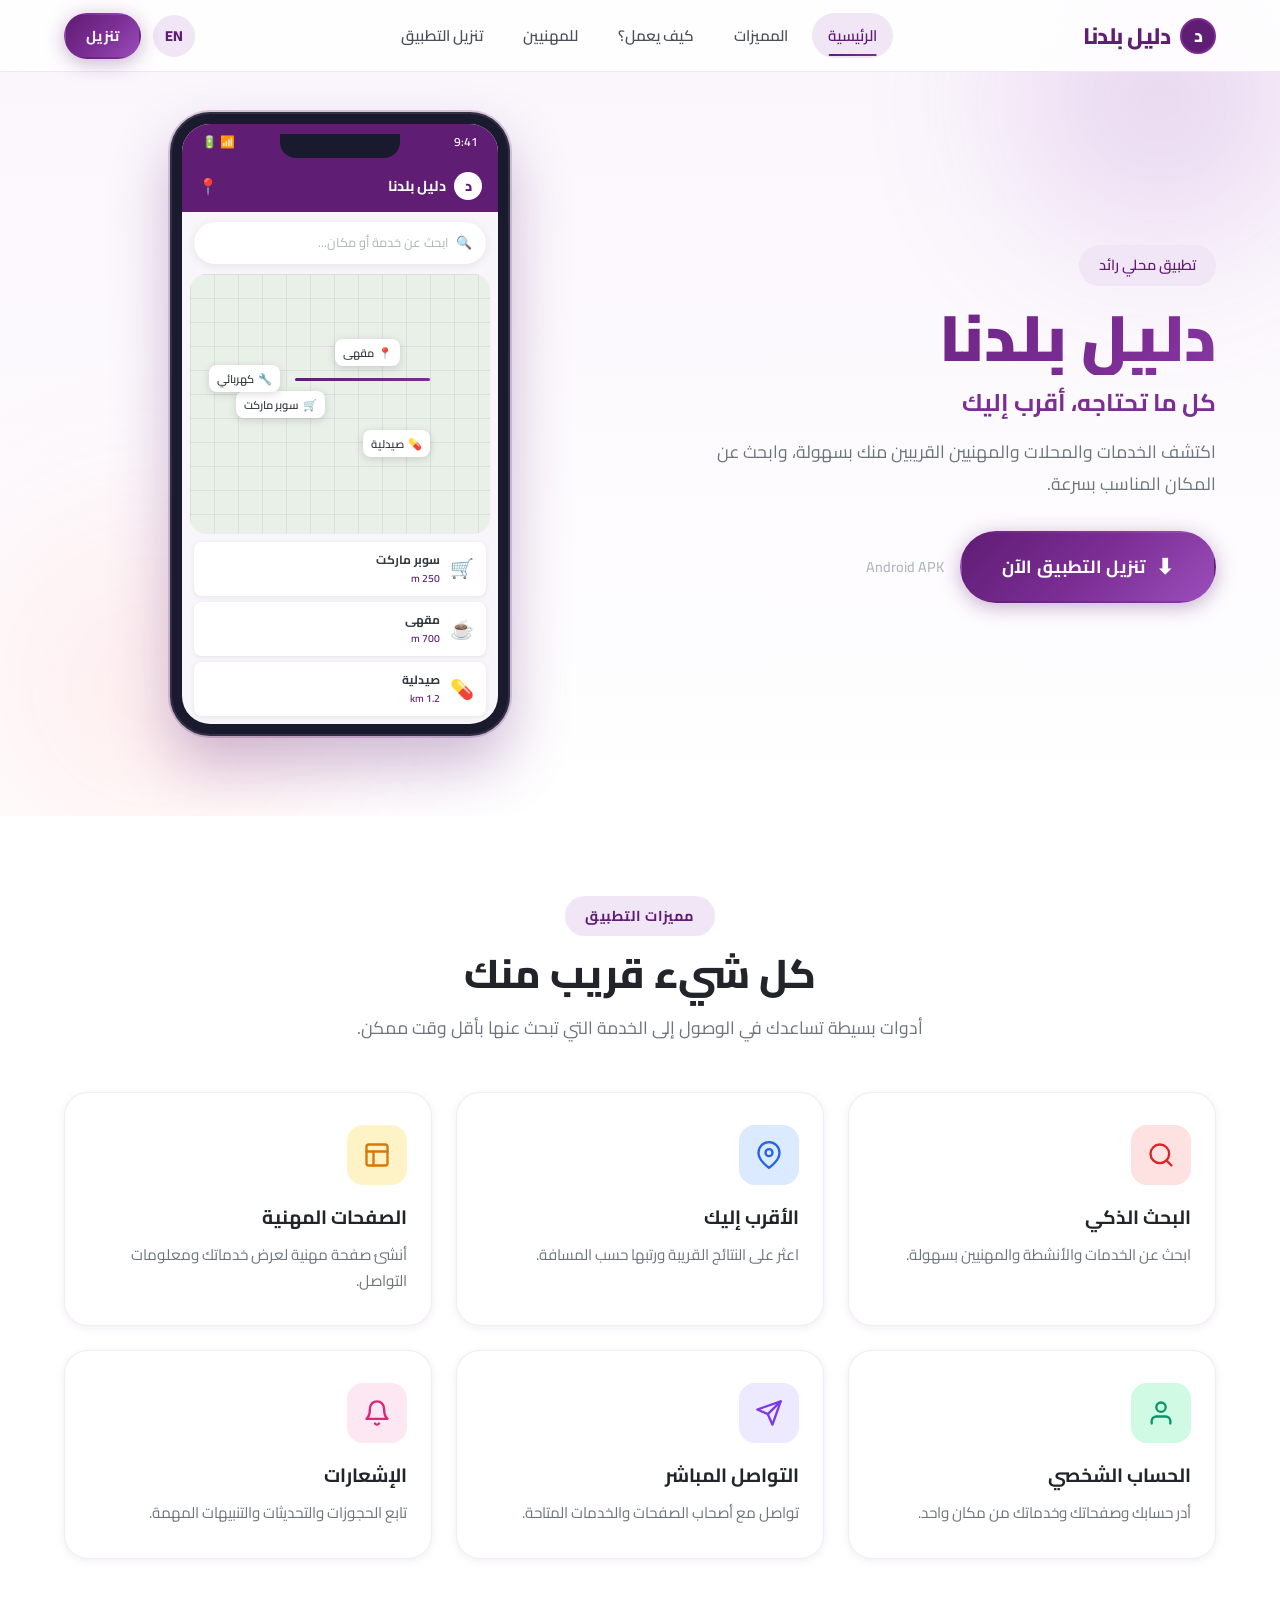
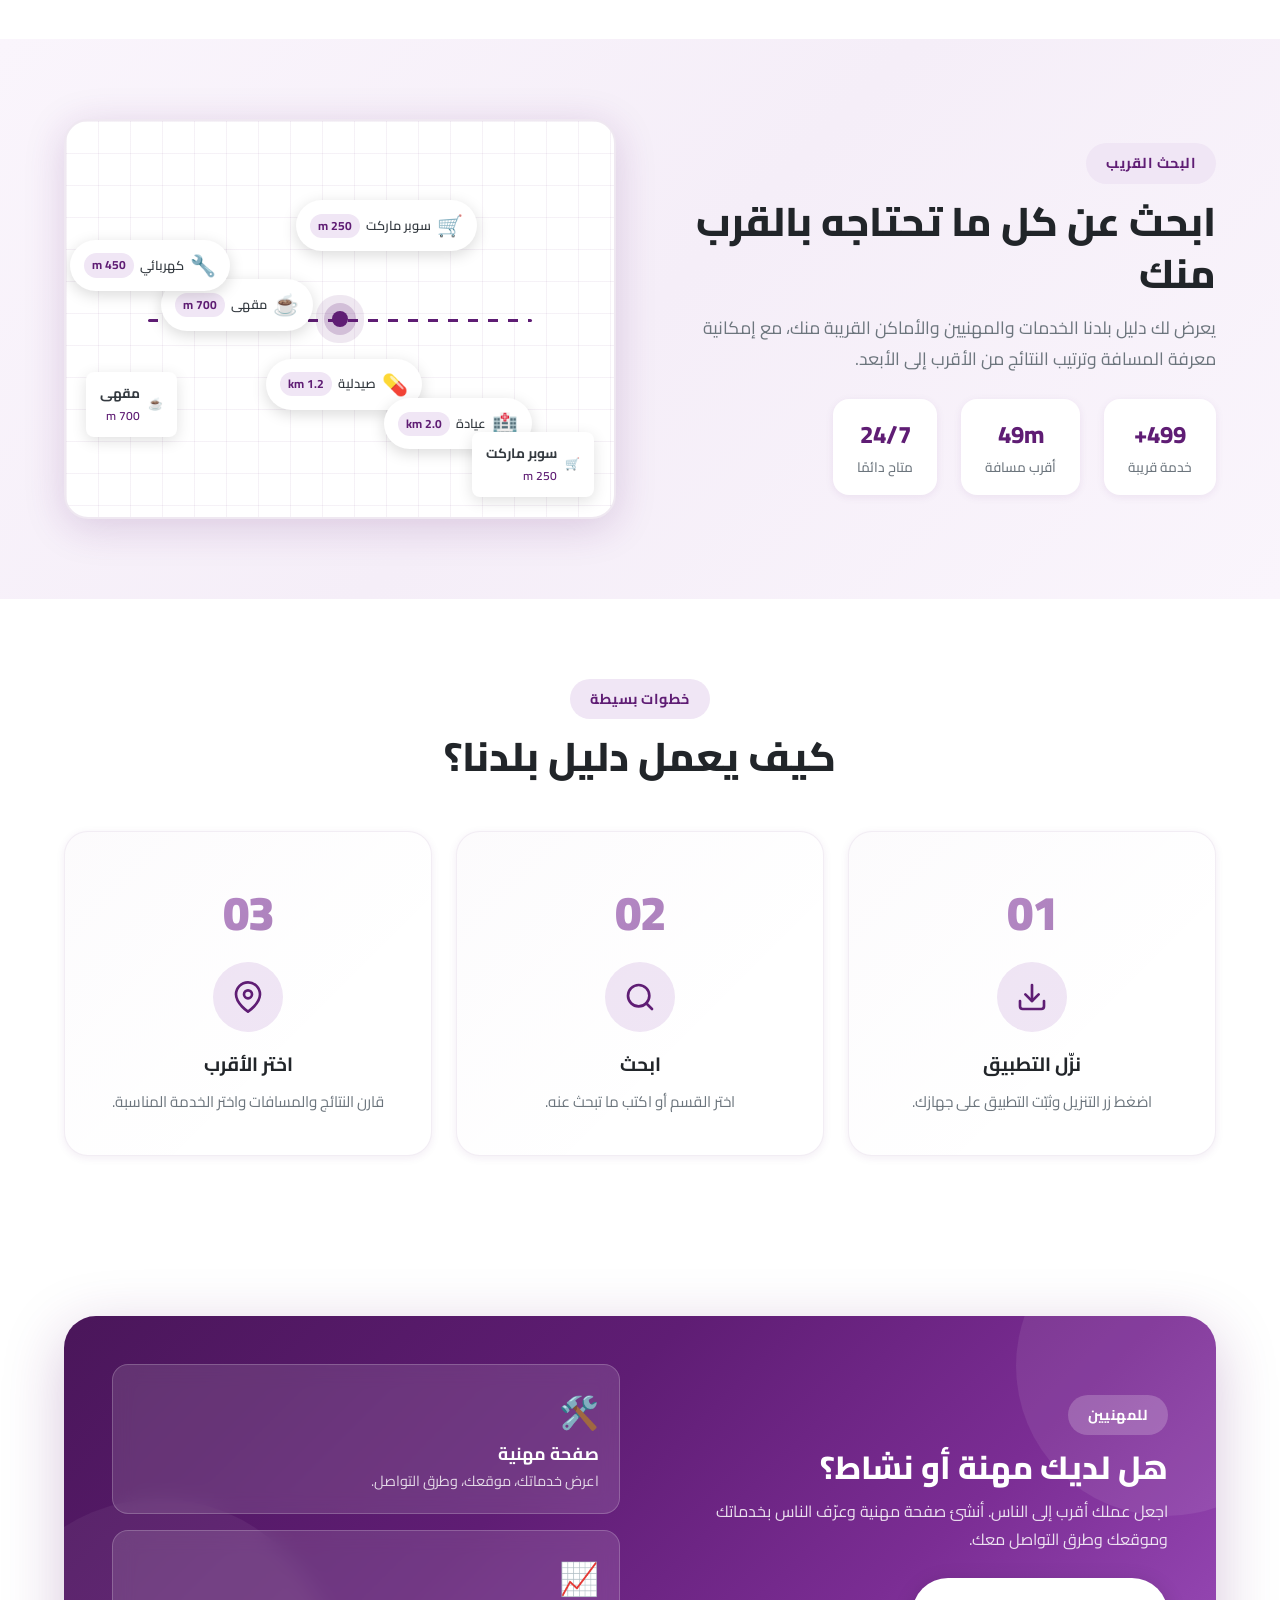
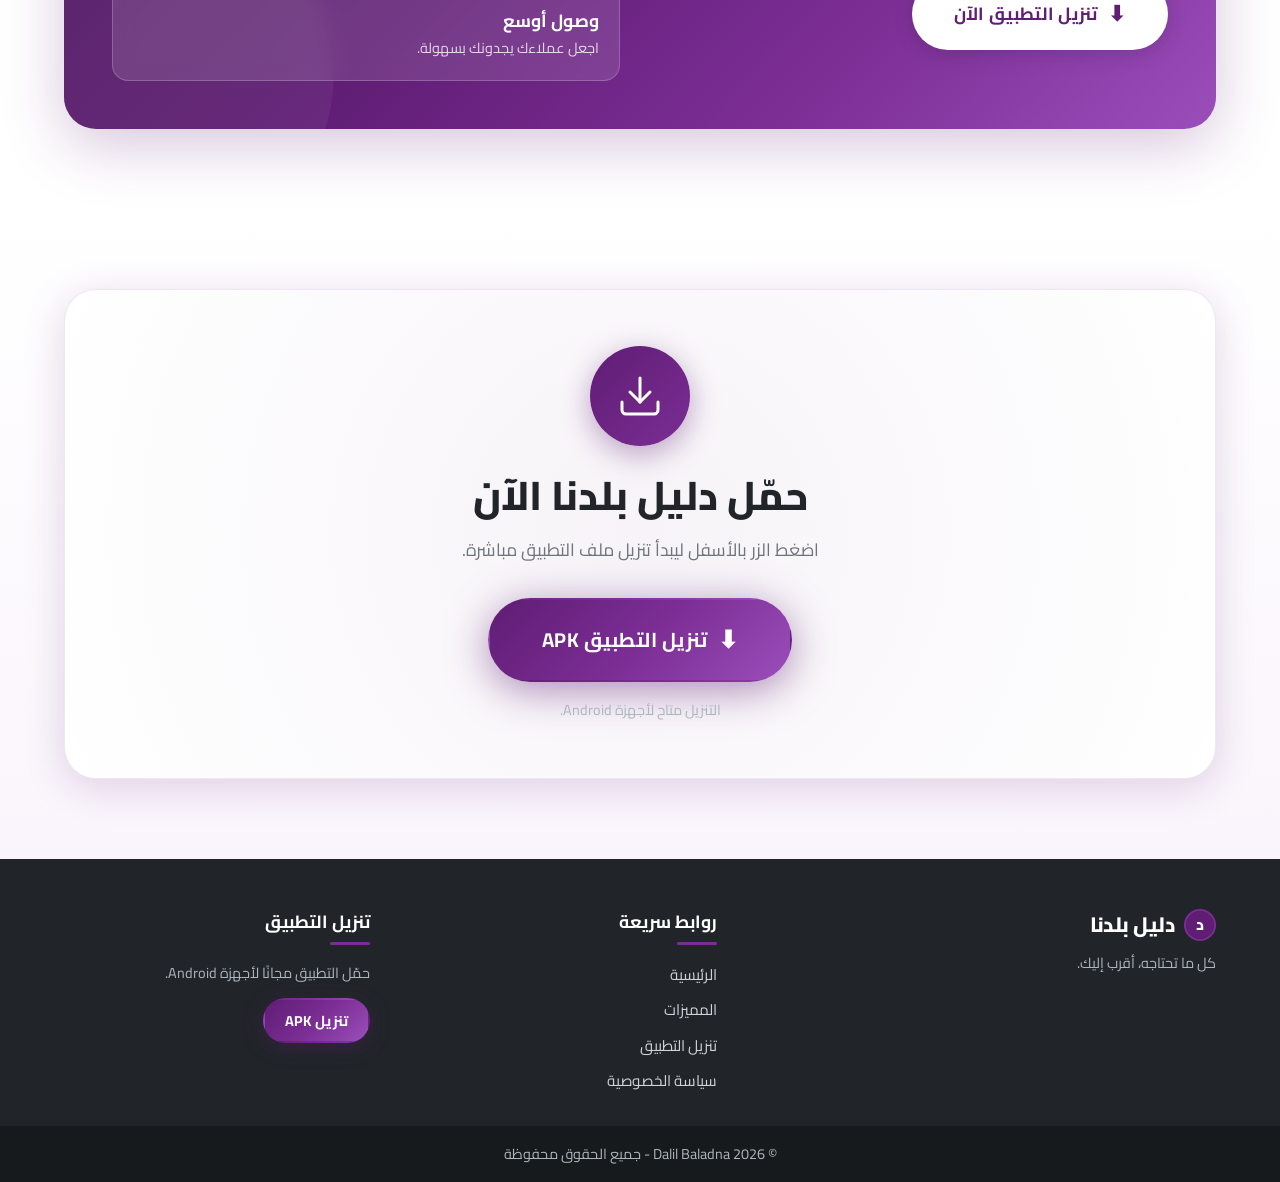
==== commit 4fd77029: "Add files via upload" ====
--- a/index.html
+++ b/index.html
@@ -1,194 +1,398 @@
 <!DOCTYPE html>
 <html lang="ar" dir="rtl">
 <head>
-<meta charset="UTF-8">
-<meta name="viewport" content="width=device-width, initial-scale=1.0">
-<title>دليل بلدنا | Dalil Baladna</title>
-<meta name="description" content="دليل بلدنا - منصة محلية للعثور على الخدمات والمحلات والمهنيين القريبين منك بسهولة.">
-<meta name="theme-color" content="#5f1d74">
-<meta property="og:title" content="دليل بلدنا | Dalil Baladna">
-<meta property="og:description" content="دليل بلدنا - منصة محلية للعثور على الخدمات والمحلات والمهنيين القريبين منك بسهولة.">
-<meta property="og:type" content="website">
-<meta property="og:url" content="https://dalilbaladna.vercel.app/">
-<meta property="og:image" content="favicon.svg">
-<link rel="icon" type="image/svg+xml" href="favicon.svg">
-<link rel="preconnect" href="https://fonts.googleapis.com">
-<link rel="preconnect" href="https://fonts.gstatic.com" crossorigin>
-<link href="https://fonts.googleapis.com/css2?family=Cairo:wght@300;400;500;600;700;800;900&family=Tajawal:wght@300;400;500;700;800&display=swap" rel="stylesheet">
-<link rel="stylesheet" href="style.css">
+    <meta charset="UTF-8">
+    <meta name="viewport" content="width=device-width, initial-scale=1.0">
+    <title>دليل بلدنا | Dalil Baladna</title>
+    <meta name="description" content="دليل بلدنا - منصة محلية للعثور على الخدمات والمحلات والمهنيين القريبين منك بسهولة.">
+    <meta name="theme-color" content="#5f1d74">
+    <meta property="og:title" content="دليل بلدنا | Dalil Baladna">
+    <meta property="og:description" content="دليل بلدنا - منصة محلية للعثور على الخدمات والمحلات والمهنيين القريبين منك بسهولة.">
+    <meta property="og:type" content="website">
+    <meta property="og:url" content="https://dalilbaladna.github.io/dalil_baladna/">
+    <meta property="og:image" content="favicon.svg">
+    <link rel="icon" type="image/svg+xml" href="favicon.svg">
+    <link rel="preconnect" href="https://fonts.googleapis.com">
+    <link rel="preconnect" href="https://fonts.gstatic.com" crossorigin>
+    <link href="https://fonts.googleapis.com/css2?family=Cairo:wght@300;400;500;600;700;800;900&family=Tajawal:wght@300;400;500;700;800&display=swap" rel="stylesheet">
+    <link rel="stylesheet" href="style.css">
 </head>
 <body>
 
-<header class="site-header" id="siteHeader">
-<nav class="container nav-container">
-<a href="#home" class="logo" aria-label="دليل بلدنا">
-<span class="logo-icon"><svg width="36" height="36" viewBox="0 0 64 64" fill="none" xmlns="http://www.w3.org/2000/svg">
-<defs><linearGradient id="logoGrad" x1="0%" y1="0%" x2="100%" y2="100%"><stop offset="0%" style="stop-color:#5f1d74"/><stop offset="100%" style="stop-color:#9b4dba"/></linearGradient></defs>
-<rect x="4" y="4" width="56" height="56" rx="14" fill="url(#logoGrad)"/>
-<text x="32" y="41" text-anchor="middle" font-size="28" font-weight="900" fill="white" font-family="Cairo, sans-serif">د</text>
-</svg></span>
-<span class="logo-text" data-i18n="nav.logo">دليل بلدنا</span>
-</a>
-
-<ul class="nav-links" id="navLinks">
-<li><a href="#home" data-i18n="nav.home">الرئيسية</a></li>
-<li><a href="#features" data-i18n="nav.features">المميزات</a></li>
-<li><a href="#how-it-works" data-i18n="nav.how">كيف يعمل؟</a></li>
-<li><a href="#professionals" data-i18n="nav.professionals">للمهنيين</a></li>
-<li><a href="#download" data-i18n="nav.download">تنزيل التطبيق</a></li>
-</ul>
-
-<div class="nav-actions">
-<button class="theme-toggle" id="themeToggle" aria-label="Toggle dark mode">
-<span class="theme-icon-dark">☾</span><span class="theme-icon-light">☀</span>
-</button>
-<button class="lang-toggle" id="langToggle" aria-label="Change language">EN</button>
-<a href="https://dalilbaladna.vercel.app/" target="_blank" rel="noopener" class="btn btn-outline btn-sm nav-web-btn">
-<span class="btn-icon">🌐</span><span data-i18n="nav.webApp">تشغيل من المتصفح</span>
-</a>
-<a href="https://github.com/dalilbaladna/dalil_baladna/releases/latest/download/dalil_baladna.apk" class="btn btn-primary btn-sm nav-download-btn" download data-i18n="nav.downloadBtn">تنزيل</a>
-<button class="hamburger" id="hamburger" aria-label="Toggle menu" aria-expanded="false"><span></span><span></span><span></span></button>
-</div>
-</nav>
-</header>
-
-<div class="mobile-menu" id="mobileMenu">
-<ul>
-<li><a href="#home" data-i18n="nav.home">الرئيسية</a></li>
-<li><a href="#features" data-i18n="nav.features">المميزات</a></li>
-<li><a href="#how-it-works" data-i18n="nav.how">كيف يعمل؟</a></li>
-<li><a href="#professionals" data-i18n="nav.professionals">للمهنيين</a></li>
-<li><a href="#download" data-i18n="nav.download">تنزيل التطبيق</a></li>
-<li><a href="privacy-policy.html" data-i18n="nav.privacy">سياسة الخصوصية</a></li>
-</ul>
-<a href="https://dalilbaladna.vercel.app/" target="_blank" rel="noopener" class="btn btn-outline btn-block">🌐 <span data-i18n="nav.webApp">تشغيل من المتصفح</span></a>
-<a href="https://github.com/dalilbaladna/dalil_baladna/releases/latest/download/dalil_baladna.apk" class="btn btn-primary btn-block" download data-i18n="nav.downloadBtn">تنزيل التطبيق</a>
-</div>
-
-<section class="hero" id="home">
-<div class="hero-bg-shape hero-bg-1"></div><div class="hero-bg-shape hero-bg-2"></div>
-<div class="container hero-container">
-<div class="hero-content">
-<span class="hero-badge" data-i18n="hero.badge">تطبيق محلي رائد</span>
-<h1 class="hero-title"><span data-i18n="hero.title">دليل بلدنا</span></h1>
-<p class="hero-subtitle" data-i18n="hero.subtitle">كل ما تحتاجه، أقرب إليك</p>
-<p class="hero-text" data-i18n="hero.text">اكتشف الخدمات والمحلات والمهنيين القريبين منك بسهولة، وابحث عن المكان المناسب بسرعة.</p>
-<div class="hero-actions">
-<a href="https://github.com/dalilbaladna/dalil_baladna/releases/latest/download/dalil_baladna.apk" class="btn btn-primary btn-lg" download>⬇ <span data-i18n="hero.downloadBtn">تنزيل التطبيق الآن</span></a>
-<a href="https://dalilbaladna.vercel.app/" target="_blank" rel="noopener" class="btn btn-outline btn-lg">🌐 <span data-i18n="hero.webAppBtn">تشغيل من المتصفح</span></a>
-<span class="hero-apk-label" data-i18n="hero.apkLabel">Android APK</span>
-</div>
-</div>
-<div class="hero-phone-wrapper">
-<div class="phone-mockup animate-float"><div class="phone-frame"><div class="phone-notch"></div><div class="phone-screen">
-<div class="phone-status-bar"><span class="phone-time">9:41</span><span class="phone-icons">📶 🔋</span></div>
-<div class="phone-app-header"><span class="phone-app-logo">د</span><span class="phone-app-name" data-i18n="phone.appName">دليل بلدنا</span><span class="phone-app-location">📍</span></div>
-<div class="phone-search-bar"><span>🔍</span><span data-i18n="phone.searchPlaceholder">ابحث عن خدمة أو مكان...</span></div>
-<div class="phone-map"><div class="phone-map-grid"></div>
-<div class="phone-pin" style="top:25%;right:30%"><span>📍</span><span class="pin-label">مقهى</span></div>
-<div class="phone-pin" style="top:45%;right:55%"><span>🛒</span><span class="pin-label">سوبر ماركت</span></div>
-<div class="phone-pin" style="top:60%;right:20%"><span>💊</span><span class="pin-label">صيدلية</span></div>
-<div class="phone-pin" style="top:35%;right:70%"><span>🔧</span><span class="pin-label">كهربائي</span></div>
-<div class="phone-route-line"></div></div>
-<div class="phone-nearby">
-<div class="phone-nearby-card"><span class="nearby-icon">🛒</span><div class="nearby-info"><strong data-i18n="phone.nearby1">سوبر ماركت</strong><span class="nearby-distance">250 m</span></div></div>
-<div class="phone-nearby-card"><span class="nearby-icon">☕</span><div class="nearby-info"><strong data-i18n="phone.nearby2">مقهى</strong><span class="nearby-distance">700 m</span></div></div>
-<div class="phone-nearby-card"><span class="nearby-icon">💊</span><div class="nearby-info"><strong data-i18n="phone.nearby3">صيدلية</strong><span class="nearby-distance">1.2 km</span></div></div>
-</div>
-</div></div></div>
-</div>
-</div>
-</section>
-
-<section class="features-section" id="features"><div class="container">
-<div class="section-header"><span class="section-badge" data-i18n="features.badge">مميزات التطبيق</span><h2 class="section-title" data-i18n="features.title">كل شيء قريب منك</h2><p class="section-desc" data-i18n="features.desc">أدوات بسيطة تساعدك في الوصول إلى الخدمة التي تبحث عنها بأقل وقت ممكن.</p></div>
-<div class="features-grid">
-<div class="feature-card" data-animate><div class="feature-icon feature-icon-1">🔎</div><h3 data-i18n="features.f1.title">البحث الذكي</h3><p data-i18n="features.f1.desc">ابحث عن الخدمات والأنشطة والمهنيين بسهولة.</p></div>
-<div class="feature-card" data-animate><div class="feature-icon feature-icon-2">📍</div><h3 data-i18n="features.f2.title">الأقرب إليك</h3><p data-i18n="features.f2.desc">اعثر على النتائج القريبة ورتبها حسب المسافة.</p></div>
-<div class="feature-card" data-animate><div class="feature-icon feature-icon-3">▣</div><h3 data-i18n="features.f3.title">الصفحات المهنية</h3><p data-i18n="features.f3.desc">أنشئ صفحة مهنية لعرض خدماتك ومعلومات التواصل.</p></div>
-<div class="feature-card" data-animate><div class="feature-icon feature-icon-4">👤</div><h3 data-i18n="features.f4.title">الحساب الشخصي</h3><p data-i18n="features.f4.desc">أدر حسابك وصفحاتك وخدماتك من مكان واحد.</p></div>
-<div class="feature-card" data-animate><div class="feature-icon feature-icon-5">➤</div><h3 data-i18n="features.f5.title">التواصل المباشر</h3><p data-i18n="features.f5.desc">تواصل مع أصحاب الصفحات والخدمات المتاحة.</p></div>
-<div class="feature-card" data-animate><div class="feature-icon feature-icon-6">🔔</div><h3 data-i18n="features.f6.title">الإشعارات</h3><p data-i18n="features.f6.desc">تابع الحجوزات والتحديثات والتنبيهات المهمة.</p></div>
-</div></div></section>
-
-<section class="nearby-section" id="nearby"><div class="container nearby-container">
-<div class="nearby-content"><span class="section-badge" data-i18n="nearby.badge">البحث القريب</span><h2 class="section-title" data-i18n="nearby.title">ابحث عن كل ما تحتاجه بالقرب منك</h2><p class="section-desc" data-i18n="nearby.text">يعرض لك دليل بلدنا الخدمات والمهنيين والأماكن القريبة منك، مع إمكانية معرفة المسافة وترتيب النتائج من الأقرب إلى الأبعد.</p>
-<div class="nearby-stats"><div class="stat-item"><span class="stat-number">+500</span><span class="stat-label" data-i18n="nearby.stat1">خدمة قريبة</span></div><div class="stat-item"><span class="stat-number">50m</span><span class="stat-label" data-i18n="nearby.stat2">أقرب مسافة</span></div><div class="stat-item"><span class="stat-number">24/7</span><span class="stat-label" data-i18n="nearby.stat3">متاح دائمًا</span></div></div>
-</div>
-<div class="map-visual" data-animate><div class="map-grid-bg"></div>
-<div class="map-pin" style="top:20%;right:25%"><span class="map-pin-icon">🛒</span><span class="map-pin-label">سوبر ماركت</span><span class="map-pin-distance">250 m</span></div>
-<div class="map-pin" style="top:40%;right:55%"><span class="map-pin-icon">☕</span><span class="map-pin-label">مقهى</span><span class="map-pin-distance">700 m</span></div>
-<div class="map-pin" style="top:60%;right:35%"><span class="map-pin-icon">💊</span><span class="map-pin-label">صيدلية</span><span class="map-pin-distance">1.2 km</span></div>
-<div class="map-pin" style="top:30%;right:70%"><span class="map-pin-icon">🔧</span><span class="map-pin-label">كهربائي</span><span class="map-pin-distance">450 m</span></div>
-<div class="map-pin" style="top:70%;right:15%"><span class="map-pin-icon">🏥</span><span class="map-pin-label">عيادة</span><span class="map-pin-distance">2.0 km</span></div>
-<div class="map-route-dashed"></div><div class="map-center-dot"></div>
-<div class="map-floating-card map-card-1"><span class="map-card-icon">🛒</span><div><strong>سوبر ماركت</strong><span>250 m</span></div></div>
-<div class="map-floating-card map-card-2"><span class="map-card-icon">☕</span><div><strong>مقهى</strong><span>700 m</span></div></div>
-</div>
-</div></section>
-
-<section class="how-section" id="how-it-works"><div class="container">
-<div class="section-header"><span class="section-badge" data-i18n="how.badge">خطوات بسيطة</span><h2 class="section-title" data-i18n="how.title">كيف يعمل دليل بلدنا؟</h2></div>
-<div class="steps-grid">
-<div class="step-card" data-animate><div class="step-number">01</div><div class="step-icon">⬇</div><h3 data-i18n="how.step1.title">نزّل التطبيق</h3><p data-i18n="how.step1.desc">اضغط زر التنزيل وثبّت التطبيق على جهازك.</p></div>
-<div class="step-card" data-animate><div class="step-number">02</div><div class="step-icon">🔎</div><h3 data-i18n="how.step2.title">ابحث</h3><p data-i18n="how.step2.desc">اختر القسم أو اكتب ما تبحث عنه.</p></div>
-<div class="step-card" data-animate><div class="step-number">03</div><div class="step-icon">📍</div><h3 data-i18n="how.step3.title">اختر الأقرب</h3><p data-i18n="how.step3.desc">قارن النتائج والمسافات واختر الخدمة المناسبة.</p></div>
-</div></div></section>
-
-<section class="web-app-section" id="web-app"><div class="container"><div class="web-app-card">
-<div class="web-app-icon">🌐</div><h2 class="section-title" data-i18n="webapp.title">شغّل التطبيق من متصفحك مباشرة</h2>
-<p class="section-desc" data-i18n="webapp.text">لا حاجة للتنزيل! يمكنك استخدام دليل بلدنا مباشرة من متصفحك على أي جهاز.</p>
-<a href="https://dalilbaladna.vercel.app/" target="_blank" rel="noopener" class="btn btn-outline btn-xl">🌐 <span data-i18n="webapp.btn">تشغيل من المتصفح الآن</span></a>
-</div></div></section>
-
-<section class="professionals-section" id="professionals"><div class="container"><div class="professionals-card">
-<div class="professionals-content"><span class="section-badge badge-light" data-i18n="pro.badge">للمهنيين</span><h2 class="section-title text-white" data-i18n="pro.title">هل لديك مهنة أو نشاط؟</h2><p class="section-desc text-light" data-i18n="pro.text">اجعل عملك أقرب إلى الناس. أنشئ صفحة مهنية وعرّف الناس بخدماتك وموقعك وطرق التواصل معك.</p>
-<a href="https://github.com/dalilbaladna/dalil_baladna/releases/latest/download/dalil_baladna.apk" class="btn btn-light btn-lg" download>⬇ <span data-i18n="pro.downloadBtn">تنزيل التطبيق الآن</span></a></div>
-<div class="professionals-visual"><div class="pro-visual-card"><span class="pro-visual-icon">🛠️</span><h4 data-i18n="pro.cardTitle">صفحة مهنية</h4><p data-i18n="pro.cardText">اعرض خدماتك، موقعك، وطرق التواصل.</p></div><div class="pro-visual-card pro-card-2"><span class="pro-visual-icon">📈</span><h4 data-i18n="pro.cardTitle2">وصول أوسع</h4><p data-i18n="pro.cardText2">اجعل عملاءك يجدونك بسهولة.</p></div></div>
-</div></div></section>
-
-<section class="download-section" id="download"><div class="container"><div class="download-card">
-<div class="download-icon-circle">⬇</div><h2 class="section-title" data-i18n="download.title">حمّل دليل بلدنا الآن</h2><p class="section-desc" data-i18n="download.text">اضغط الزر بالأسفل ليبدأ تنزيل ملف التطبيق مباشرة.</p>
-<div class="download-buttons">
-<a href="https://github.com/dalilbaladna/dalil_baladna/releases/latest/download/dalil_baladna.apk" class="btn btn-primary btn-xl" download>⬇ <span data-i18n="download.btn">تنزيل التطبيق APK</span></a>
-<a href="https://dalilbaladna.vercel.app/" target="_blank" rel="noopener" class="btn btn-outline btn-xl">🌐 <span data-i18n="download.webBtn">أو شغّل من المتصفح</span></a>
-</div><p class="download-note" data-i18n="download.note">التنزيل متاح لأجهزة Android.</p>
-</div></div></section>
-
-<footer class="site-footer"><div class="container footer-container">
-<div class="footer-col footer-brand-col"><a href="#home" class="logo footer-logo"><span class="logo-icon">د</span><span class="logo-text" data-i18n="nav.logo">دليل بلدنا</span></a><p class="footer-tagline" data-i18n="footer.tagline">كل ما تحتاجه، أقرب إليك.</p></div>
-<div class="footer-col"><h4 data-i18n="footer.linksTitle">روابط سريعة</h4><ul class="footer-links">
-<li><a href="#home" data-i18n="nav.home">الرئيسية</a></li><li><a href="#features" data-i18n="nav.features">المميزات</a></li><li><a href="#web-app" data-i18n="footer.webApp">تشغيل من المتصفح</a></li><li><a href="#download" data-i18n="nav.download">تنزيل التطبيق</a></li><li><a href="privacy-policy.html" id="privacyLink" data-i18n="nav.privacy">سياسة الخصوصية</a></li>
-</ul></div>
-<div class="footer-col"><h4 data-i18n="footer.downloadTitle">تنزيل التطبيق</h4><p class="footer-download-text" data-i18n="footer.downloadText">حمّل التطبيق مجانًا لأجهزة Android.</p>
-<a href="https://github.com/dalilbaladna/dalil_baladna/releases/latest/download/dalil_baladna.apk" class="btn btn-primary btn-sm" download data-i18n="footer.downloadBtn">تنزيل APK</a>
-<a href="https://dalilbaladna.vercel.app/" target="_blank" rel="noopener" class="btn btn-outline btn-sm footer-web-btn" data-i18n="footer.webBtn">🌐 تشغيل من المتصفح</a></div>
-</div><div class="footer-bottom"><div class="container"><p>&copy; 2026 Dalil Baladna - <span data-i18n="footer.rights">جميع الحقوق محفوظة</span></p></div></div></footer>
-
-<script src="script.js"></script>
-<script>
-(function () {
-  const params = new URLSearchParams(window.location.search);
-  const token = params.get('token');
-  if (!token) return;
-
-  const appUrl = 'dalilbaladna://invite?token=' + encodeURIComponent(token);
-  const webUrl = 'https://dalilbaladna.vercel.app/invite?token=' + encodeURIComponent(token);
-
-  if (/Android|iPhone|iPad|iPod/i.test(navigator.userAgent)) {
-    let hidden = false;
-    const markHidden = () => { hidden = true; };
-    document.addEventListener('visibilitychange', markHidden, { once: true });
-
-    window.location.href = appUrl;
-
-    setTimeout(function () {
-      if (!hidden && document.visibilityState === 'visible') {
-        window.location.href = webUrl;
-      }
-    }, 1800);
-  }
-})();
-</script>
+    <!-- Header / Navigation -->
+    <header class="site-header" id="siteHeader">
+        <nav class="container nav-container">
+            <a href="#home" class="logo" aria-label="دليل بلدنا">
+                <span class="logo-icon">
+                    <svg width="36" height="36" viewBox="0 0 36 36" fill="none" xmlns="http://www.w3.org/2000/svg">
+                        <circle cx="18" cy="18" r="17" fill="#5f1d74" stroke="#7b2d94" stroke-width="2"/>
+                        <text x="18" y="24" text-anchor="middle" font-size="18" font-weight="800" fill="white" font-family="Cairo, sans-serif">د</text>
+                    </svg>
+                </span>
+                <span class="logo-text" data-i18n="nav.logo">دليل بلدنا</span>
+            </a>
+            <ul class="nav-links" id="navLinks">
+                <li><a href="#home" data-i18n="nav.home">الرئيسية</a></li>
+                <li><a href="#features" data-i18n="nav.features">المميزات</a></li>
+                <li><a href="#how-it-works" data-i18n="nav.how">كيف يعمل؟</a></li>
+                <li><a href="#professionals" data-i18n="nav.professionals">للمهنيين</a></li>
+                <li><a href="#download" data-i18n="nav.download">تنزيل التطبيق</a></li>
+            </ul>
+            <div class="nav-actions">
+                <button class="lang-toggle" id="langToggle" aria-label="Change language">EN</button>
+                <a href="https://github.com/dalilbaladna/dalil_baladna/releases/latest/download/dalil_baladna.apk" class="btn btn-primary btn-sm nav-download-btn" download data-i18n="nav.downloadBtn">تنزيل</a>
+                <button class="hamburger" id="hamburger" aria-label="Toggle menu" aria-expanded="false">
+                    <span></span><span></span><span></span>
+                </button>
+            </div>
+        </nav>
+    </header>
+
+    <!-- Mobile Menu -->
+    <div class="mobile-menu" id="mobileMenu">
+        <ul>
+            <li><a href="#home" data-i18n="nav.home">الرئيسية</a></li>
+            <li><a href="#features" data-i18n="nav.features">المميزات</a></li>
+            <li><a href="#how-it-works" data-i18n="nav.how">كيف يعمل؟</a></li>
+            <li><a href="#professionals" data-i18n="nav.professionals">للمهنيين</a></li>
+            <li><a href="#download" data-i18n="nav.download">تنزيل التطبيق</a></li>
+            <li><a href="privacy-policy.html" data-i18n="nav.privacy">سياسة الخصوصية</a></li>
+        </ul>
+        <a href="https://github.com/dalilbaladna/dalil_baladna/releases/latest/download/dalil_baladna.apk" class="btn btn-primary btn-block" download data-i18n="nav.downloadBtn">تنزيل التطبيق</a>
+    </div>
+
+    <!-- Hero Section -->
+    <section class="hero" id="home">
+        <div class="hero-bg-shape hero-bg-1"></div>
+        <div class="hero-bg-shape hero-bg-2"></div>
+        <div class="container hero-container">
+            <div class="hero-content">
+                <span class="hero-badge" data-i18n="hero.badge">تطبيق محلي رائد</span>
+                <h1 class="hero-title">
+                    <span data-i18n="hero.title">دليل بلدنا</span>
+                </h1>
+                <p class="hero-subtitle" data-i18n="hero.subtitle">كل ما تحتاجه، أقرب إليك</p>
+                <p class="hero-text" data-i18n="hero.text">اكتشف الخدمات والمحلات والمهنيين القريبين منك بسهولة، وابحث عن المكان المناسب بسرعة.</p>
+                <div class="hero-actions">
+                    <a href="https://github.com/dalilbaladna/dalil_baladna/releases/latest/download/dalil_baladna.apk" class="btn btn-primary btn-lg" download>
+                        <span class="btn-icon">⬇</span>
+                        <span data-i18n="hero.downloadBtn">تنزيل التطبيق الآن</span>
+                    </a>
+                    <span class="hero-apk-label" data-i18n="hero.apkLabel">Android APK</span>
+                </div>
+            </div>
+            <div class="hero-phone-wrapper">
+                <div class="phone-mockup animate-float">
+                    <div class="phone-frame">
+                        <div class="phone-notch"></div>
+                        <div class="phone-screen">
+                            <div class="phone-status-bar">
+                                <span class="phone-time">9:41</span>
+                                <span class="phone-icons">📶 🔋</span>
+                            </div>
+                            <div class="phone-app-header">
+                                <span class="phone-app-logo">د</span>
+                                <span class="phone-app-name" data-i18n="phone.appName">دليل بلدنا</span>
+                                <span class="phone-app-location">📍</span>
+                            </div>
+                            <div class="phone-search-bar">
+                                <span>🔍</span>
+                                <span data-i18n="phone.searchPlaceholder">ابحث عن خدمة أو مكان...</span>
+                            </div>
+                            <div class="phone-map">
+                                <div class="phone-map-grid"></div>
+                                <div class="phone-pin" style="top: 25%; right: 30%;">
+                                    <span>📍</span>
+                                    <span class="pin-label">مقهى</span>
+                                </div>
+                                <div class="phone-pin" style="top: 45%; right: 55%;">
+                                    <span>🛒</span>
+                                    <span class="pin-label">سوبر ماركت</span>
+                                </div>
+                                <div class="phone-pin" style="top: 60%; right: 20%;">
+                                    <span>💊</span>
+                                    <span class="pin-label">صيدلية</span>
+                                </div>
+                                <div class="phone-pin" style="top: 35%; right: 70%;">
+                                    <span>🔧</span>
+                                    <span class="pin-label">كهربائي</span>
+                                </div>
+                                <div class="phone-route-line"></div>
+                            </div>
+                            <div class="phone-nearby">
+                                <div class="phone-nearby-card">
+                                    <span class="nearby-icon">🛒</span>
+                                    <div class="nearby-info">
+                                        <strong data-i18n="phone.nearby1">سوبر ماركت</strong>
+                                        <span class="nearby-distance">250 m</span>
+                                    </div>
+                                </div>
+                                <div class="phone-nearby-card">
+                                    <span class="nearby-icon">☕</span>
+                                    <div class="nearby-info">
+                                        <strong data-i18n="phone.nearby2">مقهى</strong>
+                                        <span class="nearby-distance">700 m</span>
+                                    </div>
+                                </div>
+                                <div class="phone-nearby-card">
+                                    <span class="nearby-icon">💊</span>
+                                    <div class="nearby-info">
+                                        <strong data-i18n="phone.nearby3">صيدلية</strong>
+                                        <span class="nearby-distance">1.2 km</span>
+                                    </div>
+                                </div>
+                            </div>
+                        </div>
+                    </div>
+                </div>
+            </div>
+        </div>
+    </section>
+
+    <!-- Features Section -->
+    <section class="features-section" id="features">
+        <div class="container">
+            <div class="section-header">
+                <span class="section-badge" data-i18n="features.badge">مميزات التطبيق</span>
+                <h2 class="section-title" data-i18n="features.title">كل شيء قريب منك</h2>
+                <p class="section-desc" data-i18n="features.desc">أدوات بسيطة تساعدك في الوصول إلى الخدمة التي تبحث عنها بأقل وقت ممكن.</p>
+            </div>
+            <div class="features-grid">
+                <div class="feature-card" data-animate>
+                    <div class="feature-icon feature-icon-1">
+                        <svg width="28" height="28" viewBox="0 0 24 24" fill="none" stroke="currentColor" stroke-width="2" stroke-linecap="round" stroke-linejoin="round"><circle cx="11" cy="11" r="8"/><line x1="21" y1="21" x2="16.65" y2="16.65"/></svg>
+                    </div>
+                    <h3 data-i18n="features.f1.title">البحث الذكي</h3>
+                    <p data-i18n="features.f1.desc">ابحث عن الخدمات والأنشطة والمهنيين بسهولة.</p>
+                </div>
+                <div class="feature-card" data-animate>
+                    <div class="feature-icon feature-icon-2">
+                        <svg width="28" height="28" viewBox="0 0 24 24" fill="none" stroke="currentColor" stroke-width="2" stroke-linecap="round" stroke-linejoin="round"><path d="M21 10c0 7-9 13-9 13s-9-6-9-13a9 9 0 0 1 18 0z"/><circle cx="12" cy="10" r="3"/></svg>
+                    </div>
+                    <h3 data-i18n="features.f2.title">الأقرب إليك</h3>
+                    <p data-i18n="features.f2.desc">اعثر على النتائج القريبة ورتبها حسب المسافة.</p>
+                </div>
+                <div class="feature-card" data-animate>
+                    <div class="feature-icon feature-icon-3">
+                        <svg width="28" height="28" viewBox="0 0 24 24" fill="none" stroke="currentColor" stroke-width="2" stroke-linecap="round" stroke-linejoin="round"><rect x="3" y="3" width="18" height="18" rx="2"/><line x1="3" y1="9" x2="21" y2="9"/><line x1="9" y1="21" x2="9" y2="9"/></svg>
+                    </div>
+                    <h3 data-i18n="features.f3.title">الصفحات المهنية</h3>
+                    <p data-i18n="features.f3.desc">أنشئ صفحة مهنية لعرض خدماتك ومعلومات التواصل.</p>
+                </div>
+                <div class="feature-card" data-animate>
+                    <div class="feature-icon feature-icon-4">
+                        <svg width="28" height="28" viewBox="0 0 24 24" fill="none" stroke="currentColor" stroke-width="2" stroke-linecap="round" stroke-linejoin="round"><path d="M20 21v-2a4 4 0 0 0-4-4H8a4 4 0 0 0-4 4v2"/><circle cx="12" cy="7" r="4"/></svg>
+                    </div>
+                    <h3 data-i18n="features.f4.title">الحساب الشخصي</h3>
+                    <p data-i18n="features.f4.desc">أدر حسابك وصفحاتك وخدماتك من مكان واحد.</p>
+                </div>
+                <div class="feature-card" data-animate>
+                    <div class="feature-icon feature-icon-5">
+                        <svg width="28" height="28" viewBox="0 0 24 24" fill="none" stroke="currentColor" stroke-width="2" stroke-linecap="round" stroke-linejoin="round"><path d="M22 2L11 13"/><path d="M22 2l-7 20-4-9-9-4 20-7z"/></svg>
+                    </div>
+                    <h3 data-i18n="features.f5.title">التواصل المباشر</h3>
+                    <p data-i18n="features.f5.desc">تواصل مع أصحاب الصفحات والخدمات المتاحة.</p>
+                </div>
+                <div class="feature-card" data-animate>
+                    <div class="feature-icon feature-icon-6">
+                        <svg width="28" height="28" viewBox="0 0 24 24" fill="none" stroke="currentColor" stroke-width="2" stroke-linecap="round" stroke-linejoin="round"><path d="M18 8A6 6 0 0 0 6 8c0 7-3 9-3 9h18s-3-2-3-9"/><path d="M13.73 21a2 2 0 0 1-3.46 0"/></svg>
+                    </div>
+                    <h3 data-i18n="features.f6.title">الإشعارات</h3>
+                    <p data-i18n="features.f6.desc">تابع الحجوزات والتحديثات والتنبيهات المهمة.</p>
+                </div>
+            </div>
+        </div>
+    </section>
+
+    <!-- Nearby Search Section -->
+    <section class="nearby-section" id="nearby">
+        <div class="container nearby-container">
+            <div class="nearby-content">
+                <span class="section-badge" data-i18n="nearby.badge">البحث القريب</span>
+                <h2 class="section-title" data-i18n="nearby.title">ابحث عن كل ما تحتاجه بالقرب منك</h2>
+                <p class="section-desc" data-i18n="nearby.text">يعرض لك دليل بلدنا الخدمات والمهنيين والأماكن القريبة منك، مع إمكانية معرفة المسافة وترتيب النتائج من الأقرب إلى الأبعد.</p>
+                <div class="nearby-stats">
+                    <div class="stat-item">
+                        <span class="stat-number">+500</span>
+                        <span class="stat-label" data-i18n="nearby.stat1">خدمة قريبة</span>
+                    </div>
+                    <div class="stat-item">
+                        <span class="stat-number">50m</span>
+                        <span class="stat-label" data-i18n="nearby.stat2">أقرب مسافة</span>
+                    </div>
+                    <div class="stat-item">
+                        <span class="stat-number">24/7</span>
+                        <span class="stat-label" data-i18n="nearby.stat3">متاح دائمًا</span>
+                    </div>
+                </div>
+            </div>
+            <div class="map-visual" data-animate>
+                <div class="map-grid-bg"></div>
+                <div class="map-pin" style="top: 20%; right: 25%;">
+                    <span class="map-pin-icon">🛒</span>
+                    <span class="map-pin-label">سوبر ماركت</span>
+                    <span class="map-pin-distance">250 m</span>
+                </div>
+                <div class="map-pin" style="top: 40%; right: 55%;">
+                    <span class="map-pin-icon">☕</span>
+                    <span class="map-pin-label">مقهى</span>
+                    <span class="map-pin-distance">700 m</span>
+                </div>
+                <div class="map-pin" style="top: 60%; right: 35%;">
+                    <span class="map-pin-icon">💊</span>
+                    <span class="map-pin-label">صيدلية</span>
+                    <span class="map-pin-distance">1.2 km</span>
+                </div>
+                <div class="map-pin" style="top: 30%; right: 70%;">
+                    <span class="map-pin-icon">🔧</span>
+                    <span class="map-pin-label">كهربائي</span>
+                    <span class="map-pin-distance">450 m</span>
+                </div>
+                <div class="map-pin" style="top: 70%; right: 15%;">
+                    <span class="map-pin-icon">🏥</span>
+                    <span class="map-pin-label">عيادة</span>
+                    <span class="map-pin-distance">2.0 km</span>
+                </div>
+                <div class="map-route-dashed"></div>
+                <div class="map-center-dot"></div>
+                <div class="map-floating-card map-card-1">
+                    <span class="map-card-icon">🛒</span>
+                    <div>
+                        <strong>سوبر ماركت</strong>
+                        <span>250 m</span>
+                    </div>
+                </div>
+                <div class="map-floating-card map-card-2">
+                    <span class="map-card-icon">☕</span>
+                    <div>
+                        <strong>مقهى</strong>
+                        <span>700 m</span>
+                    </div>
+                </div>
+            </div>
+        </div>
+    </section>
+
+    <!-- How It Works Section -->
+    <section class="how-section" id="how-it-works">
+        <div class="container">
+            <div class="section-header">
+                <span class="section-badge" data-i18n="how.badge">خطوات بسيطة</span>
+                <h2 class="section-title" data-i18n="how.title">كيف يعمل دليل بلدنا؟</h2>
+            </div>
+            <div class="steps-grid">
+                <div class="step-card" data-animate>
+                    <div class="step-number">01</div>
+                    <div class="step-icon">
+                        <svg width="32" height="32" viewBox="0 0 24 24" fill="none" stroke="currentColor" stroke-width="2" stroke-linecap="round" stroke-linejoin="round"><path d="M21 15v4a2 2 0 0 1-2 2H5a2 2 0 0 1-2-2v-4"/><polyline points="7 10 12 15 17 10"/><line x1="12" y1="15" x2="12" y2="3"/></svg>
+                    </div>
+                    <h3 data-i18n="how.step1.title">نزّل التطبيق</h3>
+                    <p data-i18n="how.step1.desc">اضغط زر التنزيل وثبّت التطبيق على جهازك.</p>
+                </div>
+                <div class="step-card" data-animate>
+                    <div class="step-number">02</div>
+                    <div class="step-icon">
+                        <svg width="32" height="32" viewBox="0 0 24 24" fill="none" stroke="currentColor" stroke-width="2" stroke-linecap="round" stroke-linejoin="round"><circle cx="11" cy="11" r="8"/><line x1="21" y1="21" x2="16.65" y2="16.65"/></svg>
+                    </div>
+                    <h3 data-i18n="how.step2.title">ابحث</h3>
+                    <p data-i18n="how.step2.desc">اختر القسم أو اكتب ما تبحث عنه.</p>
+                </div>
+                <div class="step-card" data-animate>
+                    <div class="step-number">03</div>
+                    <div class="step-icon">
+                        <svg width="32" height="32" viewBox="0 0 24 24" fill="none" stroke="currentColor" stroke-width="2" stroke-linecap="round" stroke-linejoin="round"><path d="M21 10c0 7-9 13-9 13s-9-6-9-13a9 9 0 0 1 18 0z"/><circle cx="12" cy="10" r="3"/></svg>
+                    </div>
+                    <h3 data-i18n="how.step3.title">اختر الأقرب</h3>
+                    <p data-i18n="how.step3.desc">قارن النتائج والمسافات واختر الخدمة المناسبة.</p>
+                </div>
+            </div>
+        </div>
+    </section>
+
+    <!-- Professionals Section -->
+    <section class="professionals-section" id="professionals">
+        <div class="container">
+            <div class="professionals-card">
+                <div class="professionals-content">
+                    <span class="section-badge badge-light" data-i18n="pro.badge">للمهنيين</span>
+                    <h2 class="section-title text-white" data-i18n="pro.title">هل لديك مهنة أو نشاط؟</h2>
+                    <p class="section-desc text-light" data-i18n="pro.text">اجعل عملك أقرب إلى الناس. أنشئ صفحة مهنية وعرّف الناس بخدماتك وموقعك وطرق التواصل معك.</p>
+                    <a href="https://github.com/dalilbaladna/dalil_baladna/releases/latest/download/dalil_baladna.apk" class="btn btn-light btn-lg" download>
+                        <span class="btn-icon">⬇</span>
+                        <span data-i18n="pro.downloadBtn">تنزيل التطبيق الآن</span>
+                    </a>
+                </div>
+                <div class="professionals-visual">
+                    <div class="pro-visual-card">
+                        <span class="pro-visual-icon">🛠️</span>
+                        <h4 data-i18n="pro.cardTitle">صفحة مهنية</h4>
+                        <p data-i18n="pro.cardText">اعرض خدماتك، موقعك، وطرق التواصل.</p>
+                    </div>
+                    <div class="pro-visual-card pro-card-2">
+                        <span class="pro-visual-icon">📈</span>
+                        <h4 data-i18n="pro.cardTitle2">وصول أوسع</h4>
+                        <p data-i18n="pro.cardText2">اجعل عملاءك يجدونك بسهولة.</p>
+                    </div>
+                </div>
+            </div>
+        </div>
+    </section>
+
+    <!-- Download Section -->
+    <section class="download-section" id="download">
+        <div class="container">
+            <div class="download-card">
+                <div class="download-icon-circle">
+                    <svg width="48" height="48" viewBox="0 0 24 24" fill="none" stroke="currentColor" stroke-width="1.5" stroke-linecap="round" stroke-linejoin="round"><path d="M21 15v4a2 2 0 0 1-2 2H5a2 2 0 0 1-2-2v-4"/><polyline points="7 10 12 15 17 10"/><line x1="12" y1="15" x2="12" y2="3"/></svg>
+                </div>
+                <h2 class="section-title" data-i18n="download.title">حمّل دليل بلدنا الآن</h2>
+                <p class="section-desc" data-i18n="download.text">اضغط الزر بالأسفل ليبدأ تنزيل ملف التطبيق مباشرة.</p>
+                <a href="https://github.com/dalilbaladna/dalil_baladna/releases/latest/download/dalil_baladna.apk" class="btn btn-primary btn-xl" download>
+                    <span class="btn-icon">⬇</span>
+                    <span data-i18n="download.btn">تنزيل التطبيق APK</span>
+                </a>
+                <p class="download-note" data-i18n="download.note">التنزيل متاح لأجهزة Android.</p>
+            </div>
+        </div>
+    </section>
+
+    <!-- Footer -->
+    <footer class="site-footer">
+        <div class="container footer-container">
+            <div class="footer-col footer-brand-col">
+                <a href="#home" class="logo footer-logo">
+                    <span class="logo-icon">
+                        <svg width="32" height="32" viewBox="0 0 36 36" fill="none" xmlns="http://www.w3.org/2000/svg">
+                            <circle cx="18" cy="18" r="17" fill="#5f1d74" stroke="#7b2d94" stroke-width="2"/>
+                            <text x="18" y="24" text-anchor="middle" font-size="18" font-weight="800" fill="white" font-family="Cairo, sans-serif">د</text>
+                        </svg>
+                    </span>
+                    <span class="logo-text" data-i18n="nav.logo">دليل بلدنا</span>
+                </a>
+                <p class="footer-tagline" data-i18n="footer.tagline">كل ما تحتاجه، أقرب إليك.</p>
+            </div>
+            <div class="footer-col">
+                <h4 data-i18n="footer.linksTitle">روابط سريعة</h4>
+                <ul class="footer-links">
+                    <li><a href="#home" data-i18n="nav.home">الرئيسية</a></li>
+                    <li><a href="#features" data-i18n="nav.features">المميزات</a></li>
+                    <li><a href="#download" data-i18n="nav.download">تنزيل التطبيق</a></li>
+                    <li><a href="privacy-policy.html" id="privacyLink" data-i18n="nav.privacy">سياسة الخصوصية</a></li>
+                </ul>
+            </div>
+            <div class="footer-col">
+                <h4 data-i18n="footer.downloadTitle">تنزيل التطبيق</h4>
+                <p class="footer-download-text" data-i18n="footer.downloadText">حمّل التطبيق مجانًا لأجهزة Android.</p>
+                <a href="https://github.com/dalilbaladna/dalil_baladna/releases/latest/download/dalil_baladna.apk" class="btn btn-primary btn-sm" download data-i18n="footer.downloadBtn">تنزيل APK</a>
+            </div>
+        </div>
+        <div class="footer-bottom">
+            <div class="container">
+                <p>&copy; 2026 Dalil Baladna - <span data-i18n="footer.rights">جميع الحقوق محفوظة</span></p>
+            </div>
+        </div>
+    </footer>
+
+    <script src="script.js"></script>
 </body>
-</html>
+</html>
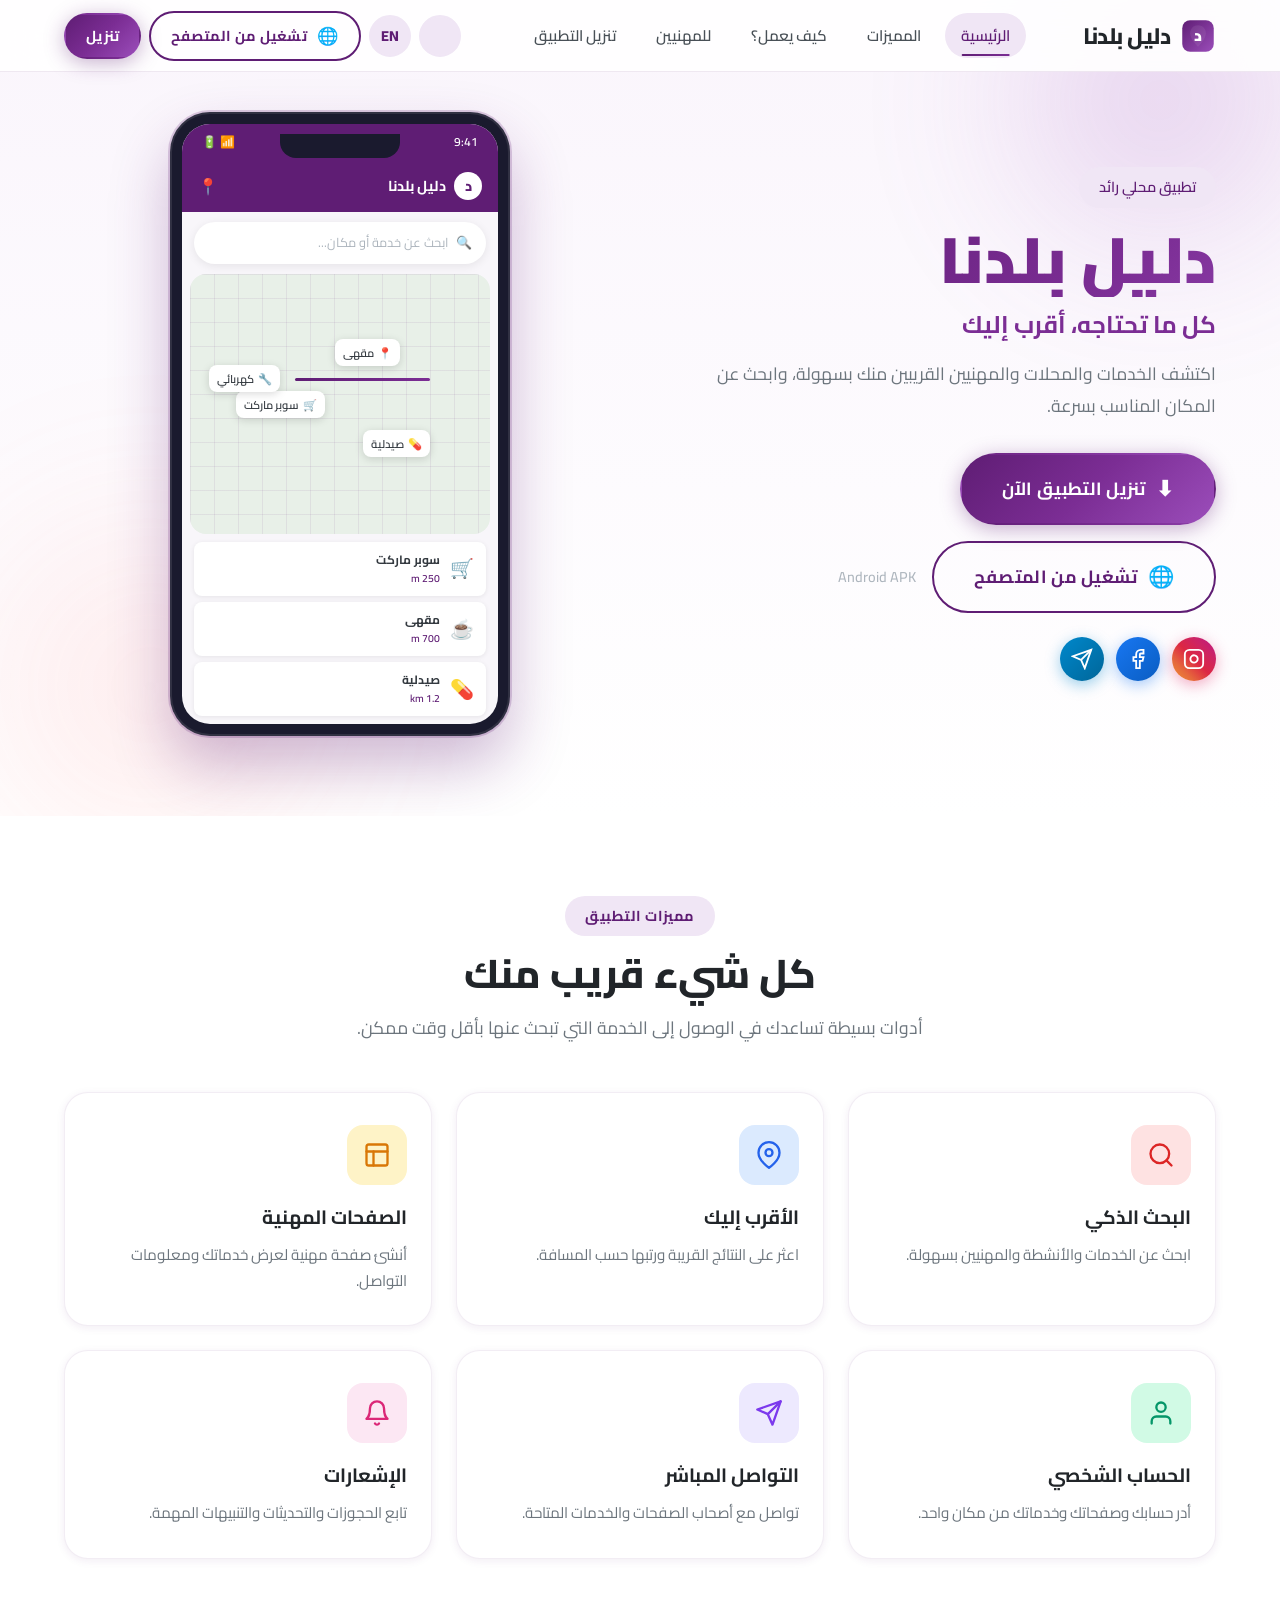
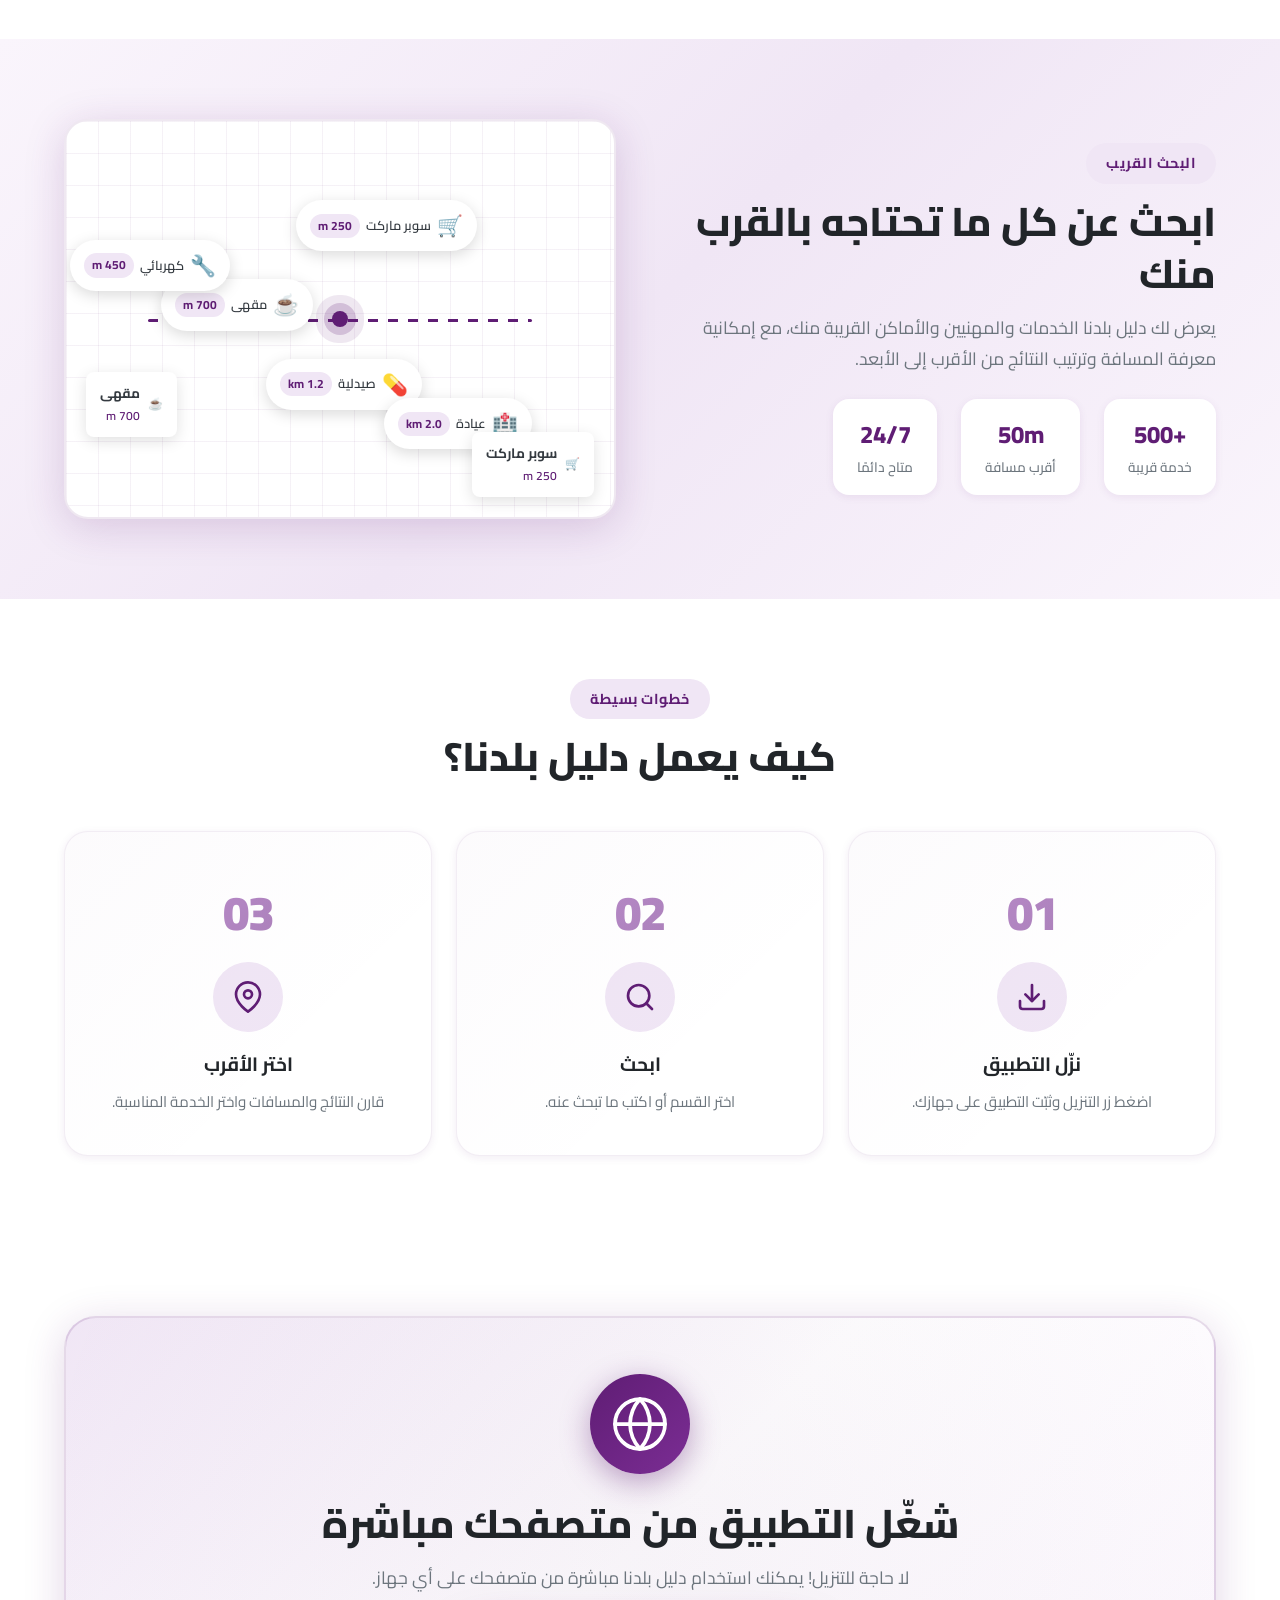
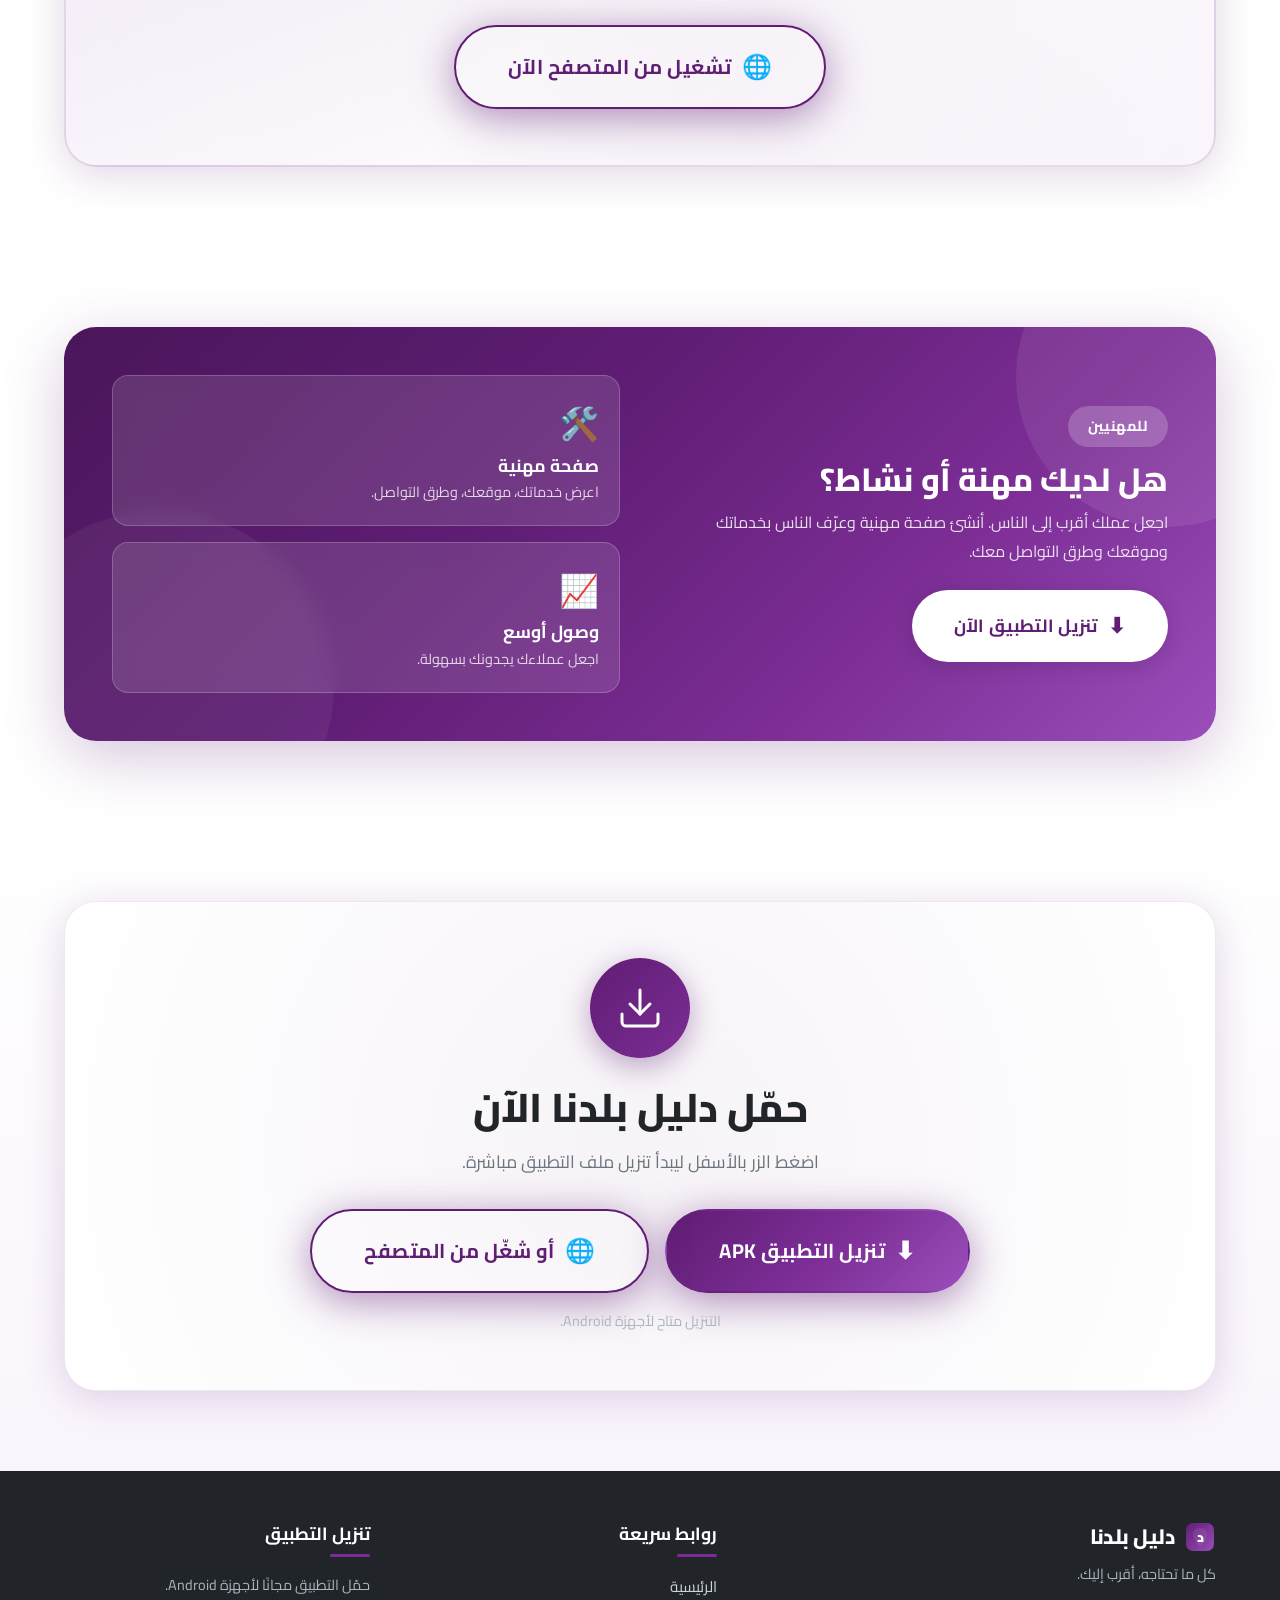
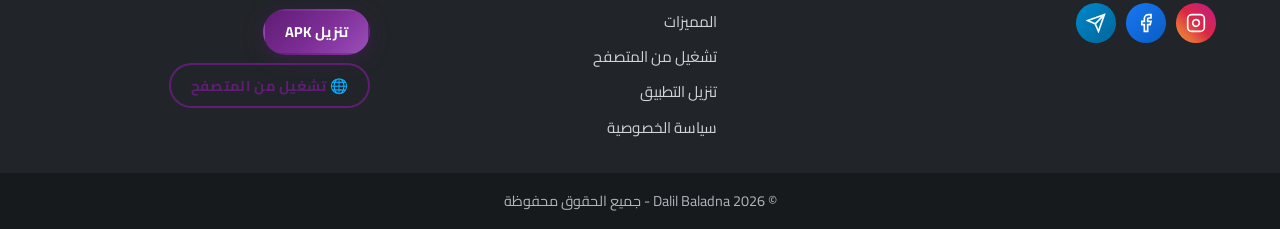
==== commit 1ac3e7d6: "Enhance header with new logo and web app section Updated the logo SVG and added a web app section wi" ====
--- a/index.html
+++ b/index.html
@@ -24,9 +24,16 @@
         <nav class="container nav-container">
             <a href="#home" class="logo" aria-label="دليل بلدنا">
                 <span class="logo-icon">
-                    <svg width="36" height="36" viewBox="0 0 36 36" fill="none" xmlns="http://www.w3.org/2000/svg">
-                        <circle cx="18" cy="18" r="17" fill="#5f1d74" stroke="#7b2d94" stroke-width="2"/>
-                        <text x="18" y="24" text-anchor="middle" font-size="18" font-weight="800" fill="white" font-family="Cairo, sans-serif">د</text>
+                    <svg width="36" height="36" viewBox="0 0 64 64" fill="none" xmlns="http://www.w3.org/2000/svg">
+                        <defs>
+                            <linearGradient id="logoGrad" x1="0%" y1="0%" x2="100%" y2="100%">
+                                <stop offset="0%" style="stop-color:#5f1d74"/>
+                                <stop offset="100%" style="stop-color:#9b4dba"/>
+                            </linearGradient>
+                        </defs>
+                        <rect x="4" y="4" width="56" height="56" rx="14" fill="url(#logoGrad)"/>
+                        <path d="M32 13 C24 13 18 19 18 27 C18 38 32 51 32 51 C32 51 46 38 46 27 C46 19 40 13 32 13Z" fill="rgba(255,255,255,0.08)"/>
+                        <text x="32" y="41" text-anchor="middle" font-size="28" font-weight="900" fill="white" font-family="Cairo, sans-serif">د</text>
                     </svg>
                 </span>
                 <span class="logo-text" data-i18n="nav.logo">دليل بلدنا</span>
@@ -39,7 +46,33 @@
                 <li><a href="#download" data-i18n="nav.download">تنزيل التطبيق</a></li>
             </ul>
             <div class="nav-actions">
+                <!-- زر الوضع الليلي -->
+                <button class="theme-toggle" id="themeToggle" aria-label="Toggle dark mode">
+                    <span class="theme-icon-dark">
+                        <svg width="20" height="20" viewBox="0 0 24 24" fill="none" stroke="currentColor" stroke-width="2" stroke-linecap="round" stroke-linejoin="round">
+                            <path d="M21 12.79A9 9 0 1 1 11.21 3 7 7 0 0 0 21 12.79z"/>
+                        </svg>
+                    </span>
+                    <span class="theme-icon-light">
+                        <svg width="20" height="20" viewBox="0 0 24 24" fill="none" stroke="currentColor" stroke-width="2" stroke-linecap="round" stroke-linejoin="round">
+                            <circle cx="12" cy="12" r="5"/>
+                            <line x1="12" y1="1" x2="12" y2="3"/>
+                            <line x1="12" y1="21" x2="12" y2="23"/>
+                            <line x1="4.22" y1="4.22" x2="5.64" y2="5.64"/>
+                            <line x1="18.36" y1="18.36" x2="19.78" y2="19.78"/>
+                            <line x1="1" y1="12" x2="3" y2="12"/>
+                            <line x1="21" y1="12" x2="23" y2="12"/>
+                            <line x1="4.22" y1="19.78" x2="5.64" y2="18.36"/>
+                            <line x1="18.36" y1="5.64" x2="19.78" y2="4.22"/>
+                        </svg>
+                    </span>
+                </button>
                 <button class="lang-toggle" id="langToggle" aria-label="Change language">EN</button>
+                <!-- زر تشغيل من المتصفح في الهيدر -->
+                <a href="https://dalil-baladna.web.app" target="_blank" rel="noopener" class="btn btn-outline btn-sm nav-web-btn">
+                    <span class="btn-icon">🌐</span>
+                    <span data-i18n="nav.webApp">تشغيل من المتصفح</span>
+                </a>
                 <a href="https://github.com/dalilbaladna/dalil_baladna/releases/latest/download/dalil_baladna.apk" class="btn btn-primary btn-sm nav-download-btn" download data-i18n="nav.downloadBtn">تنزيل</a>
                 <button class="hamburger" id="hamburger" aria-label="Toggle menu" aria-expanded="false">
                     <span></span><span></span><span></span>
@@ -58,6 +91,23 @@
             <li><a href="#download" data-i18n="nav.download">تنزيل التطبيق</a></li>
             <li><a href="privacy-policy.html" data-i18n="nav.privacy">سياسة الخصوصية</a></li>
         </ul>
+        <!-- زر تشغيل من المتصفح في القائمة الجانبية -->
+        <a href="https://dalil-baladna.web.app" target="_blank" rel="noopener" class="btn btn-outline btn-block">
+            <span class="btn-icon">🌐</span>
+            <span data-i18n="nav.webApp">تشغيل من المتصفح</span>
+        </a>
+        <!-- أيقونات التواصل في القائمة الجانبية -->
+        <div class="mobile-social-links">
+            <a href="https://www.instagram.com/dalil_baladna?igsh=eHdxdWJkdHBzbTh5" target="_blank" rel="noopener" aria-label="Instagram">
+                <svg width="22" height="22" viewBox="0 0 24 24" fill="none" stroke="currentColor" stroke-width="2"><rect x="2" y="2" width="20" height="20" rx="5"/><path d="M16 11.37A4 4 0 1 1 12.63 8 4 4 0 0 1 16 11.37z"/><line x1="17.5" y1="6.5" x2="17.51" y2="6.5"/></svg>
+            </a>
+            <a href="https://www.facebook.com/profile.php?id=61593283959326" target="_blank" rel="noopener" aria-label="Facebook">
+                <svg width="22" height="22" viewBox="0 0 24 24" fill="none" stroke="currentColor" stroke-width="2"><path d="M18 2h-3a5 5 0 0 0-5 5v3H7v4h3v8h4v-8h3l1-4h-4V7a1 1 0 0 1 1-1h3z"/></svg>
+            </a>
+            <a href="https://t.me/boost/dalilbaladna" target="_blank" rel="noopener" aria-label="Telegram">
+                <svg width="22" height="22" viewBox="0 0 24 24" fill="none" stroke="currentColor" stroke-width="2"><line x1="22" y1="2" x2="11" y2="13"/><polygon points="22 2 15 22 11 13 2 9 22 2"/></svg>
+            </a>
+        </div>
         <a href="https://github.com/dalilbaladna/dalil_baladna/releases/latest/download/dalil_baladna.apk" class="btn btn-primary btn-block" download data-i18n="nav.downloadBtn">تنزيل التطبيق</a>
     </div>
 
@@ -78,7 +128,26 @@
                         <span class="btn-icon">⬇</span>
                         <span data-i18n="hero.downloadBtn">تنزيل التطبيق الآن</span>
                     </a>
+                    <a href="https://dalil-baladna.web.app" target="_blank" rel="noopener" class="btn btn-outline btn-lg">
+                        <span class="btn-icon">🌐</span>
+                        <span data-i18n="hero.webAppBtn">تشغيل من المتصفح</span>
+                    </a>
                     <span class="hero-apk-label" data-i18n="hero.apkLabel">Android APK</span>
+                </div>
+                <!-- أيقونات التواصل في قسم الهيرو -->
+                <div class="hero-social-links">
+                    <a href="https://www.instagram.com/dalil_baladna?igsh=eHdxdWJkdHBzbTh5" target="_blank" rel="noopener" class="social-btn social-instagram" aria-label="Instagram">
+                        <svg width="22" height="22" viewBox="0 0 24 24" fill="none" stroke="currentColor" stroke-width="2"><rect x="2" y="2" width="20" height="20" rx="5"/><path d="M16 11.37A4 4 0 1 1 12.63 8 4 4 0 0 1 16 11.37z"/><line x1="17.5" y1="6.5" x2="17.51" y2="6.5"/></svg>
+                        <span class="social-tooltip" data-i18n="social.instagram">انستغرام</span>
+                    </a>
+                    <a href="https://www.facebook.com/profile.php?id=61593283959326" target="_blank" rel="noopener" class="social-btn social-facebook" aria-label="Facebook">
+                        <svg width="22" height="22" viewBox="0 0 24 24" fill="none" stroke="currentColor" stroke-width="2"><path d="M18 2h-3a5 5 0 0 0-5 5v3H7v4h3v8h4v-8h3l1-4h-4V7a1 1 0 0 1 1-1h3z"/></svg>
+                        <span class="social-tooltip" data-i18n="social.facebook">فيسبوك</span>
+                    </a>
+                    <a href="https://t.me/boost/dalilbaladna" target="_blank" rel="noopener" class="social-btn social-telegram" aria-label="Telegram">
+                        <svg width="22" height="22" viewBox="0 0 24 24" fill="none" stroke="currentColor" stroke-width="2"><line x1="22" y1="2" x2="11" y2="13"/><polygon points="22 2 15 22 11 13 2 9 22 2"/></svg>
+                        <span class="social-tooltip" data-i18n="social.telegram">تيليغرام</span>
+                    </a>
                 </div>
             </div>
             <div class="hero-phone-wrapper">
@@ -309,6 +378,27 @@
         </div>
     </section>
 
+    <!-- Web App Section (جديد) -->
+    <section class="web-app-section" id="web-app">
+        <div class="container">
+            <div class="web-app-card">
+                <div class="web-app-icon">
+                    <svg width="60" height="60" viewBox="0 0 24 24" fill="none" stroke="currentColor" stroke-width="1.5" stroke-linecap="round" stroke-linejoin="round">
+                        <circle cx="12" cy="12" r="10"/>
+                        <line x1="2" y1="12" x2="22" y2="12"/>
+                        <path d="M12 2a15.3 15.3 0 0 1 4 10 15.3 15.3 0 0 1-4 10 15.3 15.3 0 0 1-4-10 15.3 15.3 0 0 1 4-10z"/>
+                    </svg>
+                </div>
+                <h2 class="section-title" data-i18n="webapp.title">شغّل التطبيق من متصفحك مباشرة</h2>
+                <p class="section-desc" data-i18n="webapp.text">لا حاجة للتنزيل! يمكنك استخدام دليل بلدنا مباشرة من متصفحك على أي جهاز.</p>
+                <a href="https://dalil-baladna.web.app" target="_blank" rel="noopener" class="btn btn-outline btn-xl">
+                    <span class="btn-icon">🌐</span>
+                    <span data-i18n="webapp.btn">تشغيل من المتصفح الآن</span>
+                </a>
+            </div>
+        </div>
+    </section>
+
     <!-- Professionals Section -->
     <section class="professionals-section" id="professionals">
         <div class="container">
@@ -347,10 +437,16 @@
                 </div>
                 <h2 class="section-title" data-i18n="download.title">حمّل دليل بلدنا الآن</h2>
                 <p class="section-desc" data-i18n="download.text">اضغط الزر بالأسفل ليبدأ تنزيل ملف التطبيق مباشرة.</p>
-                <a href="https://github.com/dalilbaladna/dalil_baladna/releases/latest/download/dalil_baladna.apk" class="btn btn-primary btn-xl" download>
-                    <span class="btn-icon">⬇</span>
-                    <span data-i18n="download.btn">تنزيل التطبيق APK</span>
-                </a>
+                <div class="download-buttons">
+                    <a href="https://github.com/dalilbaladna/dalil_baladna/releases/latest/download/dalil_baladna.apk" class="btn btn-primary btn-xl" download>
+                        <span class="btn-icon">⬇</span>
+                        <span data-i18n="download.btn">تنزيل التطبيق APK</span>
+                    </a>
+                    <a href="https://dalil-baladna.web.app" target="_blank" rel="noopener" class="btn btn-outline btn-xl">
+                        <span class="btn-icon">🌐</span>
+                        <span data-i18n="download.webBtn">أو شغّل من المتصفح</span>
+                    </a>
+                </div>
                 <p class="download-note" data-i18n="download.note">التنزيل متاح لأجهزة Android.</p>
             </div>
         </div>
@@ -362,20 +458,40 @@
             <div class="footer-col footer-brand-col">
                 <a href="#home" class="logo footer-logo">
                     <span class="logo-icon">
-                        <svg width="32" height="32" viewBox="0 0 36 36" fill="none" xmlns="http://www.w3.org/2000/svg">
-                            <circle cx="18" cy="18" r="17" fill="#5f1d74" stroke="#7b2d94" stroke-width="2"/>
-                            <text x="18" y="24" text-anchor="middle" font-size="18" font-weight="800" fill="white" font-family="Cairo, sans-serif">د</text>
+                        <svg width="32" height="32" viewBox="0 0 64 64" fill="none" xmlns="http://www.w3.org/2000/svg">
+                            <defs>
+                                <linearGradient id="footerLogoGrad" x1="0%" y1="0%" x2="100%" y2="100%">
+                                    <stop offset="0%" style="stop-color:#5f1d74"/>
+                                    <stop offset="100%" style="stop-color:#9b4dba"/>
+                                </linearGradient>
+                            </defs>
+                            <rect x="4" y="4" width="56" height="56" rx="14" fill="url(#footerLogoGrad)"/>
+                            <path d="M32 13 C24 13 18 19 18 27 C18 38 32 51 32 51 C32 51 46 38 46 27 C46 19 40 13 32 13Z" fill="rgba(255,255,255,0.08)"/>
+                            <text x="32" y="41" text-anchor="middle" font-size="28" font-weight="900" fill="white" font-family="Cairo, sans-serif">د</text>
                         </svg>
                     </span>
                     <span class="logo-text" data-i18n="nav.logo">دليل بلدنا</span>
                 </a>
                 <p class="footer-tagline" data-i18n="footer.tagline">كل ما تحتاجه، أقرب إليك.</p>
+                <!-- أيقونات التواصل في الفوتر -->
+                <div class="footer-social-links">
+                    <a href="https://www.instagram.com/dalil_baladna?igsh=eHdxdWJkdHBzbTh5" target="_blank" rel="noopener" class="footer-social-btn footer-social-instagram" aria-label="Instagram">
+                        <svg width="20" height="20" viewBox="0 0 24 24" fill="none" stroke="currentColor" stroke-width="2"><rect x="2" y="2" width="20" height="20" rx="5"/><path d="M16 11.37A4 4 0 1 1 12.63 8 4 4 0 0 1 16 11.37z"/><line x1="17.5" y1="6.5" x2="17.51" y2="6.5"/></svg>
+                    </a>
+                    <a href="https://www.facebook.com/profile.php?id=61593283959326" target="_blank" rel="noopener" class="footer-social-btn footer-social-facebook" aria-label="Facebook">
+                        <svg width="20" height="20" viewBox="0 0 24 24" fill="none" stroke="currentColor" stroke-width="2"><path d="M18 2h-3a5 5 0 0 0-5 5v3H7v4h3v8h4v-8h3l1-4h-4V7a1 1 0 0 1 1-1h3z"/></svg>
+                    </a>
+                    <a href="https://t.me/boost/dalilbaladna" target="_blank" rel="noopener" class="footer-social-btn footer-social-telegram" aria-label="Telegram">
+                        <svg width="20" height="20" viewBox="0 0 24 24" fill="none" stroke="currentColor" stroke-width="2"><line x1="22" y1="2" x2="11" y2="13"/><polygon points="22 2 15 22 11 13 2 9 22 2"/></svg>
+                    </a>
+                </div>
             </div>
             <div class="footer-col">
                 <h4 data-i18n="footer.linksTitle">روابط سريعة</h4>
                 <ul class="footer-links">
                     <li><a href="#home" data-i18n="nav.home">الرئيسية</a></li>
                     <li><a href="#features" data-i18n="nav.features">المميزات</a></li>
+                    <li><a href="#web-app" data-i18n="footer.webApp">تشغيل من المتصفح</a></li>
                     <li><a href="#download" data-i18n="nav.download">تنزيل التطبيق</a></li>
                     <li><a href="privacy-policy.html" id="privacyLink" data-i18n="nav.privacy">سياسة الخصوصية</a></li>
                 </ul>
@@ -384,6 +500,7 @@
                 <h4 data-i18n="footer.downloadTitle">تنزيل التطبيق</h4>
                 <p class="footer-download-text" data-i18n="footer.downloadText">حمّل التطبيق مجانًا لأجهزة Android.</p>
                 <a href="https://github.com/dalilbaladna/dalil_baladna/releases/latest/download/dalil_baladna.apk" class="btn btn-primary btn-sm" download data-i18n="footer.downloadBtn">تنزيل APK</a>
+                <a href="https://dalil-baladna.web.app" target="_blank" rel="noopener" class="btn btn-outline btn-sm footer-web-btn" data-i18n="footer.webBtn">🌐 تشغيل من المتصفح</a>
             </div>
         </div>
         <div class="footer-bottom">
@@ -395,4 +512,4 @@
 
     <script src="script.js"></script>
 </body>
-</html>+</html>
--- a/style.css
+++ b/style.css
@@ -1,6 +1,6 @@
 /* ============================================
    دليل بلدنا - Dalil Baladna
-   Premium Stylesheet with Animations
+   Premium Stylesheet with Dark Mode & Social Icons
    ============================================ */
 
 /* ---------- CSS Variables ---------- */
@@ -44,6 +44,28 @@
     --header-height: 72px;
 }
 
+/* ---------- Dark Mode Variables ---------- */
+[data-theme="dark"] {
+    --primary-bg: #1a1a2e;
+    --primary-soft: #2a2a3e;
+    --white: #1e1e32;
+    --black: #f0f0f0;
+    --gray-100: #2a2a3e;
+    --gray-200: #33334a;
+    --gray-300: #3d3d55;
+    --gray-400: #4a4a60;
+    --gray-500: #6c6c80;
+    --gray-600: #9a9ab0;
+    --gray-700: #c0c0d0;
+    --gray-800: #e0e0e8;
+    --gray-900: #f8f8fa;
+    --shadow-sm: 0 2px 8px rgba(0, 0, 0, 0.3);
+    --shadow-md: 0 4px 20px rgba(0, 0, 0, 0.4);
+    --shadow-lg: 0 8px 40px rgba(0, 0, 0, 0.5);
+    --shadow-xl: 0 16px 60px rgba(0, 0, 0, 0.6);
+    --shadow-glow: 0 0 40px rgba(123, 45, 148, 0.4);
+}
+
 /* ---------- Reset & Base ---------- */
 *,
 *::before,
@@ -67,6 +89,7 @@
     overflow-x: hidden;
     -webkit-font-smoothing: antialiased;
     -moz-osx-font-smoothing: grayscale;
+    transition: background-color 0.5s ease, color 0.5s ease;
 }
 
 img,
@@ -164,7 +187,7 @@
 
 .btn-primary {
     background: linear-gradient(135deg, var(--primary) 0%, var(--primary-light) 50%, var(--primary-lighter) 100%);
-    color: var(--white);
+    color: #ffffff;
     box-shadow: 0 4px 20px rgba(95, 29, 116, 0.35);
     border: 2px solid transparent;
 }
@@ -173,6 +196,31 @@
     background: linear-gradient(135deg, var(--primary-dark) 0%, var(--primary) 50%, var(--primary-light) 100%);
     box-shadow: 0 8px 35px rgba(95, 29, 116, 0.45);
     transform: translateY(-3px) scale(1.02);
+}
+
+/* زر المتصفح - Outline Style */
+.btn-outline {
+    background: transparent;
+    color: var(--primary);
+    border: 2px solid var(--primary);
+    box-shadow: none;
+}
+
+.btn-outline:hover {
+    background: var(--primary);
+    color: #ffffff;
+    box-shadow: 0 8px 30px rgba(95, 29, 116, 0.35);
+    transform: translateY(-3px) scale(1.02);
+}
+
+[data-theme="dark"] .btn-outline {
+    color: var(--primary-lighter);
+    border-color: var(--primary-lighter);
+}
+
+[data-theme="dark"] .btn-outline:hover {
+    background: var(--primary-lighter);
+    color: #ffffff;
 }
 
 .btn-light {
@@ -218,6 +266,17 @@
 @keyframes btnIconBounce {
     0%, 100% { transform: translateY(0); }
     50% { transform: translateY(-4px); }
+}
+
+/* ---------- Download Buttons Container ---------- */
+.download-buttons {
+    display: flex;
+    gap: 16px;
+    justify-content: center;
+    flex-wrap: wrap;
+    position: relative;
+    z-index: 1;
+    margin-bottom: 16px;
 }
 
 /* ---------- Header & Navigation ---------- */
@@ -235,9 +294,19 @@
     height: var(--header-height);
 }
 
+[data-theme="dark"] .site-header {
+    background: rgba(30, 30, 50, 0.9);
+    border-bottom: 1px solid rgba(123, 45, 148, 0.2);
+}
+
 .site-header.scrolled {
     box-shadow: 0 4px 30px rgba(95, 29, 116, 0.15);
     background: rgba(255, 255, 255, 0.95);
+}
+
+[data-theme="dark"] .site-header.scrolled {
+    background: rgba(30, 30, 50, 0.95);
+    box-shadow: 0 4px 30px rgba(0, 0, 0, 0.4);
 }
 
 .nav-container {
@@ -272,6 +341,7 @@
 
 .logo-text {
     transition: color var(--transition-fast);
+    color: var(--gray-900);
 }
 
 .logo:hover .logo-text {
@@ -323,7 +393,60 @@
 .nav-actions {
     display: flex;
     align-items: center;
-    gap: 12px;
+    gap: 8px;
+    flex-wrap: wrap;
+}
+
+.nav-web-btn {
+    display: inline-flex;
+}
+
+/* ---------- Theme Toggle Button ---------- */
+.theme-toggle {
+    width: 42px;
+    height: 42px;
+    border-radius: var(--radius-full);
+    background: var(--primary-soft);
+    color: var(--primary);
+    display: flex;
+    align-items: center;
+    justify-content: center;
+    border: 2px solid var(--primary-soft);
+    transition: var(--transition-bounce);
+    position: relative;
+    overflow: hidden;
+}
+
+.theme-toggle:hover {
+    background: var(--primary);
+    color: #ffffff;
+    border-color: var(--primary);
+    transform: rotate(15deg) scale(1.05);
+}
+
+.theme-toggle svg {
+    position: absolute;
+    transition: all 0.5s cubic-bezier(0.34, 1.56, 0.64, 1);
+}
+
+.theme-icon-dark {
+    opacity: 1;
+    transform: rotate(0deg) scale(1);
+}
+
+.theme-icon-light {
+    opacity: 0;
+    transform: rotate(90deg) scale(0);
+}
+
+[data-theme="dark"] .theme-icon-dark {
+    opacity: 0;
+    transform: rotate(-90deg) scale(0);
+}
+
+[data-theme="dark"] .theme-icon-light {
+    opacity: 1;
+    transform: rotate(0deg) scale(1);
 }
 
 .lang-toggle {
@@ -343,7 +466,7 @@
 
 .lang-toggle:hover {
     background: var(--primary);
-    color: var(--white);
+    color: #ffffff;
     border-color: var(--primary);
     transform: rotate(5deg) scale(1.05);
 }
@@ -448,12 +571,158 @@
     transform: translateX(4px);
 }
 
+/* ---------- Social Links - Hero Section ---------- */
+.hero-social-links {
+    display: flex;
+    gap: 12px;
+    margin-top: 24px;
+}
+
+.social-btn {
+    position: relative;
+    width: 44px;
+    height: 44px;
+    border-radius: var(--radius-full);
+    display: flex;
+    align-items: center;
+    justify-content: center;
+    color: #ffffff;
+    transition: var(--transition-bounce);
+    overflow: visible;
+}
+
+.social-btn:hover {
+    transform: translateY(-4px) scale(1.08);
+}
+
+.social-instagram {
+    background: linear-gradient(45deg, #f09433 0%, #e6683c 25%, #dc2743 50%, #cc2366 75%, #bc1888 100%);
+    box-shadow: 0 4px 15px rgba(225, 48, 108, 0.4);
+}
+
+.social-instagram:hover {
+    box-shadow: 0 8px 30px rgba(225, 48, 108, 0.6);
+}
+
+.social-facebook {
+    background: linear-gradient(135deg, #1877f2 0%, #0a5dc2 100%);
+    box-shadow: 0 4px 15px rgba(24, 119, 242, 0.4);
+}
+
+.social-facebook:hover {
+    box-shadow: 0 8px 30px rgba(24, 119, 242, 0.6);
+}
+
+.social-telegram {
+    background: linear-gradient(135deg, #0088cc 0%, #006699 100%);
+    box-shadow: 0 4px 15px rgba(0, 136, 204, 0.4);
+}
+
+.social-telegram:hover {
+    box-shadow: 0 8px 30px rgba(0, 136, 204, 0.6);
+}
+
+.social-tooltip {
+    position: absolute;
+    bottom: 100%;
+    left: 50%;
+    transform: translateX(-50%) translateY(8px);
+    background: var(--gray-900);
+    color: var(--white);
+    padding: 6px 14px;
+    border-radius: var(--radius-sm);
+    font-size: 0.75rem;
+    font-weight: 600;
+    white-space: nowrap;
+    opacity: 0;
+    pointer-events: none;
+    transition: var(--transition-fast);
+}
+
+.social-tooltip::after {
+    content: '';
+    position: absolute;
+    top: 100%;
+    left: 50%;
+    transform: translateX(-50%);
+    border: 6px solid transparent;
+    border-top-color: var(--gray-900);
+}
+
+.social-btn:hover .social-tooltip {
+    opacity: 1;
+    transform: translateX(-50%) translateY(-4px);
+}
+
+/* ---------- Mobile Social Links ---------- */
+.mobile-social-links {
+    display: flex;
+    gap: 16px;
+    justify-content: center;
+    padding: 16px 0;
+}
+
+.mobile-social-links a {
+    width: 44px;
+    height: 44px;
+    border-radius: var(--radius-full);
+    display: flex;
+    align-items: center;
+    justify-content: center;
+    color: #ffffff;
+    transition: var(--transition-bounce);
+}
+
+.mobile-social-links a:hover {
+    transform: scale(1.1);
+}
+
+/* ---------- Footer Social Links ---------- */
+.footer-social-links {
+    display: flex;
+    gap: 10px;
+    margin-top: 16px;
+}
+
+.footer-social-btn {
+    width: 40px;
+    height: 40px;
+    border-radius: var(--radius-full);
+    display: flex;
+    align-items: center;
+    justify-content: center;
+    color: #ffffff;
+    transition: var(--transition-bounce);
+    position: relative;
+}
+
+.footer-social-btn:hover {
+    transform: translateY(-3px) scale(1.08);
+}
+
+.footer-social-instagram {
+    background: linear-gradient(45deg, #f09433 0%, #e6683c 25%, #dc2743 50%, #cc2366 75%, #bc1888 100%);
+}
+
+.footer-social-facebook {
+    background: linear-gradient(135deg, #1877f2 0%, #0a5dc2 100%);
+}
+
+.footer-social-telegram {
+    background: linear-gradient(135deg, #0088cc 0%, #006699 100%);
+}
+
+.footer-web-btn {
+    margin-top: 8px;
+}
+
 /* ---------- Hero Section ---------- */
 .hero {
     position: relative;
     padding: calc(var(--header-height) + 40px) 0 80px;
     overflow: hidden;
-    background: linear-gradient(180deg, #faf5fc 0%, #ffffff 100%);
+    background: linear-gradient(180deg, var(--primary-bg) 0%, var(--white) 100%);
+    transition: background 0.5s ease;
 }
 
 .hero-bg-shape {
@@ -463,6 +732,10 @@
     opacity: 0.3;
     pointer-events: none;
     animation: shapeFloat 8s ease-in-out infinite;
+}
+
+[data-theme="dark"] .hero-bg-shape {
+    opacity: 0.2;
 }
 
 .hero-bg-1 {
@@ -621,6 +894,10 @@
     position: relative;
 }
 
+[data-theme="dark"] .phone-screen {
+    background: #1e1e32;
+}
+
 .phone-status-bar {
     display: flex;
     justify-content: space-between;
@@ -677,6 +954,11 @@
     color: var(--gray-500);
 }
 
+[data-theme="dark"] .phone-search-bar {
+    background: #2a2a3e;
+    color: #c0c0d0;
+}
+
 .phone-map {
     flex-grow: 1;
     position: relative;
@@ -685,6 +967,10 @@
     border-radius: var(--radius-md);
     overflow: hidden;
     min-height: 180px;
+}
+
+[data-theme="dark"] .phone-map {
+    background: #252540;
 }
 
 .phone-map-grid {
@@ -711,6 +997,11 @@
     z-index: 2;
 }
 
+[data-theme="dark"] .phone-pin {
+    background: #2a2a3e;
+    color: #e0e0e8;
+}
+
 @keyframes pinPulse {
     0%, 100% { transform: scale(1); }
     50% { transform: scale(1.08); }
@@ -750,6 +1041,10 @@
     box-shadow: 0 1px 5px rgba(0, 0, 0, 0.08);
 }
 
+[data-theme="dark"] .phone-nearby-card {
+    background: #2a2a3e;
+}
+
 .nearby-icon {
     font-size: 1.2rem;
 }
@@ -763,6 +1058,11 @@
 .nearby-info strong {
     font-size: 0.75rem;
     font-weight: 700;
+    color: var(--gray-800);
+}
+
+[data-theme="dark"] .nearby-info strong {
+    color: #e0e0e8;
 }
 
 .nearby-distance {
@@ -817,10 +1117,88 @@
     color: rgba(255, 255, 255, 0.85);
 }
 
+/* ---------- Web App Section ---------- */
+.web-app-section {
+    padding: 80px 0;
+    background: var(--white);
+    transition: background 0.5s ease;
+}
+
+.web-app-card {
+    text-align: center;
+    background: linear-gradient(135deg, var(--primary-soft) 0%, var(--white) 50%, var(--primary-bg) 100%);
+    border-radius: var(--radius-xl);
+    padding: 56px 32px;
+    box-shadow: var(--shadow-lg);
+    border: 2px solid rgba(95, 29, 116, 0.15);
+    position: relative;
+    overflow: hidden;
+}
+
+[data-theme="dark"] .web-app-card {
+    background: linear-gradient(135deg, var(--primary-soft) 0%, var(--gray-100) 50%, var(--primary-bg) 100%);
+    border-color: rgba(123, 45, 148, 0.3);
+}
+
+.web-app-card::before {
+    content: '';
+    position: absolute;
+    top: -50%;
+    left: -50%;
+    width: 200%;
+    height: 200%;
+    background: radial-gradient(circle, rgba(95, 29, 116, 0.05) 0%, transparent 50%);
+    animation: rotateBg 20s linear infinite;
+    pointer-events: none;
+}
+
+@keyframes rotateBg {
+    from { transform: rotate(0deg); }
+    to { transform: rotate(360deg); }
+}
+
+.web-app-icon {
+    width: 100px;
+    height: 100px;
+    border-radius: var(--radius-full);
+    background: linear-gradient(135deg, var(--primary) 0%, var(--primary-light) 100%);
+    color: white;
+    display: flex;
+    align-items: center;
+    justify-content: center;
+    margin: 0 auto 24px;
+    box-shadow: 0 8px 30px rgba(95, 29, 116, 0.4);
+    animation: downloadIconPulse 3s ease-in-out infinite;
+    position: relative;
+    z-index: 1;
+}
+
+@keyframes downloadIconPulse {
+    0%, 100% { transform: scale(1); box-shadow: 0 8px 30px rgba(95, 29, 116, 0.4); }
+    50% { transform: scale(1.08); box-shadow: 0 8px 50px rgba(95, 29, 116, 0.6); }
+}
+
+.web-app-card .section-title {
+    position: relative;
+    z-index: 1;
+}
+
+.web-app-card .section-desc {
+    position: relative;
+    z-index: 1;
+    margin-bottom: 32px;
+}
+
+.web-app-card .btn {
+    position: relative;
+    z-index: 1;
+}
+
 /* ---------- Features Section ---------- */
 .features-section {
     padding: 80px 0;
     background: var(--white);
+    transition: background 0.5s ease;
 }
 
 .features-grid {
@@ -839,6 +1217,11 @@
     position: relative;
     overflow: hidden;
     cursor: default;
+}
+
+[data-theme="dark"] .feature-card {
+    background: var(--gray-100);
+    border-color: rgba(123, 45, 148, 0.2);
 }
 
 .feature-card::before {
@@ -891,6 +1274,13 @@
 .feature-icon-5 { background: #ede9fe; color: #7c3aed; }
 .feature-icon-6 { background: #fce7f3; color: #db2777; }
 
+[data-theme="dark"] .feature-icon-1 { background: rgba(220, 38, 38, 0.2); }
+[data-theme="dark"] .feature-icon-2 { background: rgba(37, 99, 235, 0.2); }
+[data-theme="dark"] .feature-icon-3 { background: rgba(217, 119, 6, 0.2); }
+[data-theme="dark"] .feature-icon-4 { background: rgba(5, 150, 105, 0.2); }
+[data-theme="dark"] .feature-icon-5 { background: rgba(124, 58, 237, 0.2); }
+[data-theme="dark"] .feature-icon-6 { background: rgba(219, 39, 119, 0.2); }
+
 .feature-card h3 {
     font-size: 1.2rem;
     font-weight: 700;
@@ -907,9 +1297,10 @@
 /* ---------- Nearby Section ---------- */
 .nearby-section {
     padding: 80px 0;
-    background: linear-gradient(135deg, #faf5fc 0%, #f5eef8 50%, #faf5fc 100%);
+    background: linear-gradient(135deg, var(--primary-bg) 0%, var(--primary-soft) 50%, var(--primary-bg) 100%);
     position: relative;
     overflow: hidden;
+    transition: background 0.5s ease;
 }
 
 .nearby-container {
@@ -933,7 +1324,7 @@
     display: flex;
     flex-direction: column;
     align-items: center;
-    background: white;
+    background: var(--white);
     padding: 16px 24px;
     border-radius: var(--radius-md);
     box-shadow: var(--shadow-sm);
@@ -959,7 +1350,7 @@
 
 .map-visual {
     position: relative;
-    background: white;
+    background: var(--white);
     border-radius: var(--radius-lg);
     min-height: 400px;
     box-shadow: var(--shadow-lg);
@@ -967,6 +1358,11 @@
     border: 2px solid rgba(95, 29, 116, 0.1);
 }
 
+[data-theme="dark"] .map-visual {
+    background: var(--gray-100);
+    border-color: rgba(123, 45, 148, 0.2);
+}
+
 .map-grid-bg {
     position: absolute;
     inset: 0;
@@ -981,7 +1377,7 @@
     display: flex;
     align-items: center;
     gap: 6px;
-    background: white;
+    background: var(--white);
     padding: 8px 14px;
     border-radius: var(--radius-full);
     box-shadow: 0 4px 15px rgba(0, 0, 0, 0.15);
@@ -991,6 +1387,11 @@
     animation: mapPinFloat 4s ease-in-out infinite;
     cursor: pointer;
     transition: var(--transition-fast);
+}
+
+[data-theme="dark"] .map-pin {
+    background: var(--gray-100);
+    color: var(--gray-800);
 }
 
 .map-pin:hover {
@@ -1062,7 +1463,7 @@
     display: flex;
     align-items: center;
     gap: 8px;
-    background: white;
+    background: var(--white);
     padding: 10px 14px;
     border-radius: var(--radius-sm);
     box-shadow: 0 4px 15px rgba(0, 0, 0, 0.12);
@@ -1071,6 +1472,10 @@
     animation: cardFloat 5s ease-in-out infinite;
 }
 
+[data-theme="dark"] .map-floating-card {
+    background: var(--gray-100);
+}
+
 .map-card-1 {
     bottom: 20px;
     right: 20px;
@@ -1095,6 +1500,7 @@
 .map-floating-card strong {
     font-size: 0.85rem;
     display: block;
+    color: var(--gray-800);
 }
 
 .map-floating-card span {
@@ -1107,6 +1513,7 @@
 .how-section {
     padding: 80px 0;
     background: var(--white);
+    transition: background 0.5s ease;
 }
 
 .steps-grid {
@@ -1125,6 +1532,11 @@
     transition: var(--transition-bounce);
     position: relative;
     overflow: hidden;
+}
+
+[data-theme="dark"] .step-card {
+    background: var(--gray-100);
+    border-color: rgba(123, 45, 148, 0.2);
 }
 
 .step-card::before {
@@ -1196,6 +1608,7 @@
 .professionals-section {
     padding: 80px 0;
     background: var(--white);
+    transition: background 0.5s ease;
 }
 
 .professionals-card {
@@ -1301,6 +1714,7 @@
 .download-section {
     padding: 80px 0;
     background: linear-gradient(180deg, var(--white) 0%, var(--primary-bg) 100%);
+    transition: background 0.5s ease;
 }
 
 .download-card {
@@ -1314,6 +1728,11 @@
     overflow: hidden;
 }
 
+[data-theme="dark"] .download-card {
+    background: var(--gray-100);
+    border-color: rgba(123, 45, 148, 0.2);
+}
+
 .download-card::before {
     content: '';
     position: absolute;
@@ -1381,6 +1800,11 @@
     background: var(--gray-900);
     color: var(--gray-300);
     padding: 48px 0 0;
+    transition: background 0.5s ease;
+}
+
+[data-theme="dark"] .site-footer {
+    background: #0a0a14;
 }
 
 .footer-container {
@@ -1523,6 +1947,10 @@
         display: none;
     }
     
+    .nav-web-btn {
+        display: none;
+    }
+    
     .hamburger {
         display: flex;
     }
@@ -1557,6 +1985,10 @@
         justify-content: center;
     }
     
+    .hero-social-links {
+        justify-content: center;
+    }
+    
     .phone-mockup {
         width: 260px;
     }
@@ -1603,6 +2035,11 @@
     
     .download-card {
         padding: 40px 20px;
+    }
+    
+    .download-buttons {
+        flex-direction: column;
+        align-items: center;
     }
 }
 
@@ -1647,4 +2084,13 @@
         font-size: 0.7rem;
         padding: 8px 10px;
     }
-}+    
+    .hero-social-links {
+        gap: 8px;
+    }
+    
+    .social-btn {
+        width: 38px;
+        height: 38px;
+    }
+}
